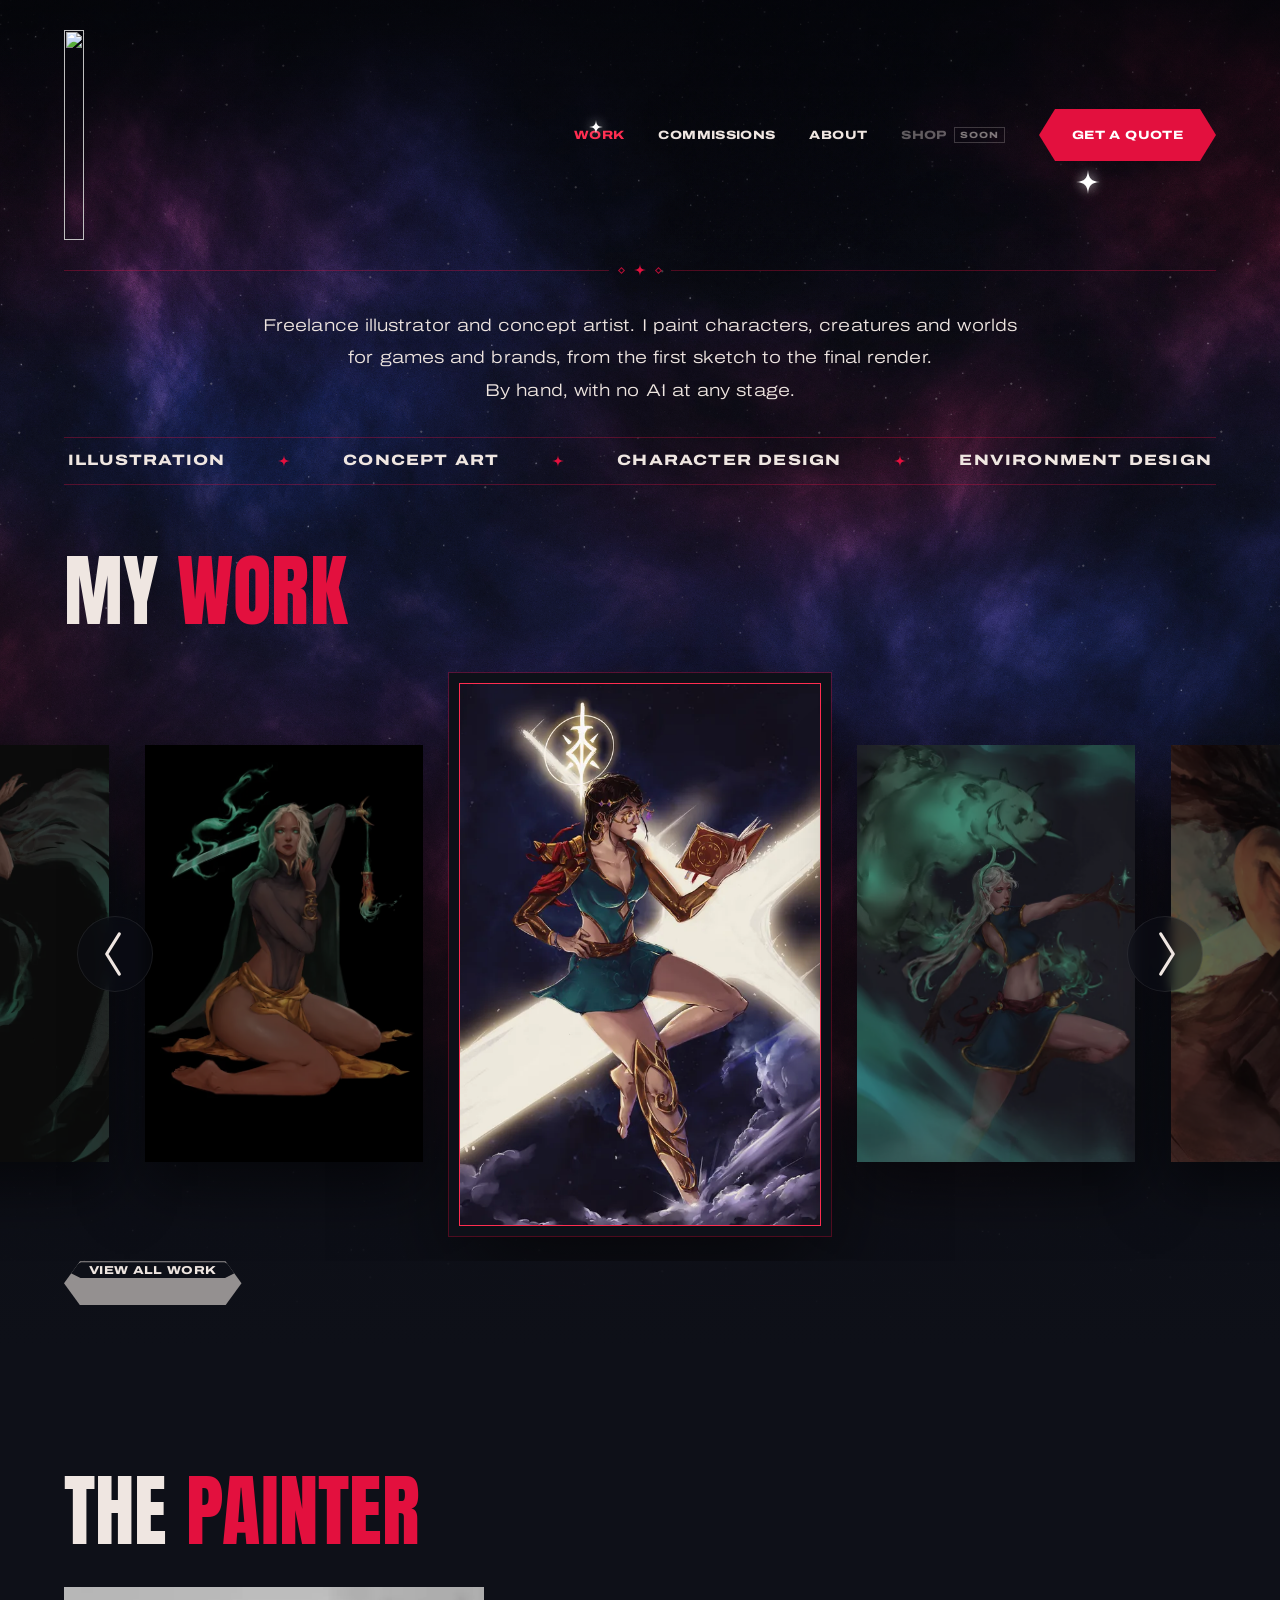
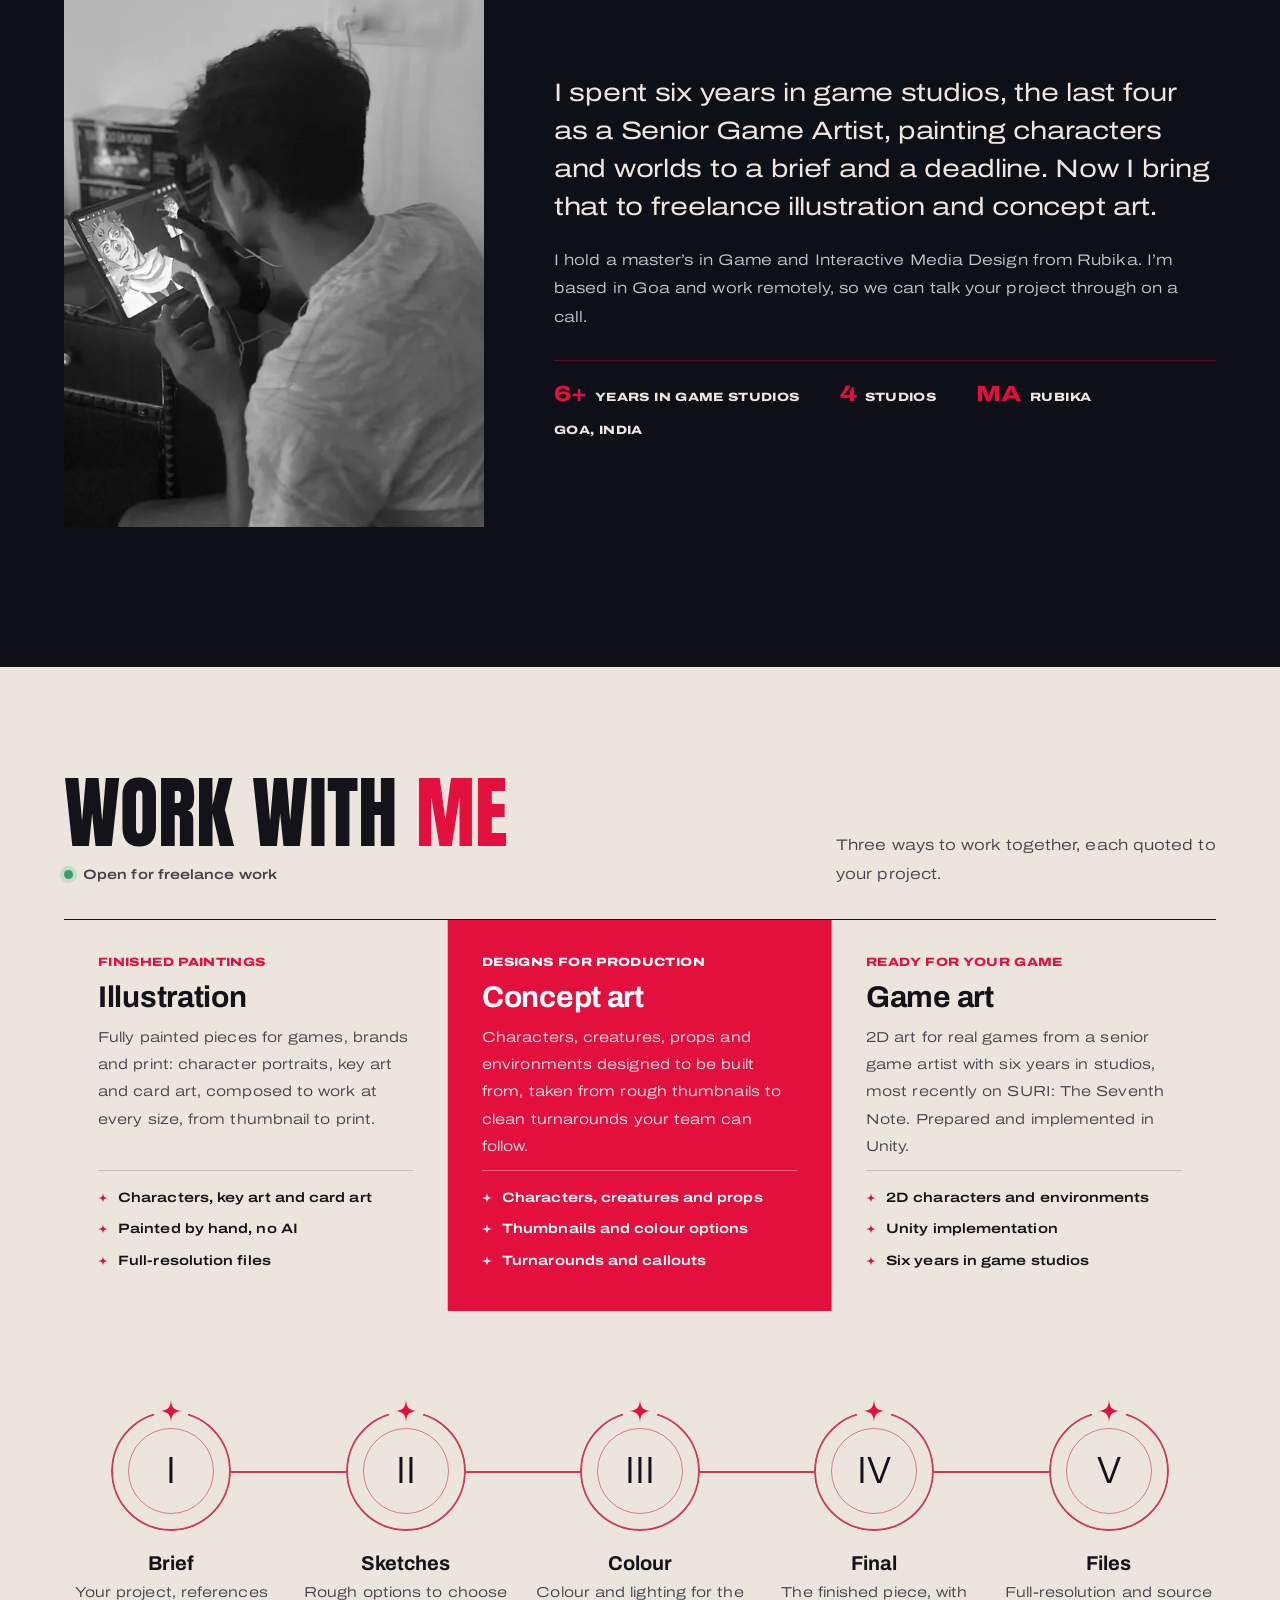
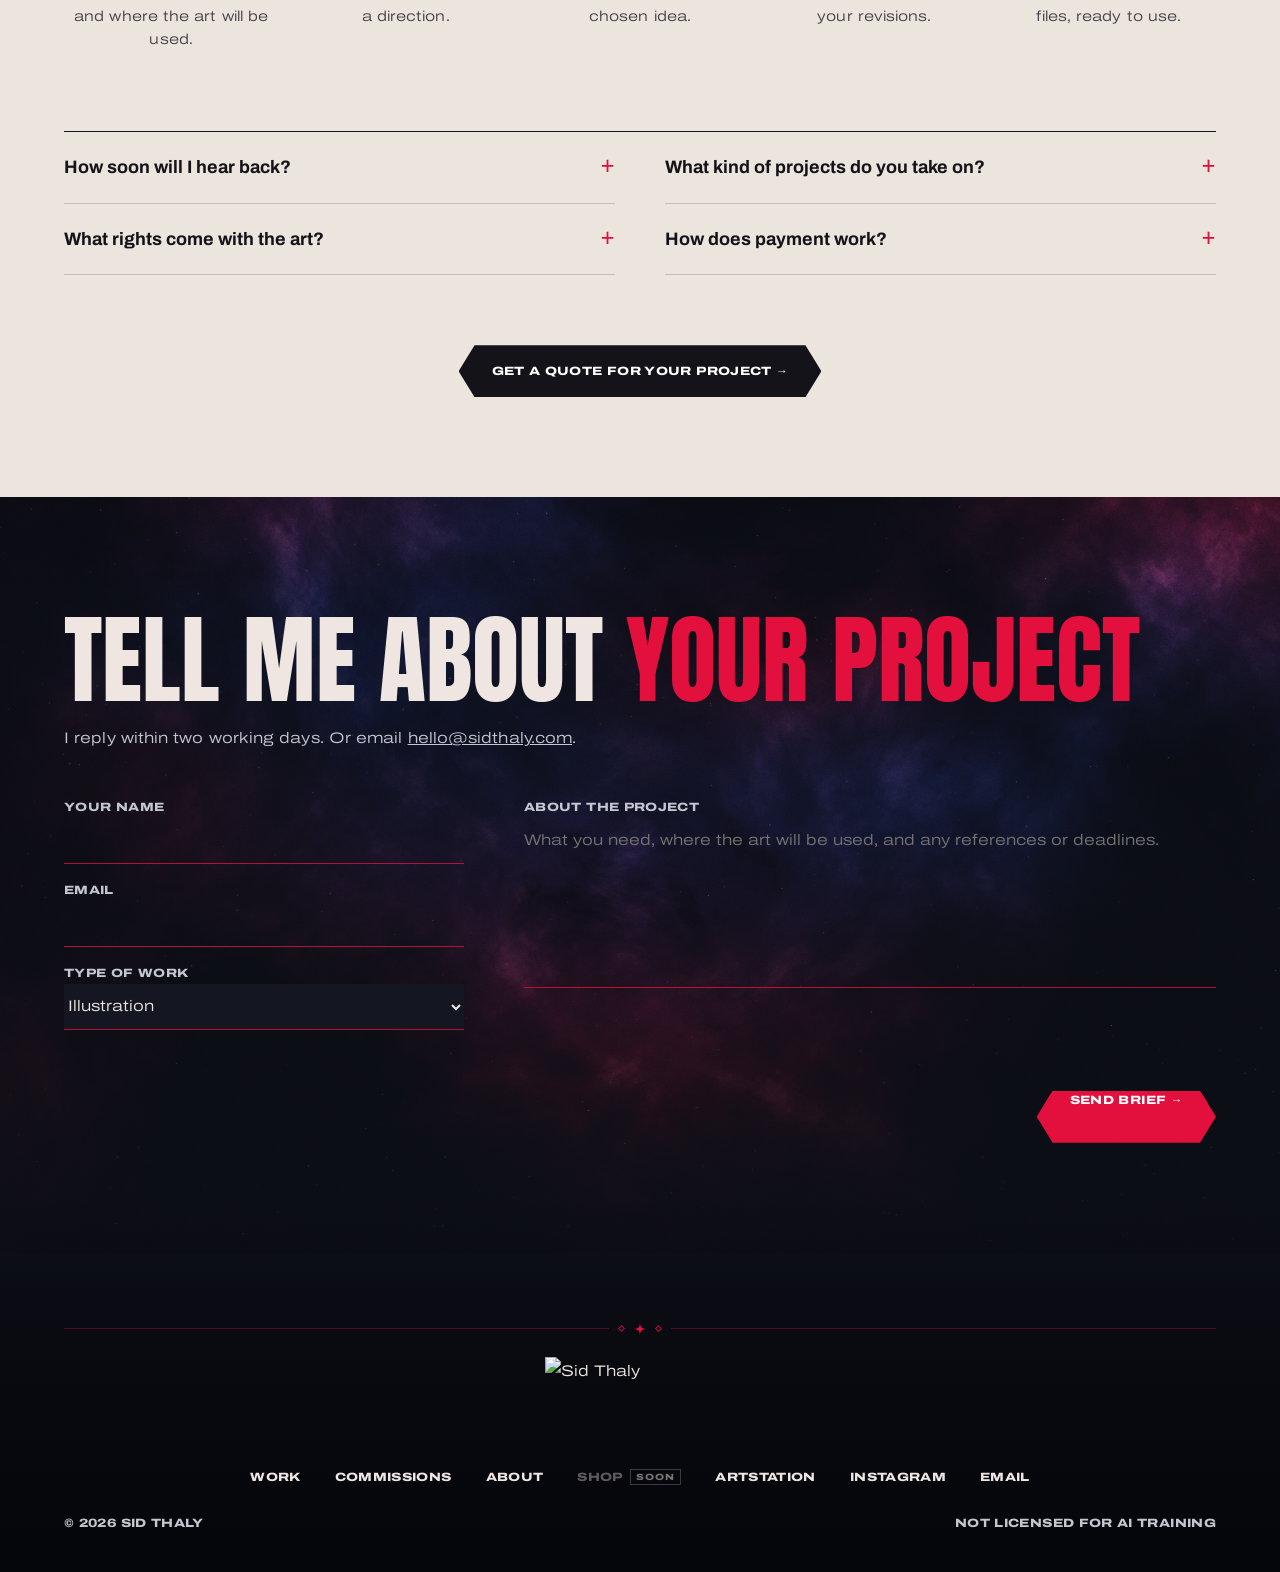
==== index.html @ 3419a5ef "New portrait photo in the About section Co-Authored-By: Claude Opus 5.5 <noreply@anthropic.com> Clau" ====
<!doctype html>
<html lang="en">
<head>
<meta charset="utf-8">
<meta name="robots" content="noai, noimageai">
<meta name="tdm-reservation" content="1">
<meta name="viewport" content="width=device-width, initial-scale=1, viewport-fit=cover">
<title>Sid Thaly · Illustrator and Concept Artist</title>
<meta name="description" content="Sid Thaly is a freelance illustrator and concept artist painting characters, creatures and worlds by hand for games and brands. No AI. Request a quote, or shop prints and merch.">
<meta name="theme-color" content="#0E1018">
<link rel="canonical" href="https://sidthaly.com/">
<meta property="og:type" content="website">
<meta property="og:url" content="https://sidthaly.com/">
<meta property="og:title" content="Sid Thaly · Illustrator and Concept Artist">
<meta property="og:description" content="Hand-painted illustration, concept art and game art by Sid Thaly. Prints and merch in the shop.">
<meta property="og:image" content="https://sidthaly.com/images/og-card.jpg">
<meta property="og:image:type" content="image/jpeg">
<meta property="og:image:width" content="1200">
<meta property="og:image:height" content="630">
<meta property="og:image:alt" content="Sid Thaly, illustrator and concept artist: three of his character paintings beside his logo">
<meta property="og:site_name" content="Sid Thaly">
<meta name="twitter:card" content="summary_large_image">
<meta name="twitter:image" content="https://sidthaly.com/images/og-card.jpg">
<link rel="icon" href="favicon.svg?v=s2gp" type="image/svg+xml">
<link rel="preload" href="fonts/archivo-latin-variable.woff2" as="font" type="font/woff2" crossorigin>
<link rel="preload" href="fonts/anton-latin-400.woff2" as="font" type="font/woff2" crossorigin>
<link rel="preload" href="images/bg/galaxy.jpg" as="image" media="(min-width: 821px)">
<link rel="preload" href="images/bg/galaxy-m.jpg" as="image" media="(max-width: 820px)">
<link rel="stylesheet" href="css/v2.css?v=20261115s1">
<link rel="stylesheet" href="css/v2-home.css?v=20261115h6">
</head>
<body style="margin:0;background:#0E1018">
<a class="skip" href="#work">Skip to my work</a>
<div class="site-root">
<section class="hero" aria-label="Introduction">
  <span class="s1 wsp"><svg class="spk" viewBox="0 0 24 24" aria-hidden="true"><path d="M12 0C12.7 8.6 15.4 11.3 24 12C15.4 12.7 12.7 15.4 12 24C11.3 15.4 8.6 12.7 0 12C8.6 11.3 11.3 8.6 12 0Z" fill="currentColor"></path></svg></span><span class="s2 wsp"><svg class="spk" viewBox="0 0 24 24" aria-hidden="true"><path d="M12 0C12.7 8.6 15.4 11.3 24 12C15.4 12.7 12.7 15.4 12 24C11.3 15.4 8.6 12.7 0 12C8.6 11.3 11.3 8.6 12 0Z" fill="currentColor"></path></svg></span>
  <div class="wrap">
  <header class="hd">
    <a href="index.html" aria-label="Sid Thaly, home"><img src="images/logo/sidthaly-s2g-glow.svg?v=1" alt="" width="446" height="210"></a>
    <nav class="nav lab" id="main-nav" aria-label="Main"><a class="cur" href="#work">Work</a><a href="#commissions">Commissions</a><a href="#about">About</a><span class="soon" aria-disabled="true" title="Shop coming soon">Shop<small>Soon</small></span><a class="btn fill " href="#brief"><span class="lab">Get a quote</span></a></nav>
    <button type="button" class="menu" id="menu-btn" aria-expanded="false" aria-controls="main-nav" aria-label="Open menu"><svg width="18" height="18" viewBox="0 0 18 18" fill="none" stroke="currentColor" stroke-width="1.4" stroke-linecap="round" aria-hidden="true"><path d="M2 6h14M2 12h14"></path></svg></button>
  </header>
  <h1 class="vh">Sid Thaly, illustrator and concept artist</h1>
  <div class="orn" aria-hidden="true"><span></span><i></i><svg class="spk" viewBox="0 0 24 24" aria-hidden="true"><path d="M12 0C12.7 8.6 15.4 11.3 24 12C15.4 12.7 12.7 15.4 12 24C11.3 15.4 8.6 12.7 0 12C8.6 11.3 11.3 8.6 12 0Z" fill="currentColor"></path></svg><i></i><span></span></div>
  <div class="intro">
    <p class="lede">Freelance illustrator and concept artist. I paint characters, creatures and worlds<br class="tb"> for games and brands, from the first sketch to the final render.<br class="tb"> By hand, with no AI at any stage.</p>
    <div class="sk-a" role="list" aria-label="What I do"><span role="listitem"><i class="lead" aria-hidden="true"><svg class="spk" viewBox="0 0 24 24" aria-hidden="true"><path d="M12 0C12.7 8.6 15.4 11.3 24 12C15.4 12.7 12.7 15.4 12 24C11.3 15.4 8.6 12.7 0 12C8.6 11.3 11.3 8.6 12 0Z" fill="currentColor"></path></svg></i>Illustration</span><i class="sep" aria-hidden="true"><svg class="spk" viewBox="0 0 24 24" aria-hidden="true"><path d="M12 0C12.7 8.6 15.4 11.3 24 12C15.4 12.7 12.7 15.4 12 24C11.3 15.4 8.6 12.7 0 12C8.6 11.3 11.3 8.6 12 0Z" fill="currentColor"></path></svg></i><span role="listitem"><i class="lead" aria-hidden="true"><svg class="spk" viewBox="0 0 24 24" aria-hidden="true"><path d="M12 0C12.7 8.6 15.4 11.3 24 12C15.4 12.7 12.7 15.4 12 24C11.3 15.4 8.6 12.7 0 12C8.6 11.3 11.3 8.6 12 0Z" fill="currentColor"></path></svg></i>Concept art</span><i class="sep" aria-hidden="true"><svg class="spk" viewBox="0 0 24 24" aria-hidden="true"><path d="M12 0C12.7 8.6 15.4 11.3 24 12C15.4 12.7 12.7 15.4 12 24C11.3 15.4 8.6 12.7 0 12C8.6 11.3 11.3 8.6 12 0Z" fill="currentColor"></path></svg></i><span role="listitem"><i class="lead" aria-hidden="true"><svg class="spk" viewBox="0 0 24 24" aria-hidden="true"><path d="M12 0C12.7 8.6 15.4 11.3 24 12C15.4 12.7 12.7 15.4 12 24C11.3 15.4 8.6 12.7 0 12C8.6 11.3 11.3 8.6 12 0Z" fill="currentColor"></path></svg></i>Character design</span><i class="sep" aria-hidden="true"><svg class="spk" viewBox="0 0 24 24" aria-hidden="true"><path d="M12 0C12.7 8.6 15.4 11.3 24 12C15.4 12.7 12.7 15.4 12 24C11.3 15.4 8.6 12.7 0 12C8.6 11.3 11.3 8.6 12 0Z" fill="currentColor"></path></svg></i><span role="listitem"><i class="lead" aria-hidden="true"><svg class="spk" viewBox="0 0 24 24" aria-hidden="true"><path d="M12 0C12.7 8.6 15.4 11.3 24 12C15.4 12.7 12.7 15.4 12 24C11.3 15.4 8.6 12.7 0 12C8.6 11.3 11.3 8.6 12 0Z" fill="currentColor"></path></svg></i>Environment design</span></div>
  </div>
  <div class="wk" id="work"><h2 class="dsp">My <span class="red">work</span></h2></div>
  </div>
  <div class="stage">
  <div class="row" id="row" aria-label="My work" tabindex="0">
    <span class="c"><img src="images/paintings/kalapy-mist-of-the-woodland.jpg" srcset="images/paintings/kalapy-mist-of-the-woodland-600.webp 600w, images/paintings/kalapy-mist-of-the-woodland-1200.webp 1200w" sizes="(max-width: 820px) 60vw, 30vw" decoding="async" alt="Kalapy, an elf in a teal gown with a gold serpent coiled around her, green mist curling from her hand"></span>
    <span class="c d1"><img src="images/paintings/asahil-spirit-flame.jpg" srcset="images/paintings/asahil-spirit-flame-600.webp 600w, images/paintings/asahil-spirit-flame-1200.webp 1200w" sizes="(max-width: 820px) 60vw, 30vw" decoding="async" alt="Asahil, a hooded woman in a green cloak resting a curved blade on her shoulder"></span>
    <span class="c on"><img src="images/paintings/ardnik-blade-walker.jpg" srcset="images/paintings/ardnik-blade-walker-600.webp 600w, images/paintings/ardnik-blade-walker-1200.webp 1200w" sizes="(max-width: 820px) 60vw, 30vw" decoding="async" alt="Ardnik, a warrior scholar reading a glowing red book, leaping through a beam of light"></span>
    <span class="c d1"><img src="images/paintings/ebba-and-fleux-spirit-dancer.jpg" srcset="images/paintings/ebba-and-fleux-spirit-dancer-600.webp 600w, images/paintings/ebba-and-fleux-spirit-dancer-1200.webp 1200w" sizes="(max-width: 820px) 60vw, 30vw" decoding="async" alt="Ebba, a white-haired sorceress dancing with Fleux, a green spirit bear"></span>
    <span class="c"><img src="images/paintings/cosmic-slayer-dhrum.jpg" srcset="images/paintings/cosmic-slayer-dhrum-600.webp 600w, images/paintings/cosmic-slayer-dhrum-1200.webp 1200w" sizes="(max-width: 820px) 60vw, 30vw" decoding="async" alt="Dhrum, a cloaked figure seen from behind, a green blade glowing against a burning sky"></span>
  </div>
  <button class="edge prev" type="button" id="edge-prev" aria-label="Previous painting"><svg viewBox="0 0 24 40" fill="none" stroke="currentColor" stroke-width="2.6" stroke-linecap="round" stroke-linejoin="round" aria-hidden="true"><path d="M17 4 7 20l10 16"></path></svg></button><button class="edge next" type="button" id="edge-next" aria-label="Next painting"><svg viewBox="0 0 24 40" fill="none" stroke="currentColor" stroke-width="2.6" stroke-linecap="round" stroke-linejoin="round" aria-hidden="true"><path d="M7 4l10 16-10 16"></path></svg></button>
  </div>
  <div class="wrap"><div class="ctl"><button class="btn va sm" type="button" id="view-all" aria-expanded="false" aria-controls="all-work"><span class="lab">View all work</span></button><p class="now" id="now-title" aria-live="polite">Ardnik, Blade Walker</p></div>
  <section class="allwork" id="all-work" aria-label="All work" hidden><button type="button" data-i="0"><img src="images/paintings/kalapy-mist-of-the-woodland.jpg" srcset="images/paintings/kalapy-mist-of-the-woodland-600.webp 600w, images/paintings/kalapy-mist-of-the-woodland-1200.webp 1200w" sizes="(max-width: 820px) 60vw, 30vw" decoding="async" alt="Kalapy, an elf in a teal gown with a gold serpent coiled around her, green mist curling from her hand" loading="lazy"><span>Kalapy, Mist of the Woodland</span></button><button type="button" data-i="1"><img src="images/paintings/asahil-spirit-flame.jpg" srcset="images/paintings/asahil-spirit-flame-600.webp 600w, images/paintings/asahil-spirit-flame-1200.webp 1200w" sizes="(max-width: 820px) 60vw, 30vw" decoding="async" alt="Asahil, a hooded woman in a green cloak resting a curved blade on her shoulder" loading="lazy"><span>Asahil, Spirit Flame</span></button><button type="button" data-i="2"><img src="images/paintings/ardnik-blade-walker.jpg" srcset="images/paintings/ardnik-blade-walker-600.webp 600w, images/paintings/ardnik-blade-walker-1200.webp 1200w" sizes="(max-width: 820px) 60vw, 30vw" decoding="async" alt="Ardnik, a warrior scholar reading a glowing red book, leaping through a beam of light" loading="lazy"><span>Ardnik, Blade Walker</span></button><button type="button" data-i="3"><img src="images/paintings/ebba-and-fleux-spirit-dancer.jpg" srcset="images/paintings/ebba-and-fleux-spirit-dancer-600.webp 600w, images/paintings/ebba-and-fleux-spirit-dancer-1200.webp 1200w" sizes="(max-width: 820px) 60vw, 30vw" decoding="async" alt="Ebba, a white-haired sorceress dancing with Fleux, a green spirit bear" loading="lazy"><span>Ebba and Fleux, Spirit Dancer</span></button><button type="button" data-i="4"><img src="images/paintings/cosmic-slayer-dhrum.jpg" srcset="images/paintings/cosmic-slayer-dhrum-600.webp 600w, images/paintings/cosmic-slayer-dhrum-1200.webp 1200w" sizes="(max-width: 820px) 60vw, 30vw" decoding="async" alt="Dhrum, a cloaked figure seen from behind, a green blade glowing against a burning sky" loading="lazy"><span>Cosmic Slayer Dhrum</span></button><button type="button" data-i="5"><img src="images/paintings/demona-lisa.jpg" srcset="images/paintings/demona-lisa-600.webp 600w, images/paintings/demona-lisa-1200.webp 1200w" sizes="(max-width: 820px) 60vw, 30vw" decoding="async" alt="Demona Lisa, a pale horned woman in black holding a white blade" loading="lazy"><span>Demona Lisa</span></button><button type="button" data-i="6"><img src="images/paintings/inahsi-sylvawyrm.jpg" srcset="images/paintings/inahsi-sylvawyrm-600.webp 600w, images/paintings/inahsi-sylvawyrm-1200.webp 1200w" sizes="(max-width: 820px) 60vw, 30vw" decoding="async" alt="Inahsi Sylvawyrm, a teal-haired woman in a red scarf sitting on a mossy branch high in the clouds" loading="lazy"><span>Inahsi Sylvawyrm</span></button><button type="button" data-i="7"><img src="images/paintings/x077a-submerged.jpg" srcset="images/paintings/x077a-submerged-600.webp 600w, images/paintings/x077a-submerged-1200.webp 1200w" sizes="(max-width: 820px) 60vw, 30vw" decoding="async" alt="X077A, a dark armoured figure lit with gold lights, drifting underwater" loading="lazy"><span>X077A Submerged</span></button><button type="button" data-i="8"><img src="images/paintings/fenrir-kross-hobbit-hunter.jpg" srcset="images/paintings/fenrir-kross-hobbit-hunter-600.webp 600w, images/paintings/fenrir-kross-hobbit-hunter-1200.webp 1200w" sizes="(max-width: 820px) 60vw, 30vw" decoding="async" alt="Fenrir Kross, a grey-bearded hunter in plate armour holding a glowing trident" loading="lazy"><span>Fenrir Kross, Hobbit Hunter</span></button><button type="button" data-i="9"><img src="images/paintings/gastine-royal-musketeer.jpg" srcset="images/paintings/gastine-royal-musketeer-600.webp 600w, images/paintings/gastine-royal-musketeer-1200.webp 1200w" sizes="(max-width: 820px) 60vw, 30vw" decoding="async" alt="Gastine, a masked musketeer in a plumed hat and blue cape, holding a rapier and a lantern" loading="lazy"><span>Gastine, Royal Musketeer</span></button><button type="button" data-i="10"><img src="images/paintings/itra-lady-of-lust.jpg" srcset="images/paintings/itra-lady-of-lust-600.webp 600w, images/paintings/itra-lady-of-lust-1200.webp 1200w" sizes="(max-width: 820px) 60vw, 30vw" decoding="async" alt="Itra, a winged figure in flowing red silk soaring through the clouds" loading="lazy"><span>Itra Lady of Lust</span></button><button type="button" data-i="11"><img src="images/paintings/kindred-spirit.jpg" srcset="images/paintings/kindred-spirit-600.webp 600w, images/paintings/kindred-spirit-1200.webp 1200w" sizes="(max-width: 820px) 60vw, 30vw" decoding="async" alt="Kindred Spirit, a dark-haired woman whose robes dissolve into a starry galaxy" loading="lazy"><span>Kindred Spirit</span></button><button type="button" data-i="12"><img src="images/paintings/lechar-the-kitsune.jpg" srcset="images/paintings/lechar-the-kitsune-600.webp 600w, images/paintings/lechar-the-kitsune-1200.webp 1200w" sizes="(max-width: 820px) 60vw, 30vw" decoding="async" alt="Le'Char, a kitsune in a red kimono with nine white tails and fox-fire in her hands" loading="lazy"><span>Le'Char the Kitsune</span></button><button type="button" data-i="13"><img src="images/paintings/cosmic-slayer-gaaliel.jpg" srcset="images/paintings/cosmic-slayer-gaaliel-600.webp 600w, images/paintings/cosmic-slayer-gaaliel-1200.webp 1200w" sizes="(max-width: 820px) 60vw, 30vw" decoding="async" alt="Gaaliel, a pale masked figure in a flowing cloak, gripping a silver blade among stars and moons" loading="lazy"><span>Cosmic Slayer Gaaliel</span></button><button type="button" data-i="14"><img src="images/paintings/cosmic-slayer-vaar.jpg" srcset="images/paintings/cosmic-slayer-vaar-600.webp 600w, images/paintings/cosmic-slayer-vaar-1200.webp 1200w" sizes="(max-width: 820px) 60vw, 30vw" decoding="async" alt="Vaar, a horned figure seen from behind, glowing crescent-moon blades around him in a purple starfield" loading="lazy"><span>Cosmic Slayer Vaar</span></button><button type="button" data-i="15"><img src="images/paintings/anira-misguided.jpg" srcset="images/paintings/anira-misguided-600.webp 600w, images/paintings/anira-misguided-1200.webp 1200w" sizes="(max-width: 820px) 60vw, 30vw" decoding="async" alt="Anira, a white-haired woman in a black gown with golden branching horns, teal mist swirling at her feet" loading="lazy"><span>Anira Misguided</span></button><button type="button" data-i="16"><img src="images/paintings/oila-saint-burn.jpg" srcset="images/paintings/oila-saint-burn-600.webp 600w, images/paintings/oila-saint-burn-1200.webp 1200w" sizes="(max-width: 820px) 60vw, 30vw" decoding="async" alt="Oila, a woman with hair of fire leaping through the air, flames trailing from her purple trousers" loading="lazy"><span>Oila Saint Burn</span></button></section></div>
</section>
<div class="wrap">
<!-- Shop: hidden until it opens. Remove "hidden" to bring it back, and swap the greyed-out "Shop" in the menu and footer back to <a href="shop.html">Shop</a> -->
<section class="sec" aria-label="Shop" hidden>
  <div class="sh"><h2 class="dsp">The <span class="red">bazaar</span></h2><p>Art prints, stickers and bookmarks from my covers and characters. Ships within India.</p></div>
  <ul class="minis"><li><a class="mini" href="shop.html"><span class="p-visual"><span class="print-frame"><img src="images/covers/epic-fantasy.jpg" srcset="images/covers/epic-fantasy-600.webp 600w, images/covers/epic-fantasy-1200.webp 1200w" sizes="(max-width: 820px) 60vw, 30vw" decoding="async" alt=""></span></span><b>Art prints</b><span class="lab">A4 · A3</span></a></li><li><a class="mini" href="shop.html"><span class="p-visual"><span class="sticker-stack"><img src="images/covers/romantasy.jpg" srcset="images/covers/romantasy-600.webp 600w, images/covers/romantasy-1200.webp 1200w" sizes="(max-width: 820px) 60vw, 30vw" decoding="async" alt=""><img src="images/covers/space-opera.jpg" srcset="images/covers/space-opera-600.webp 600w, images/covers/space-opera-1200.webp 1200w" sizes="(max-width: 820px) 60vw, 30vw" decoding="async" alt=""></span></span><b>Sticker sheets</b><span class="lab">Matte vinyl</span></a></li><li><a class="mini" href="shop.html"><span class="p-visual"><span class="bookmark-trio"><img src="images/covers/dark-fantasy.jpg" srcset="images/covers/dark-fantasy-600.webp 600w, images/covers/dark-fantasy-1200.webp 1200w" sizes="(max-width: 820px) 60vw, 30vw" decoding="async" alt=""><img src="images/covers/mythology-retelling.jpg" srcset="images/covers/mythology-retelling-600.webp 600w, images/covers/mythology-retelling-1200.webp 1200w" sizes="(max-width: 820px) 60vw, 30vw" decoding="async" alt=""><img src="images/covers/series-book-two.jpg" srcset="images/covers/series-book-two-600.webp 600w, images/covers/series-book-two-1200.webp 1200w" sizes="(max-width: 820px) 60vw, 30vw" decoding="async" alt=""></span></span><b>Bookmarks</b><span class="lab">Set of three</span></a></li><li><a class="mini" href="shop.html"><span class="p-visual"><span class="deck-tease"><img src="images/cards/oracle-card.jpg" srcset="images/cards/oracle-card-600.webp 600w, images/cards/oracle-card-1200.webp 1000w" sizes="(max-width: 820px) 60vw, 30vw" decoding="async" alt=""></span></span><b>Oracle deck</b><span class="lab"><span class="dot" aria-hidden="true"></span>Coming soon</span></a></li></ul>
  <div class="shop-ft"><a class="btn fill " href="shop.html"><span class="lab">Visit the shop →</span></a></div>
</section>
<section class="sec" id="about" aria-label="About">
  <div class="sh"><h2 class="dsp">The <span class="red">painter</span></h2></div>
  <div class="about"><span class="por"><img src="images/sid-portrait.jpg?v=2" srcset="images/sid-portrait-600.webp?v=2 600w, images/sid-portrait-1200.webp?v=2 900w" sizes="(max-width: 820px) 60vw, 30vw" decoding="async" alt="Sid Thaly painting a character on his tablet"></span><div><p class="big">I spent six years in game studios, the last four as a Senior Game Artist, painting characters and worlds to a brief and a deadline. Now I bring that to freelance illustration and concept art.</p><p class="m">I hold a master’s in Game and Interactive Media Design from Rubika. I’m based in Goa and work remotely, so we can talk your project through on a call.</p><p class="stats lab"><span><span class="n">6+</span>years in game studios</span><span><span class="n">4</span>studios</span><span><span class="n">MA</span>Rubika</span><span>Goa, India</span></p></div></div>
</section>
</div>
<section class="paper" id="commissions" aria-label="Freelance work"><div class="wrap">
  <div class="sh"><div><h2 class="dsp">Work with <span class="red">me</span></h2><p class="status"><i aria-hidden="true"></i>Open for freelance work</p></div><p>Three ways to work together, each quoted to your project.</p></div>
  <div class="comm">
  <article class="card "><span class="lab meta">Finished paintings</span><h3>Illustration</h3><p class="d">Fully painted pieces for games, brands and print: character portraits, key art and card art, composed to work at every size, from thumbnail to print.</p><ul><li><svg class="spk" viewBox="0 0 24 24" aria-hidden="true"><path d="M12 0C12.7 8.6 15.4 11.3 24 12C15.4 12.7 12.7 15.4 12 24C11.3 15.4 8.6 12.7 0 12C8.6 11.3 11.3 8.6 12 0Z" fill="currentColor"></path></svg>Characters, key art and card art</li><li><svg class="spk" viewBox="0 0 24 24" aria-hidden="true"><path d="M12 0C12.7 8.6 15.4 11.3 24 12C15.4 12.7 12.7 15.4 12 24C11.3 15.4 8.6 12.7 0 12C8.6 11.3 11.3 8.6 12 0Z" fill="currentColor"></path></svg>Painted by hand, no AI</li><li><svg class="spk" viewBox="0 0 24 24" aria-hidden="true"><path d="M12 0C12.7 8.6 15.4 11.3 24 12C15.4 12.7 12.7 15.4 12 24C11.3 15.4 8.6 12.7 0 12C8.6 11.3 11.3 8.6 12 0Z" fill="currentColor"></path></svg>Full-resolution files</li></ul></article>
  <article class="card hl"><span class="lab meta">Designs for production</span><h3>Concept art</h3><p class="d">Characters, creatures, props and environments designed to be built from, taken from rough thumbnails to clean turnarounds your team can follow.</p><ul><li><svg class="spk" viewBox="0 0 24 24" aria-hidden="true"><path d="M12 0C12.7 8.6 15.4 11.3 24 12C15.4 12.7 12.7 15.4 12 24C11.3 15.4 8.6 12.7 0 12C8.6 11.3 11.3 8.6 12 0Z" fill="currentColor"></path></svg>Characters, creatures and props</li><li><svg class="spk" viewBox="0 0 24 24" aria-hidden="true"><path d="M12 0C12.7 8.6 15.4 11.3 24 12C15.4 12.7 12.7 15.4 12 24C11.3 15.4 8.6 12.7 0 12C8.6 11.3 11.3 8.6 12 0Z" fill="currentColor"></path></svg>Thumbnails and colour options</li><li><svg class="spk" viewBox="0 0 24 24" aria-hidden="true"><path d="M12 0C12.7 8.6 15.4 11.3 24 12C15.4 12.7 12.7 15.4 12 24C11.3 15.4 8.6 12.7 0 12C8.6 11.3 11.3 8.6 12 0Z" fill="currentColor"></path></svg>Turnarounds and callouts</li></ul></article>
  <article class="card "><span class="lab meta">Ready for your game</span><h3>Game art</h3><p class="d">2D art for real games from a senior game artist with six years in studios, most recently on SURI: The Seventh Note. Prepared and implemented in Unity.</p><ul><li><svg class="spk" viewBox="0 0 24 24" aria-hidden="true"><path d="M12 0C12.7 8.6 15.4 11.3 24 12C15.4 12.7 12.7 15.4 12 24C11.3 15.4 8.6 12.7 0 12C8.6 11.3 11.3 8.6 12 0Z" fill="currentColor"></path></svg>2D characters and environments</li><li><svg class="spk" viewBox="0 0 24 24" aria-hidden="true"><path d="M12 0C12.7 8.6 15.4 11.3 24 12C15.4 12.7 12.7 15.4 12 24C11.3 15.4 8.6 12.7 0 12C8.6 11.3 11.3 8.6 12 0Z" fill="currentColor"></path></svg>Unity implementation</li><li><svg class="spk" viewBox="0 0 24 24" aria-hidden="true"><path d="M12 0C12.7 8.6 15.4 11.3 24 12C15.4 12.7 12.7 15.4 12 24C11.3 15.4 8.6 12.7 0 12C8.6 11.3 11.3 8.6 12 0Z" fill="currentColor"></path></svg>Six years in game studios</li></ul></article>
  </div>
  <ol class="rites " style="--n:5" aria-label="Steps"><li><span class="med"><span class="spk-top"><svg class="spk" viewBox="0 0 24 24" aria-hidden="true"><path d="M12 0C12.7 8.6 15.4 11.3 24 12C15.4 12.7 12.7 15.4 12 24C11.3 15.4 8.6 12.7 0 12C8.6 11.3 11.3 8.6 12 0Z" fill="currentColor"></path></svg></span><span class="num">I</span></span><b>Brief</b><span class=m>Your project, references and where the art will be used.</span></li><li><span class="med"><span class="spk-top"><svg class="spk" viewBox="0 0 24 24" aria-hidden="true"><path d="M12 0C12.7 8.6 15.4 11.3 24 12C15.4 12.7 12.7 15.4 12 24C11.3 15.4 8.6 12.7 0 12C8.6 11.3 11.3 8.6 12 0Z" fill="currentColor"></path></svg></span><span class="num">II</span></span><b>Sketches</b><span class=m>Rough options to choose a direction.</span></li><li><span class="med"><span class="spk-top"><svg class="spk" viewBox="0 0 24 24" aria-hidden="true"><path d="M12 0C12.7 8.6 15.4 11.3 24 12C15.4 12.7 12.7 15.4 12 24C11.3 15.4 8.6 12.7 0 12C8.6 11.3 11.3 8.6 12 0Z" fill="currentColor"></path></svg></span><span class="num">III</span></span><b>Colour</b><span class=m>Colour and lighting for the chosen idea.</span></li><li><span class="med"><span class="spk-top"><svg class="spk" viewBox="0 0 24 24" aria-hidden="true"><path d="M12 0C12.7 8.6 15.4 11.3 24 12C15.4 12.7 12.7 15.4 12 24C11.3 15.4 8.6 12.7 0 12C8.6 11.3 11.3 8.6 12 0Z" fill="currentColor"></path></svg></span><span class="num">IV</span></span><b>Final</b><span class=m>The finished piece, with your revisions.</span></li><li><span class="med"><span class="spk-top"><svg class="spk" viewBox="0 0 24 24" aria-hidden="true"><path d="M12 0C12.7 8.6 15.4 11.3 24 12C15.4 12.7 12.7 15.4 12 24C11.3 15.4 8.6 12.7 0 12C8.6 11.3 11.3 8.6 12 0Z" fill="currentColor"></path></svg></span><span class="num">V</span></span><b>Files</b><span class=m>Full-resolution and source files, ready to use.</span></li></ol>
  <div class="faq"><details><summary>How soon will I hear back?</summary><p>Within two working days, with a quote and a timeline you can plan around.</p></details><details><summary>What kind of projects do you take on?</summary><p>Illustration, concept art and 2D game art for studios, game teams, brands and individual clients. If you are not sure your project fits, send it anyway.</p></details><details><summary>What rights come with the art?</summary><p>Usage rights are agreed for each project and written into your quote, from personal use to full commercial rights.</p></details><details><summary>How does payment work?</summary><p>Payment details come with your quote, before any work starts.</p></details></div>
<div class="comm-ft"><a class="btn fill " href="#brief"><span class="lab">Get a quote for your project →</span></a></div>
</div></section>
<!-- Book cover commissions: hidden for now; remove "hidden" to bring back -->
<section class="paper" id="cover-commissions" aria-label="Book cover commissions" hidden><div class="wrap">
  <div class="sh"><div><h2 class="dsp">Pick your <span class="red">cover</span></h2><p class="status"><i aria-hidden="true"></i>Books open for new covers</p></div><p>Three ways to work together, each quoted to your book.</p></div>
  <div class="comm">
  <article class="card "><div class="vis"><img class="" src="images/covers/space-opera.jpg" srcset="images/covers/space-opera-600.webp 600w, images/covers/space-opera-1200.webp 1200w" sizes="(max-width: 820px) 60vw, 30vw" decoding="async" alt=""></div><span class="lab meta">About two weeks</span><h3>Ebook cover</h3><p class="d">A painted front cover built for online stores. One character or key object in an atmospheric scene, composed to read clearly as a small thumbnail.</p><ul><li><svg class="spk" viewBox="0 0 24 24" aria-hidden="true"><path d="M12 0C12.7 8.6 15.4 11.3 24 12C15.4 12.7 12.7 15.4 12 24C11.3 15.4 8.6 12.7 0 12C8.6 11.3 11.3 8.6 12 0Z" fill="currentColor"></path></svg>Front cover at ebook size</li><li><svg class="spk" viewBox="0 0 24 24" aria-hidden="true"><path d="M12 0C12.7 8.6 15.4 11.3 24 12C15.4 12.7 12.7 15.4 12 24C11.3 15.4 8.6 12.7 0 12C8.6 11.3 11.3 8.6 12 0Z" fill="currentColor"></path></svg>Two rounds of revisions</li><li><svg class="spk" viewBox="0 0 24 24" aria-hidden="true"><path d="M12 0C12.7 8.6 15.4 11.3 24 12C15.4 12.7 12.7 15.4 12 24C11.3 15.4 8.6 12.7 0 12C8.6 11.3 11.3 8.6 12 0Z" fill="currentColor"></path></svg>Full-resolution files</li></ul></article>
  <article class="card hl"><div class="vis"><img class="" src="images/covers/dark-fantasy.jpg" srcset="images/covers/dark-fantasy-600.webp 600w, images/covers/dark-fantasy-1200.webp 1200w" sizes="(max-width: 820px) 60vw, 30vw" decoding="async" alt=""></div><span class="lab meta">About three weeks</span><h3>Illustrated cover</h3><p class="d">A full painted scene with up to two characters, finished with your title and author name lettered to match the art. Ready to publish.</p><ul><li><svg class="spk" viewBox="0 0 24 24" aria-hidden="true"><path d="M12 0C12.7 8.6 15.4 11.3 24 12C15.4 12.7 12.7 15.4 12 24C11.3 15.4 8.6 12.7 0 12C8.6 11.3 11.3 8.6 12 0Z" fill="currentColor"></path></svg>Full scene, up to two characters</li><li><svg class="spk" viewBox="0 0 24 24" aria-hidden="true"><path d="M12 0C12.7 8.6 15.4 11.3 24 12C15.4 12.7 12.7 15.4 12 24C11.3 15.4 8.6 12.7 0 12C8.6 11.3 11.3 8.6 12 0Z" fill="currentColor"></path></svg>Title and author typography</li><li><svg class="spk" viewBox="0 0 24 24" aria-hidden="true"><path d="M12 0C12.7 8.6 15.4 11.3 24 12C15.4 12.7 12.7 15.4 12 24C11.3 15.4 8.6 12.7 0 12C8.6 11.3 11.3 8.6 12 0Z" fill="currentColor"></path></svg>Three rounds of revisions</li></ul></article>
  <article class="card "><div class="vis"><img class="w" src="images/covers/epic-fantasy.jpg" srcset="images/covers/epic-fantasy-600.webp 600w, images/covers/epic-fantasy-1200.webp 1200w" sizes="(max-width: 820px) 60vw, 30vw" decoding="async" alt=""></div><span class="lab meta">About four weeks</span><h3>Full print wrap</h3><p class="d">The whole book jacket: front, spine and back as one painting for your paperback, plus ebook and audiobook versions cut from the same art.</p><ul><li><svg class="spk" viewBox="0 0 24 24" aria-hidden="true"><path d="M12 0C12.7 8.6 15.4 11.3 24 12C15.4 12.7 12.7 15.4 12 24C11.3 15.4 8.6 12.7 0 12C8.6 11.3 11.3 8.6 12 0Z" fill="currentColor"></path></svg>Front, spine and back</li><li><svg class="spk" viewBox="0 0 24 24" aria-hidden="true"><path d="M12 0C12.7 8.6 15.4 11.3 24 12C15.4 12.7 12.7 15.4 12 24C11.3 15.4 8.6 12.7 0 12C8.6 11.3 11.3 8.6 12 0Z" fill="currentColor"></path></svg>Ebook and audiobook versions</li><li><svg class="spk" viewBox="0 0 24 24" aria-hidden="true"><path d="M12 0C12.7 8.6 15.4 11.3 24 12C15.4 12.7 12.7 15.4 12 24C11.3 15.4 8.6 12.7 0 12C8.6 11.3 11.3 8.6 12 0Z" fill="currentColor"></path></svg>Three rounds of revisions</li></ul></article>
  </div>
  <ol class="rites " style="--n:5" aria-label="Steps"><li><span class="med"><span class="spk-top"><svg class="spk" viewBox="0 0 24 24" aria-hidden="true"><path d="M12 0C12.7 8.6 15.4 11.3 24 12C15.4 12.7 12.7 15.4 12 24C11.3 15.4 8.6 12.7 0 12C8.6 11.3 11.3 8.6 12 0Z" fill="currentColor"></path></svg></span><span class="num">I</span></span><b>Brief</b><span class=m>Your story, characters and mood.</span></li><li><span class="med"><span class="spk-top"><svg class="spk" viewBox="0 0 24 24" aria-hidden="true"><path d="M12 0C12.7 8.6 15.4 11.3 24 12C15.4 12.7 12.7 15.4 12 24C11.3 15.4 8.6 12.7 0 12C8.6 11.3 11.3 8.6 12 0Z" fill="currentColor"></path></svg></span><span class="num">II</span></span><b>Thumbnails</b><span class=m>Small compositions to choose from.</span></li><li><span class="med"><span class="spk-top"><svg class="spk" viewBox="0 0 24 24" aria-hidden="true"><path d="M12 0C12.7 8.6 15.4 11.3 24 12C15.4 12.7 12.7 15.4 12 24C11.3 15.4 8.6 12.7 0 12C8.6 11.3 11.3 8.6 12 0Z" fill="currentColor"></path></svg></span><span class="num">III</span></span><b>Colour</b><span class=m>A colour study of the chosen idea.</span></li><li><span class="med"><span class="spk-top"><svg class="spk" viewBox="0 0 24 24" aria-hidden="true"><path d="M12 0C12.7 8.6 15.4 11.3 24 12C15.4 12.7 12.7 15.4 12 24C11.3 15.4 8.6 12.7 0 12C8.6 11.3 11.3 8.6 12 0Z" fill="currentColor"></path></svg></span><span class="num">IV</span></span><b>Final render</b><span class=m>The full painting, with your revisions.</span></li><li><span class="med"><span class="spk-top"><svg class="spk" viewBox="0 0 24 24" aria-hidden="true"><path d="M12 0C12.7 8.6 15.4 11.3 24 12C15.4 12.7 12.7 15.4 12 24C11.3 15.4 8.6 12.7 0 12C8.6 11.3 11.3 8.6 12 0Z" fill="currentColor"></path></svg></span><span class="num">V</span></span><b>Files</b><span class=m>Print and ebook files, ready to publish.</span></li></ol>
  <div class="faq"><details><summary>How soon will I hear back?</summary><p>Within two working days, with a quote and a timeline you can plan your launch around.</p></details><details><summary>How many revisions do I get?</summary><p>Two rounds for an ebook cover, and three for an illustrated cover or a full print wrap.</p></details><details><summary>What rights come with the art?</summary><p>Full-resolution files and the rights to use the art for your book and its marketing.</p></details><details><summary>How does payment work?</summary><p>Payment details come with your quote, before any work starts.</p></details></div>
<div class="comm-ft"><a class="btn fill " href="#brief"><span class="lab">Get a quote for your book →</span></a></div>
</div></section>
<section class="quote" id="brief" aria-labelledby="q-t"><div class="wrap">
  <h2 class="dsp" id="q-t">Tell me about <span class="red">your project</span></h2>
  <p class="sub">I reply within two working days. Or email <a href="mailto:hello@sidthaly.com">hello@sidthaly.com</a>.</p>
  <form class="form" id="brief-form" action="https://formspree.io/f/YOUR_FORM_ID" method="POST">
    <div class="col"><div class="fld"><label class="lab" for="q-n">Your name</label><input id="q-n" name="name" type="text" autocomplete="name" required></div><div class="fld"><label class="lab" for="q-e">Email</label><input id="q-e" name="email" type="email" autocomplete="email" required></div><div class="fld"><label class="lab" for="q-g">Type of work</label><select id="q-g" name="type_of_work"><option>Illustration</option><option>Concept art</option><option>Game art</option><option>Character design</option><option>Environment design</option></select></div></div>
    <div class="fld"><label class="lab" for="q-m">About the project</label><textarea id="q-m" name="message" required placeholder="What you need, where the art will be used, and any references or deadlines."></textarea></div>
    <p class="form-status" id="form-status" role="status" aria-live="polite"></p><button class="btn fill send" type="submit"><span class="lab">Send brief →</span></button>
  </form>
</div></section>
<footer class="wrap"><div class="ft">
  <div class="orn" aria-hidden="true"><span></span><i></i><svg class="spk" viewBox="0 0 24 24" aria-hidden="true"><path d="M12 0C12.7 8.6 15.4 11.3 24 12C15.4 12.7 12.7 15.4 12 24C11.3 15.4 8.6 12.7 0 12C8.6 11.3 11.3 8.6 12 0Z" fill="currentColor"></path></svg><i></i><span></span></div>
  <img src="images/logo/sidthaly-s2g-glow.svg?v=1" alt="Sid Thaly" width="191" height="90">
  <nav class="lab" aria-label="Footer"><a href="#work">Work</a><a href="#commissions">Commissions</a><a href="#about">About</a><span class="soon" aria-disabled="true" title="Shop coming soon">Shop<small>Soon</small></span><a href="https://www.artstation.com/siddeshthaly">ArtStation</a><a href="https://www.instagram.com/siddeshthaly">Instagram</a><a href="mailto:hello@sidthaly.com">Email</a></nav>
  <p class="fine lab"><span>© 2026 Sid Thaly</span><span>Not licensed for AI training</span></p>
</div></footer>
<dialog class="lb" id="lb" aria-label="Artwork, full size"><div class="lb-in"><button class="edge x" type="button" id="lb-x" aria-label="Close"><svg viewBox="0 0 24 24" fill="none" stroke="currentColor" stroke-width="2.2" stroke-linecap="round" aria-hidden="true"><path d="M5 5l14 14M19 5 5 19"></path></svg></button><img id="lb-img" src="images/paintings/ardnik-blade-walker.jpg" decoding="async" alt=""><p id="lb-t">Epic fantasy hero</p><p class="zh" aria-hidden="true">Tap to zoom</p><button class="edge prev" type="button" id="lb-p" aria-label="Previous painting"><svg viewBox="0 0 24 40" fill="none" stroke="currentColor" stroke-width="2.6" stroke-linecap="round" stroke-linejoin="round" aria-hidden="true"><path d="M17 4 7 20l10 16"></path></svg></button><button class="edge next" type="button" id="lb-n" aria-label="Next painting"><svg viewBox="0 0 24 40" fill="none" stroke="currentColor" stroke-width="2.6" stroke-linecap="round" stroke-linejoin="round" aria-hidden="true"><path d="M7 4l10 16-10 16"></path></svg></button></div></dialog>
</div>
<script src="js/v2.js?v=20261115p2" defer></script>
</body>
</html>
---- css/v2.css ----
/* Version 2 · shared: tokens, type, buttons, header, steps, footer */
@font-face{font-family:"Anton";font-style:normal;font-weight:400;font-display:swap;src:url("../fonts/anton-latin-400.woff2") format("woff2")}
@font-face{font-family:"Archivo";font-style:normal;font-weight:100 900;font-stretch:62% 125%;font-display:swap;src:url("../fonts/archivo-latin-variable.woff2") format("woff2-variations"),url("../fonts/archivo-latin-variable.woff2") format("woff2")}
@font-face{font-family:"Anton";font-style:normal;font-weight:400;font-display:swap;src:url("../fonts/anton-rupee.woff2") format("woff2");unicode-range:U+20B9}
@font-face{font-family:"Archivo";font-style:normal;font-weight:100 900;font-stretch:62% 125%;font-display:swap;src:url("../fonts/archivo-rupee.woff2") format("woff2");unicode-range:U+20B9}


*,*::before,*::after{box-sizing:border-box}
body{margin:0}h1,h2,h3,p,ul,ol,figure{margin:0}
:root{--ink:#0E1018;--ink2:#141722;--red:#E3103E;--hot:#FF2D50;--bone:#EFE6E1;--paper:#ECE5DD;--muted:#AEB3C2;--soft:#D3D3DB;--line:rgba(227,16,62,.78);--line2:rgba(227,16,62,.32);--rule:rgba(239,230,225,.14);--dsp:'Anton',Impact,'Arial Narrow',sans-serif}
.site-root{background:var(--ink);color:var(--bone);font-family:'Archivo','Helvetica Neue',Arial,sans-serif;font-size:17px;line-height:1.6;overflow-x:clip;-webkit-font-smoothing:antialiased}
a{color:inherit}
.dsp{font-family:var(--dsp);font-weight:400;line-height:.9;text-transform:uppercase}
.lab{font-family:'Archivo',sans-serif;font-stretch:125%;font-weight:800;font-size:12px;letter-spacing:.03em;text-transform:uppercase;line-height:1.4}
.red{color:var(--red)}
.muted{color:var(--muted)}
.spk{display:block;width:12px;height:12px;color:var(--red);flex:none}
.wsp{position:absolute}.wsp .spk{color:#fff;filter:drop-shadow(0 0 6px rgba(255,255,255,.8))}
.dot{width:8px;height:8px;border-radius:50%;background:var(--red);flex:none;display:inline-block}
.orn{display:flex;align-items:center;gap:10px;color:var(--red)}
.orn span{flex:1;height:1px;background:var(--line2)}
.orn i{width:5px;height:5px;transform:rotate(45deg);border:1px solid var(--line);flex:none}
.wrap{padding:0 64px;max-width:1568px;margin-inline:auto}
.btn{cursor:pointer;display:inline-flex;height:52px;padding:1px;text-decoration:none;color:var(--bone);background:rgba(239,230,225,.6);border:0;font:inherit;clip-path:polygon(16px 0,calc(100% - 16px) 0,100% 50%,calc(100% - 16px) 100%,16px 100%,0 50%)}
.btn > span{display:flex;align-items:center;justify-content:center;width:100%;padding:0 32px;background:var(--ink);white-space:nowrap;font-weight:800;letter-spacing:.03em;clip-path:polygon(16px 0,calc(100% - 16px) 0,100% 50%,calc(100% - 16px) 100%,16px 100%,0 50%)}
.btn.fill{background:var(--red)}.btn.fill > span{background:var(--red);color:#fff}
.btn.sm{height:44px}.btn.sm > span{padding:0 24px;font-size:11.5px}
.rb,.rb > span{clip-path:polygon(50% 0,100% 50%,50% 100%,0 50%)}
.rb{width:56px;height:56px}.rb > span{padding:0}
/* header + galaxy hero */
.hero{position:relative;background:#0A0C14 url("../images/bg/galaxy.jpg") center 30% / cover no-repeat}
.hero::before{content:"";position:absolute;inset:0;background:url("../images/bg/stars.png") repeat;background-size:800px 500px;opacity:.35;pointer-events:none}
.hero::after{content:"";position:absolute;inset:0;background:linear-gradient(180deg,rgba(14,16,24,.15) 0%,rgba(14,16,24,.35) 45%,var(--ink) 100%);pointer-events:none}
.hero > *{position:relative;z-index:2}
.hero > .wsp{position:absolute;z-index:3}
.hd{height:100px;display:flex;justify-content:space-between;align-items:center}
.nav{display:flex;align-items:center;gap:34px}.nav > a:not(.btn){text-decoration:none}.nav .cur{color:var(--hot)}
.menu{display:none}
.chips{display:flex;gap:26px;flex-wrap:wrap}
.chips button,.chips a{background:none;border:0;color:var(--muted);padding:0 0 6px;text-decoration:none}
.chips [aria-pressed="true"],.chips .on{color:var(--bone);border-bottom:1.5px solid var(--red)}
/* section heads: one gothic title, optional short line */
.sh{display:flex;justify-content:space-between;align-items:flex-end;gap:40px;margin-bottom:26px}
.sh h2{font-size:min(88px,6.2vw)}
.sh p{max-width:380px;color:var(--muted)}
.sec{padding:130px 0 0}
/* product visuals (from the live shop) */
.p-visual{aspect-ratio:4/5;display:grid;place-items:center;position:relative;overflow:hidden;border:1px solid var(--rule);background:#121016 radial-gradient(circle at 50% 62%,rgba(227,16,62,.16),rgba(227,16,62,0) 62%)}
.print-frame{display:block;width:52%;padding:5%;background:#F4F1EC;box-shadow:0 24px 50px rgba(0,0,0,.6);line-height:0}
.print-frame img{width:100%;aspect-ratio:2/3;object-fit:cover;display:block}
.sticker-stack,.bookmark-trio,.postcard-fan,.deck-tease{position:relative;width:78%;aspect-ratio:1;display:block}
.sticker-stack img{position:absolute;width:50%;aspect-ratio:1;object-fit:cover;border-radius:50%;border:5px solid #F4F1EC;box-shadow:0 14px 30px rgba(0,0,0,.55)}
.sticker-stack img:nth-child(1){left:2%;top:8%}
.sticker-stack img:nth-child(2){left:44%;top:2%;width:44%}
.sticker-stack img:nth-child(3){left:26%;top:46%;width:46%}
.sticker-stack img:nth-child(2):last-child{left:40%;top:36%}
.bookmark-trio{display:flex;justify-content:center;align-items:center;gap:7%}
.bookmark-trio img{width:21%;aspect-ratio:1/3;object-fit:cover;border:3px solid #F4F1EC;border-radius:4px;box-shadow:0 16px 34px rgba(0,0,0,.55)}
.bookmark-trio img:nth-child(2){transform:translateY(-8%)}
.postcard-fan img{position:absolute;width:70%;aspect-ratio:3/2;object-fit:cover;border:4px solid #F4F1EC;box-shadow:0 16px 34px rgba(0,0,0,.55)}
.postcard-fan img:nth-child(1){left:2%;top:12%;transform:rotate(-6deg)}
.postcard-fan img:nth-child(2){left:16%;top:32%;transform:rotate(3deg)}
.postcard-fan img:nth-child(3){left:28%;top:52%;transform:rotate(-2deg)}
.deck-tease{display:grid;place-items:center}
.deck-tease img{width:52%;aspect-ratio:5/7;object-fit:cover;border-radius:8px;border:3px solid #F4F1EC;box-shadow:10px 10px 0 -2px #2A1016,20px 20px 0 -4px #1C0B10,0 30px 60px rgba(0,0,0,.6)}
/* medallion steps (desktop) / compact strip (phone) */
.rites{position:relative;display:grid;grid-template-columns:repeat(var(--n,5),minmax(0,1fr));gap:20px;padding:0;margin:0}
.rites::before{content:"";position:absolute;left:calc(50% / var(--n,5));right:calc(50% / var(--n,5));top:60px;height:1px;background:var(--rl,var(--line))}
.rites li{list-style:none;position:relative;display:flex;flex-direction:column;align-items:center;text-align:center;gap:6px}
.med{position:relative;width:120px;height:120px;border-radius:50%;display:flex;align-items:center;justify-content:center;background:var(--mb,var(--ink));border:1px solid var(--line);box-shadow:inset 0 0 0 8px var(--mb,var(--ink)),inset 0 0 0 9px var(--line2),0 0 50px rgba(227,16,62,.12);margin-bottom:14px}
.med .num{font-weight:300;font-size:38px;line-height:1;letter-spacing:.08em;color:var(--mn,var(--bone))}
.med .spk-top{position:absolute;left:50%;top:-7px;transform:translateX(-50%);background:var(--mb,var(--ink));padding:0 5px}
.med .spk-top .spk{width:13px;height:13px}
.rites b{font-size:20px;font-weight:700;line-height:1.2}
.rites .m{color:var(--muted);font-size:15px;line-height:1.45;max-width:220px}
/* footer */
.ft{padding:70px 0 40px;display:flex;flex-direction:column;align-items:center;gap:22px}
.ft .orn{width:100%}
.ft nav{display:flex;gap:34px}.ft nav a{text-decoration:none}
.fine{display:flex;justify-content:space-between;width:100%;color:var(--muted);margin-top:8px}

/* red heading words: Version 2 gothic, height-matched to the Anton capitals */
.dsp .red{font-family:'Manufacturing Consent',serif;text-transform:none;font-size:1.22em;line-height:.7;letter-spacing:.005em;font-weight:400;white-space:nowrap;display:inline-block;transform:scaleY(1.1);transform-origin:50% 72%;vertical-align:baseline}
/* readability */
:root{--muted:#C3C7D1}
.paper{--muted:#45424B !important}
.rites .m{font-size:16px}
.card p.d{font-size:17px}
.intro .lede{max-width:560px}
.about .m{max-width:600px}
.proof{font-weight:600;font-size:15px}
.proof span{white-space:nowrap}
.mini .lab,.pi .lab{text-transform:none;font-stretch:100%;font-weight:500;font-size:13.5px;letter-spacing:0}
/* view all + lightbox */
.va{justify-self:start}
.allwork{display:grid;grid-template-columns:repeat(6,minmax(0,1fr));gap:14px;padding:6px 0 46px}
.allwork[hidden]{display:none}
.allwork button{display:flex;flex-direction:column;gap:8px;padding:0;border:0;background:none;color:var(--bone);text-align:left;font:inherit;cursor:zoom-in}
.allwork img{width:100%;aspect-ratio:2/3;object-fit:cover;display:block;border:1px solid var(--rule);transition:border-color .2s}
.allwork button:hover img{border-color:var(--hot)}
.allwork span{font-size:14px;font-weight:600;line-height:1.3}
.lb{border:0;padding:0;background:transparent;width:100vw;height:100vh;height:100dvh;max-width:none;max-height:none;color:var(--bone)}
.lb::backdrop{background:rgba(8,9,14,.94)}
.lb-in{position:relative;height:100%;display:flex;flex-direction:column;align-items:center;justify-content:center;gap:14px;padding:40px}
.lb img{max-width:min(92vw,1200px);max-height:80vh;object-fit:contain;box-shadow:0 30px 80px rgba(0,0,0,.6)}
.lb p{font-size:18px;font-weight:600}
.lb .x{position:absolute;right:24px;top:20px}
.lb .lp{position:absolute;left:24px;top:50%}.lb .ln{position:absolute;right:24px;top:50%}
/* commission status, kind words, FAQ */
.status{display:inline-flex;align-items:center;gap:10px;margin-top:14px;font-weight:600;font-size:15px}
.status i{width:9px;height:9px;border-radius:50%;background:#2FA36B;box-shadow:0 0 0 4px rgba(47,163,107,.18)}
.kind{display:grid;grid-template-columns:repeat(3,minmax(0,1fr));gap:18px;margin-top:22px}
.kind .k{border-top:1px solid #15131A;padding-top:20px;display:flex;flex-direction:column;gap:10px}
.kind .q{font-family:'Manufacturing Consent',serif;font-size:64px;line-height:.5;color:var(--red);height:30px}
.kind .bar{height:10px;border-radius:5px;background:rgba(21,19,26,.12)}
.kind .bar.s{width:62%}
.kind .who{font-size:14px;color:var(--muted)}
.kind-h{margin-top:90px;font-weight:700;font-size:15px}
.faq{display:grid;grid-template-columns:repeat(2,minmax(0,1fr));gap:0 50px;margin-top:80px;border-top:1px solid #15131A}
.faq details{border-bottom:1px solid var(--line2);padding:20px 0}
.faq summary{cursor:pointer;font-weight:700;font-size:18px;list-style:none;display:flex;justify-content:space-between;gap:20px}
.faq summary::-webkit-details-marker{display:none}
.faq summary::after{content:"+";color:var(--red);font-weight:400;font-size:24px;line-height:1}
.faq details[open] summary::after{content:"–"}
.faq p{color:var(--muted);margin-top:10px;font-size:16px;max-width:520px}
/* newsletter */
.news{display:flex;align-items:center;justify-content:space-between;gap:30px;width:100%;padding:30px 0;border-bottom:1px solid var(--line2)}
.news p{font-size:17px}.news p b{display:block;font-size:20px}
.news form{display:flex;gap:10px;align-items:center;flex-wrap:wrap}
.news input{width:300px;height:50px;border:0;border-bottom:1px solid var(--line);background:transparent;color:var(--bone);font:inherit;padding:0}
.news .ns{width:100%;font-size:14px;color:var(--muted);min-height:1em}

/* Version 5 titles: Version 3 font (Anton caps), white + red */
.dsp .red{font-family:inherit;text-transform:inherit;font-size:1em;line-height:inherit;letter-spacing:inherit;display:inline;transform:none;white-space:normal}
h1.dsp,h2.dsp,h3.dsp{transform:none;margin-top:0}
/* header: large logo instead of the giant name */
.vh{position:absolute;width:1px;height:1px;overflow:hidden;clip:rect(0 0 0 0);white-space:nowrap}
.hd{height:auto;padding:30px 0 18px}
.hd > a svg,.hd > a img{height:210px;width:auto;aspect-ratio:505/238;display:block;overflow:visible}
.shop-h{margin-top:40px !important}
/* hero intro: no duplicate buttons; wider, larger description with role pointers */
.site-root .intro{grid-template-columns:minmax(0,1.7fr) minmax(0,1fr);gap:70px;align-items:start;padding-top:34px}
.site-root .intro .lede{font-size:20px;line-height:1.45;max-width:820px;color:var(--bone)}
.roles{list-style:none;margin:4px 0 0;padding:0;display:flex;flex-direction:column}
.roles li{display:flex;align-items:center;gap:14px;padding:13px 0;border-bottom:1px solid var(--line2);font-weight:600;font-size:19px}
.roles li:first-child{border-top:1px solid var(--line2)}
.roles .spk{width:13px;height:13px}
/* process steps: no red glow, stronger lines, larger star */
.med{border-width:2px;box-shadow:inset 0 0 0 8px var(--mb,var(--ink)),inset 0 0 0 10px var(--rl,var(--line2))}
.rites::before{height:2px;margin-top:-.5px;background:var(--line)}
.med .spk-top{top:-12px;padding:0 6px}
.med .spk-top .spk{width:22px;height:22px;display:block}

@media (max-width: 820px){
 .site-root{font-size:16px}
 .wrap{padding:0 20px}
 .hd{height:76px}
 .nav{display:none}
 .menu{display:inline-flex;width:46px;height:46px;border:1px solid var(--line);background:transparent;color:var(--bone);align-items:center;justify-content:center;padding:0}
 .btn{height:48px}.btn > span{padding:0 10px;letter-spacing:.02em}
 .chips{gap:8px 18px}
 .sec{padding-top:72px}
 .sh{flex-direction:column;align-items:flex-start;gap:10px;margin-bottom:18px}
 .sh h2{font-size:clamp(40px,11vw,68px)}
 .rites{gap:0}
 .rites::before{top:22px}
 .rites li{gap:6px}
 .med{width:44px;height:44px;margin:0 0 4px;box-shadow:inset 0 0 0 3px var(--mb,var(--ink)),inset 0 0 0 4px var(--line2)}
 .med .num{font-size:14px;font-weight:500;letter-spacing:.04em}
 .med .spk-top{display:none}
 .rites b{font-size:11px;font-weight:600;letter-spacing:0;line-height:1.25;max-width:68px}
 .rites .m{display:none}
 .ft nav{flex-wrap:wrap;justify-content:center;gap:10px 22px}
 .fine{flex-direction:column;align-items:center;gap:4px}

 .allwork{grid-template-columns:repeat(3,minmax(0,1fr));gap:10px}
 .allwork span{font-size:12.5px}
 .ctl .va{grid-column:1 / -1;order:3;margin-top:16px;width:100%}
 .kind{grid-template-columns:minmax(0,1fr);gap:22px}
 .kind-h{margin-top:56px}
 .faq{grid-template-columns:minmax(0,1fr);margin-top:44px}
 .faq summary{font-size:16px}
 .news{flex-direction:column;align-items:stretch;gap:16px}
 .news form{flex-direction:column;align-items:stretch}
 .news input{width:100%}
 .lb-in{padding:calc(72px + env(safe-area-inset-top,0px)) 0 calc(92px + env(safe-area-inset-bottom,0px));gap:12px}
 .lb img{width:100vw;max-width:100vw;max-height:calc(100vh - 210px);max-height:calc(100svh - 210px)}
 .lb .x{right:14px;top:calc(14px + env(safe-area-inset-top,0px))}
 .lb .lp,.lb .ln{top:auto;bottom:calc(24px + env(safe-area-inset-bottom,0px))}
 .proof{font-size:14px}

 .hd{height:auto;padding:22px 0 12px}
 .hd > a svg,.hd > a img{height:94px;width:200px}
 .hero .orn{margin-top:14px !important}
 .shop-h{margin-top:24px !important}
 .site-root .intro{grid-template-columns:minmax(0,1fr);gap:22px;padding-top:22px}
  .site-root .intro .lede{font-size:15px;line-height:1.5}
 .roles{display:grid;grid-template-columns:1fr 1fr;gap:0 14px}
 .roles li{font-size:15px;padding:11px 0;gap:10px}
 .roles li:nth-child(2){border-top:1px solid var(--line2)}
 .med{border-width:1.5px;box-shadow:inset 0 0 0 3px var(--mb,var(--ink)),inset 0 0 0 4.5px var(--rl,var(--line2))}
}

@media (min-width:821px) and (max-width:1180px){
 .wrap{padding:0 40px}
 .nav{gap:22px}
 .intro{grid-template-columns:minmax(0,1fr);gap:24px}
 .proof{flex-wrap:wrap;gap:12px 30px;justify-content:flex-start}
 .about{grid-template-columns:minmax(0,.8fr) minmax(0,1fr);gap:40px}
 .about .por{height:auto;aspect-ratio:4/5}
 .card{padding:28px 22px 30px}
 .form{grid-template-columns:minmax(0,.8fr) minmax(0,1fr);gap:20px 36px}
 .minis{gap:12px}
 .s-intro{flex-direction:column;align-items:flex-start;gap:20px}
 .deck > .wrap{grid-template-columns:minmax(0,1fr) minmax(0,.8fr)}
 .cards2 img{width:min(250px,22vw)}
 .cards2 img:nth-child(2){left:44%}
 .prods{gap:36px 14px}
}
.hd{position:relative;z-index:20}
.row .c:focus-visible,.btn:focus-visible,a:focus-visible,button:focus-visible{outline:2px solid var(--bone);outline-offset:3px}
.form-status{grid-column:1 / -1;font-size:15px;color:var(--muted);min-height:1.4em}
.form-status.is-ok{color:#7FD6A0}.form-status.is-error{color:var(--hot)}
.skip{position:absolute;left:-9999px;top:8px;background:var(--bone);color:var(--ink);padding:10px 14px;z-index:50}
.skip:focus{left:8px}
@media (max-width:820px){
 .hd.open .nav{display:flex;position:absolute;top:70px;left:0;right:0;flex-direction:column;align-items:stretch;gap:0;background:rgba(14,16,24,.97);border:1px solid var(--line2);padding:8px 20px 20px}
 .hd.open .nav > a:not(.btn){padding:14px 0;border-bottom:1px solid var(--rule)}
 .hd.open .nav .btn{margin-top:16px}
}
/* film grain from the Original Design, blended over the 4K galaxy */
.hero{background-image:url("../images/bg/grain.png"),url("../images/bg/galaxy.jpg");background-image:url("../images/bg/grain.png"),image-set(url("../images/bg/galaxy.webp") type("image/webp"),url("../images/bg/galaxy.jpg") type("image/jpeg"));background-size:96px 96px,cover;background-repeat:repeat,no-repeat;background-position:0 0,center 30%;background-blend-mode:overlay,normal}
@media (max-width:820px){.hero{background-image:url("../images/bg/grain.png"),url("../images/bg/galaxy-m.jpg");background-image:url("../images/bg/grain.png"),image-set(url("../images/bg/galaxy-m.webp") type("image/webp"),url("../images/bg/galaxy-m.jpg") type("image/jpeg"));background-position:0 0,center top}}

/* ---- test: wide, light Archivo for informative text (F2); star-strip skills under a centred, tapering description ---- */
/* "Archivo Text" is the same font file at 90% size, so body copy sits clearly below the titles without touching every font size */
@font-face{font-family:"Archivo Text";font-style:normal;font-weight:100 900;font-stretch:62% 125%;font-display:swap;size-adjust:90%;src:url("../fonts/archivo-latin-variable.woff2") format("woff2-variations"),url("../fonts/archivo-latin-variable.woff2") format("woff2")}
@font-face{font-family:"Archivo Text";font-style:normal;font-weight:100 900;font-stretch:62% 125%;font-display:swap;size-adjust:90%;src:url("../fonts/archivo-rupee.woff2") format("woff2");unicode-range:U+20B9}
.site-root{font-family:"Archivo Text","Archivo","Helvetica Neue",Arial,sans-serif;font-stretch:125%;font-weight:330;line-height:1.7;letter-spacing:.005em}
.site-root input,.site-root select,.site-root textarea{font-family:inherit;font-stretch:inherit;font-weight:inherit}
/* titles, questions and numerals stay in regular-width Archivo at full size */
.site-root h3,.site-root summary,.site-root b,.site-root strong,.med .num,.ctl .now{font-family:'Archivo','Helvetica Neue',Arial,sans-serif;font-stretch:100%;letter-spacing:0}
.site-root .intro{display:block}
.site-root .intro .lede{max-width:none;margin:0 auto;text-align:center;font-size:19px;line-height:1.7;font-weight:300}
.wk{margin-top:52px}
.sk-a{display:flex;align-items:center;justify-content:space-between;margin-top:30px;padding:13.5px 4px;border-top:1px solid var(--line2);border-bottom:1px solid var(--line2)}
.sk-a span{display:flex;align-items:center;font-family:'Archivo',sans-serif;font-stretch:125%;font-weight:800;font-size:15px;letter-spacing:.08em;text-transform:uppercase;line-height:1.3}
.sk-a i{display:flex;color:var(--red)}
.sk-a .lead{display:none}
.sk-a .spk{width:12px;height:12px}
@media (min-width:821px) and (max-width:1180px){
 .sk-a span{font-size:11.2px;letter-spacing:.06em}
 .sk-a .spk{width:9.6px;height:9.6px}
}
@media (max-width:820px){
 .site-root .intro .lede{font-size:15.5px;line-height:1.65;text-wrap:balance}
 .site-root .intro .lede .tb{display:none}
 .wk{margin-top:34px}
 .sk-a{flex-direction:column;align-items:center;gap:9px;margin-top:20px;padding:12px 0}
 .sk-a .sep{display:none}
 .sk-a .lead{display:flex}
 .sk-a span{gap:6.5px;font-size:10px;letter-spacing:.03em;white-space:nowrap}
 .sk-a .spk{width:8.8px;height:8.8px}
}
/* process medallions: each ring drawn on its own, outer thicker than inner; the star sits in a clean gap cut out of the outer ring */
.med{border:0;box-shadow:none}
.med::before{content:"";position:absolute;inset:0;border-radius:50%;border:2.5px solid var(--line);-webkit-mask:conic-gradient(transparent 0 17deg,#000 17deg 343deg,transparent 343deg);mask:conic-gradient(transparent 0 17deg,#000 17deg 343deg,transparent 343deg);pointer-events:none}
.med::after{content:"";position:absolute;inset:17px;border-radius:50%;border:1.25px solid var(--rl,rgba(227,16,62,.55));pointer-events:none}
.med .spk-top{top:-11px;padding:0;background:none}
.med .spk-top .spk{width:22px;height:22px}
@media (max-width:820px){
 .med{box-shadow:none}
 .med::before{border-width:1.75px;-webkit-mask:none;mask:none}
 .med::after{inset:4px;border-width:1px}
}
/* soft black fades: the top of the galaxy behind the header logo, and the very bottom behind the footer logo */
.hero::after{background:linear-gradient(180deg,rgba(3,4,8,.68) 0,rgba(3,4,8,.33) 170px,rgba(3,4,8,0) 360px),linear-gradient(180deg,rgba(14,16,24,.15) 0%,rgba(14,16,24,.35) 45%,var(--ink) 100%)}
footer.wrap{position:relative;isolation:isolate}
footer.wrap::before{content:"";position:absolute;z-index:-1;left:50%;width:100vw;transform:translateX(-50%);top:-60px;bottom:0;background:linear-gradient(180deg,rgba(3,4,8,0) 0,rgba(3,4,8,.5) 45%,rgba(3,4,8,.88) 100%);pointer-events:none}
@media (max-width:820px){
 .hero::after{background:linear-gradient(180deg,rgba(3,4,8,.68) 0,rgba(3,4,8,.33) 110px,rgba(3,4,8,0) 230px),linear-gradient(180deg,rgba(14,16,24,.15) 0%,rgba(14,16,24,.35) 45%,var(--ink) 100%)}
}
/* "View all work": each name sits on a small red banner over the bottom of the painting, shown on hover or keyboard focus */
.allwork button{position:relative;gap:0}
.allwork span{position:absolute;left:8px;right:8px;bottom:8px;box-sizing:border-box;min-height:calc(2.5em + 12px);display:flex;align-items:center;background:var(--red);color:#fff;font-size:12.5px;font-weight:700;line-height:1.25;padding:6px 9px;box-shadow:0 6px 18px rgba(0,0,0,.45);opacity:0;transform:translateY(6px);transition:opacity .2s ease,transform .2s ease;pointer-events:none}
.allwork button:hover span,.allwork button:focus-visible span{opacity:1;transform:none}
/* touch screens have no hover, so there the banners are always shown, a little smaller */
@media (hover:none){.allwork span{opacity:1;transform:none;font-size:10px;padding:3px 6px;left:5px;right:5px;bottom:5px;min-height:0;display:block;white-space:nowrap;overflow:hidden;text-overflow:ellipsis}}
@media (prefers-reduced-motion:reduce){.allwork span{transition:none;transform:none}}

/* full-size viewer: tap the painting to zoom in, drag around, tap again to zoom out */
.lb img{cursor:zoom-in;touch-action:manipulation;-webkit-user-select:none;user-select:none}
.lb .zh{display:none;font-size:12px;font-weight:500;color:var(--mut,#9a98a6);margin-top:-8px}
@media (hover:none){.lb .zh{display:block}}
.lb.zoom .lb-in{display:block;overflow:auto;padding:0;-webkit-overflow-scrolling:touch;overscroll-behavior:contain}
.lb.zoom img{display:block;width:auto;height:auto;max-width:none;max-height:none;margin:0 auto;cursor:zoom-out;box-shadow:none}
.lb.zoom p,.lb.zoom .lp,.lb.zoom .ln{display:none}
.lb.zoom .x{position:fixed;z-index:2}
html.lb-lock,html.lb-lock body{overflow:hidden;overscroll-behavior:none}
.lb,.lb-in{overscroll-behavior:contain}
.lb:not(.zoom) .lb-in{touch-action:pinch-zoom}
/* the carousel row takes keyboard focus for the arrow keys; show that on the selected painting, not as a line across the page */
.row:focus{outline:none}
.row:focus-visible .c.on{outline:2px solid var(--bone);outline-offset:4px}
/* shop coming soon: greyed out, not clickable */
.soon{color:rgba(239,230,225,.38);cursor:default;display:inline-flex;align-items:center;gap:7px;-webkit-user-select:none;user-select:none}
.soon small{font-size:9px;letter-spacing:.12em;line-height:1;padding:3px 5px 2px;border:1px solid rgba(239,230,225,.22);color:rgba(239,230,225,.5)}
.sec[hidden]{display:none}
@media (max-width:820px){.hd.open .nav > .soon{padding:14px 0;border-bottom:1px solid var(--rule)}}
---- css/v2-home.css ----
/* Version 2 · home page */

.name{font-size:250px;line-height:.82;margin-top:20px;white-space:nowrap;letter-spacing:-.005em;text-shadow:0 20px 60px rgba(0,0,0,.45)}
.hero .orn{margin-top:6px}
.intro{display:grid;grid-template-columns:minmax(0,1.2fr) auto;gap:60px;align-items:center;padding:30px 0 0}
.intro .lede{color:var(--soft);font-size:19px;max-width:620px}
.acts{display:flex;gap:12px}
.s1{right:180px;top:170px}.s1 .spk{width:24px;height:24px}.s2{left:46%;top:120px}.s2 .spk{width:14px;height:14px}
.wk{margin-top:70px;display:flex;justify-content:space-between;align-items:flex-end;gap:30px}
.wk h2{font-size:min(88px,6.2vw)}
.wk .chips{padding-bottom:14px}
.row{display:flex;justify-content:center;align-items:center;gap:min(40px,2.8vw);height:min(700px,48vw);overflow:hidden;margin-top:20px}
.row .c{flex:none;height:min(470px,32.6vw);cursor:pointer;transition:height .35s ease,opacity .35s ease;aspect-ratio:2/3;overflow:hidden;opacity:.6;box-shadow:0 24px 60px rgba(0,0,0,.55)}
.row .c img{width:100%;height:100%;object-fit:cover;display:block}
.row .c.d1{opacity:.88}
.row .c.on{height:min(610px,42.4vw);cursor:default;opacity:1;box-shadow:0 0 0 1px var(--hot),0 0 0 10px var(--ink),0 0 0 11px var(--line2),0 40px 90px rgba(0,0,0,.6)}
.ctl{display:grid;grid-template-columns:minmax(0,1fr) auto minmax(0,1fr);align-items:center;padding-bottom:40px}
.ctl .now{grid-column:2;font-size:22px;font-weight:600;text-align:center}
.proof{display:flex;justify-content:space-between;gap:30px;padding:26px 0;border-top:1px solid var(--line2);border-bottom:1px solid var(--line2)}
.proof span{display:flex;align-items:center;gap:10px;white-space:nowrap}
/* shop teaser (live mini display) */
.minis{list-style:none;padding:0;display:grid;grid-template-columns:repeat(4,minmax(0,1fr));gap:18px;margin-top:10px}
.mini{display:flex;flex-direction:column;gap:4px;text-decoration:none}
.mini .p-visual{margin-bottom:12px}
.mini b{font-size:19px;font-weight:600;line-height:1.3}
.mini .lab{color:var(--muted);display:flex;align-items:center;gap:8px;font-size:11px}
.shop-ft{display:flex;justify-content:flex-end;margin-top:34px}
/* about */
.about{display:grid;grid-template-columns:420px minmax(0,1fr);gap:70px;align-items:center;margin-top:40px}
.about .por{height:540px;overflow:hidden}
.about .por img{width:100%;height:100%;object-fit:cover;display:block}
.about .big{font-size:28px;line-height:1.35;font-weight:400;letter-spacing:-.01em}
.about .m{color:var(--muted);margin-top:20px;max-width:640px}
.stats{display:flex;flex-wrap:wrap;gap:12px 40px;margin-top:28px;padding-top:18px;border-top:1px solid var(--line2)}
.stats .n{font-weight:800;font-size:22px;color:var(--red);margin-right:8px;letter-spacing:0}
/* commissions on paper */
.paper{margin-top:140px;background:var(--paper);color:#15131A;padding:110px 0 100px;--muted:#5D5A63;--line:rgba(200,16,52,.8);--line2:rgba(21,19,26,.18);--mb:var(--paper);--mn:#15131A;--rl:rgba(200,16,52,.5)}
.comm{display:grid;grid-template-columns:repeat(3,minmax(0,1fr));border-top:1px solid #15131A;margin-top:30px}
.card{padding:34px 34px 38px;border-right:1px solid var(--line2);display:flex;flex-direction:column;gap:10px}
.card:last-child{border-right:0}
.card.hl{background:var(--red);color:#fff;--muted:rgba(255,255,255,.88);--line2:rgba(255,255,255,.35)}
.card.hl .meta,.card.hl .spk{color:#fff}
.card .vis{height:260px;display:flex;align-items:center;justify-content:center;margin-bottom:10px}
.card .vis img{height:230px;aspect-ratio:2/3;object-fit:cover;box-shadow:0 20px 40px rgba(0,0,0,.35)}
.card .vis img.w{aspect-ratio:3/2;height:170px}
.card .meta{color:var(--red)}
.card h3{font-size:30px;font-weight:700;line-height:1.1;letter-spacing:-.01em}
.card p.d{color:var(--muted);font-size:16px}
.card ul{list-style:none;padding:14px 0 0;margin-top:auto;border-top:1px solid var(--line2);display:flex;flex-direction:column;gap:6px;font-size:15px;font-weight:600}
.card li{display:flex;gap:10px;align-items:center}.card li .spk{width:10px;height:10px}
.paper .rites{margin-top:100px}
.comm-ft{display:flex;justify-content:center;margin-top:70px}
.paper .btn.fill{background:#15131A}.paper .btn.fill > span{background:#15131A}
/* quote */
.quote{position:relative;padding:120px 0 110px;background:#0A0C14 url("../images/bg/galaxy.jpg") center 80% / cover no-repeat}
.quote::before{content:"";position:absolute;inset:0;background:linear-gradient(180deg,rgba(14,16,24,.55),rgba(14,16,24,.8))}
.quote > *{position:relative}
.quote h2{font-size:min(109px,7.57vw);line-height:.9}
.quote .sub{color:var(--muted);margin-top:20px}
.form{display:grid;grid-template-columns:400px minmax(0,1fr);gap:20px 60px;margin-top:46px}
.fld{display:flex;flex-direction:column;gap:2px}
.fld label{color:var(--muted)}
.fld input,.fld select,.fld textarea{border:0;border-bottom:1px solid var(--line);background:transparent;color:var(--bone);font:inherit;height:46px;padding:0}
.fld textarea{height:170px;padding-top:8px;resize:none}
.fld select{background:var(--ink2)}
.col{display:flex;flex-direction:column;gap:18px}
.send{grid-column:2;justify-self:end}

@media (max-width: 820px){
 .name{font-size:118px;line-height:.84;white-space:normal;margin-top:16px}
 .name span{display:block}
 .hero .orn{margin-top:4px}
 .intro{grid-template-columns:minmax(0,1fr);gap:18px;padding-top:20px}
 .intro .lede{font-size:17px}
 .acts{display:grid;grid-template-columns:1fr 1fr;gap:8px}
 .s1{right:30px;top:120px}.s2{display:none}
 .wk{margin-top:48px;flex-direction:column;align-items:flex-start;gap:14px}
 .wk h2{font-size:clamp(40px,11vw,68px)}
 .wk .chips{padding-bottom:0}
 .row{height:420px;gap:14px;margin-top:8px}
 .row .c{height:280px}.row .c.on{height:380px}
 .ctl{grid-template-columns:minmax(0,1fr) auto;padding-bottom:28px}
 .ctl .now{grid-column:1;text-align:left;font-size:19px}
 .proof{flex-direction:column;gap:12px;padding:20px 0}
 .minis{grid-template-columns:repeat(2,minmax(0,1fr));gap:22px 12px}
 .mini b{font-size:16px}
 .shop-ft .btn{width:100%}
 .about{grid-template-columns:minmax(0,1fr);gap:22px;margin-top:20px}
 .about .por{height:340px}
 .about .big{font-size:21px}
 .stats{gap:8px 22px}
 .paper{margin-top:80px;padding:64px 0 60px}
 .comm{grid-template-columns:minmax(0,1fr)}
 .card{border-right:0;border-bottom:1px solid var(--line2);padding:26px 4px 30px}
 .card.hl{padding:26px 20px 30px;margin:0 -20px}
 .card .vis{height:190px}.card .vis img{height:170px}.card .vis img.w{height:120px}
 .card h3{font-size:26px}
 .paper .rites{margin-top:44px}
 .comm-ft{margin-top:36px}.comm-ft .btn{width:100%}
 .quote{padding:70px 0 60px}
 .quote h2{font-size:48px}
 .form{grid-template-columns:minmax(0,1fr);gap:16px}
 .send{grid-column:1;justify-self:stretch}
}
.quote{background-image:url("../images/bg/grain.png"),url("../images/bg/galaxy.jpg");background-image:url("../images/bg/grain.png"),image-set(url("../images/bg/galaxy.webp") type("image/webp"),url("../images/bg/galaxy.jpg") type("image/jpeg"));background-size:96px 96px,cover;background-repeat:repeat,no-repeat;background-position:0 0,center 80%;background-blend-mode:overlay,normal}
@media (max-width:820px){.quote{background-image:url("../images/bg/grain.png"),url("../images/bg/galaxy-m.jpg");background-image:url("../images/bg/grain.png"),image-set(url("../images/bg/galaxy-m.webp") type("image/webp"),url("../images/bg/galaxy-m.jpg") type("image/jpeg"));background-position:0 0,center top}}

/* carousel motion (all switched off for reduced-motion visitors) */
.row{position:relative}
.row .c{position:relative;transition:opacity .45s ease,filter .5s ease,transform .35s ease-out;will-change:transform}
.row .c.ghost{pointer-events:none;animation:none}
.row .c::after{content:"";position:absolute;inset:0;pointer-events:none;background:linear-gradient(112deg,transparent 38%,rgba(255,255,255,.16) 50%,transparent 62%);transform:translateX(-130%)}
.row .c.on.sweep::after{animation:sweep 1.3s cubic-bezier(.3,.6,.2,1) .2s}
/* focus: the selected painting is bright, the others dimmed; only the selected one tilts with the mouse */
.row .c,.row .c.d1{opacity:1;filter:brightness(.42) saturate(.75)}
.row .c.d1{filter:brightness(.6) saturate(.85)}
.row .c.on{filter:none}
@keyframes sweep{to{transform:translateX(130%)}}
@media (prefers-reduced-motion:reduce){
 .row .c{animation:none!important;transition:none!important}
 .row .c::after{display:none}
}

/* the selected painting's red border sits on the painting's own edge, so it moves with the art instead of shimmering */
.row .c::before{content:"";position:absolute;inset:0;border:1.5px solid var(--hot);opacity:0;pointer-events:none;z-index:2;transition:opacity .3s ease}
.row .c.on::before{opacity:1}
.row .c.on{box-shadow:0 0 0 10px var(--ink),0 0 0 11px var(--line2),0 40px 90px rgba(0,0,0,.6)}
/* name on a red banner over the selected painting: on hover with a short delay (on touch screens, once it settles) */
.row .c .tag{position:absolute;left:12px;right:12px;bottom:12px;z-index:3;background:var(--red);color:#fff;font-size:15px;font-weight:700;line-height:1.25;padding:8px 12px;white-space:nowrap;overflow:hidden;text-overflow:ellipsis;box-shadow:0 6px 18px rgba(0,0,0,.45);opacity:0;transform:translateY(6px);transition:opacity .15s ease-out,transform .15s ease-out;pointer-events:none}
.row .c.on:hover .tag{opacity:1;transform:none;transition-delay:.08s}
.row .c.on.show .tag{opacity:1;transform:none;transition-delay:.25s}
@media (hover:none){.row .c.on .tag{opacity:1;transform:none;transition-delay:.45s}}
@media (max-width:820px){.row .c .tag{left:8px;right:8px;bottom:8px;font-size:12.5px;padding:6px 9px}}
/* the caption under the carousel is kept for screen readers only; the banner shows the name */
.ctl .now{position:absolute;width:1px;height:1px;overflow:hidden;clip:rect(0 0 0 0);white-space:nowrap}
@media (prefers-reduced-motion:reduce){.row .c .tag{transition:none;transform:none}}

/* side arrows over the carousel: translucent, red on hover; 20% in from the screen edges on desktop */
.stage{position:relative}
.edge{position:absolute;top:50%;z-index:6;width:76px;height:76px;margin-top:-38px;border-radius:50%;display:flex;align-items:center;justify-content:center;padding:0;border:1px solid rgba(255,255,255,.08);cursor:pointer;color:var(--bone);background:rgba(14,16,24,.42);-webkit-backdrop-filter:blur(6px);backdrop-filter:blur(6px);transition:transform .15s ease}
.edge svg{width:30px;height:50px;transition:color .15s ease,filter .15s ease}
.edge.prev{left:6%}.edge.next{right:6%}
.edge.prev svg{margin-left:-4px}.edge.next svg{margin-right:-4px}
/* red glow: on hover with a mouse, on keyboard focus, and briefly (0.15s) after a tap on touch screens */
@media (hover:hover){.edge:hover svg{color:var(--red);filter:drop-shadow(0 0 4px rgba(227,16,62,.95)) drop-shadow(0 0 12px rgba(227,16,62,.6))}}
.edge:focus-visible svg,.edge.tap svg{color:var(--red);filter:drop-shadow(0 0 4px rgba(227,16,62,.95)) drop-shadow(0 0 12px rgba(227,16,62,.6))}
.edge:active{transform:scale(.94)}
.edge:focus-visible{outline:none}
@media (max-width:820px){.edge{width:46px;height:46px;margin-top:-23px}.edge svg{width:18px;height:30px}.edge.prev{left:4px}.edge.next{right:4px}}

/* the full-size viewer uses the same round arrows: at the sides on desktop, along the bottom on phones */
.lb.zoom .edge{display:none}
@media (max-width:820px){.lb .edge{top:auto;margin-top:0;bottom:calc(22px + env(safe-area-inset-bottom,0px))}.lb .edge.prev{left:20px}.lb .edge.next{right:20px}}
html.lb-lock .stage .edge{visibility:hidden}
/* close button in the viewer: same frosted circle, an x that glows red on hover */
.lb .edge.x{top:20px;right:24px;left:auto;bottom:auto;margin-top:0;width:56px;height:56px}
.lb .edge.x svg{width:22px;height:22px;margin:0}
.lb.zoom .edge.x{display:flex;position:fixed;z-index:2}
@media (max-width:820px){.lb .edge.x{top:calc(14px + env(safe-area-inset-top,0px));right:14px;bottom:auto;width:46px;height:46px}.lb .edge.x svg{width:18px;height:18px}}
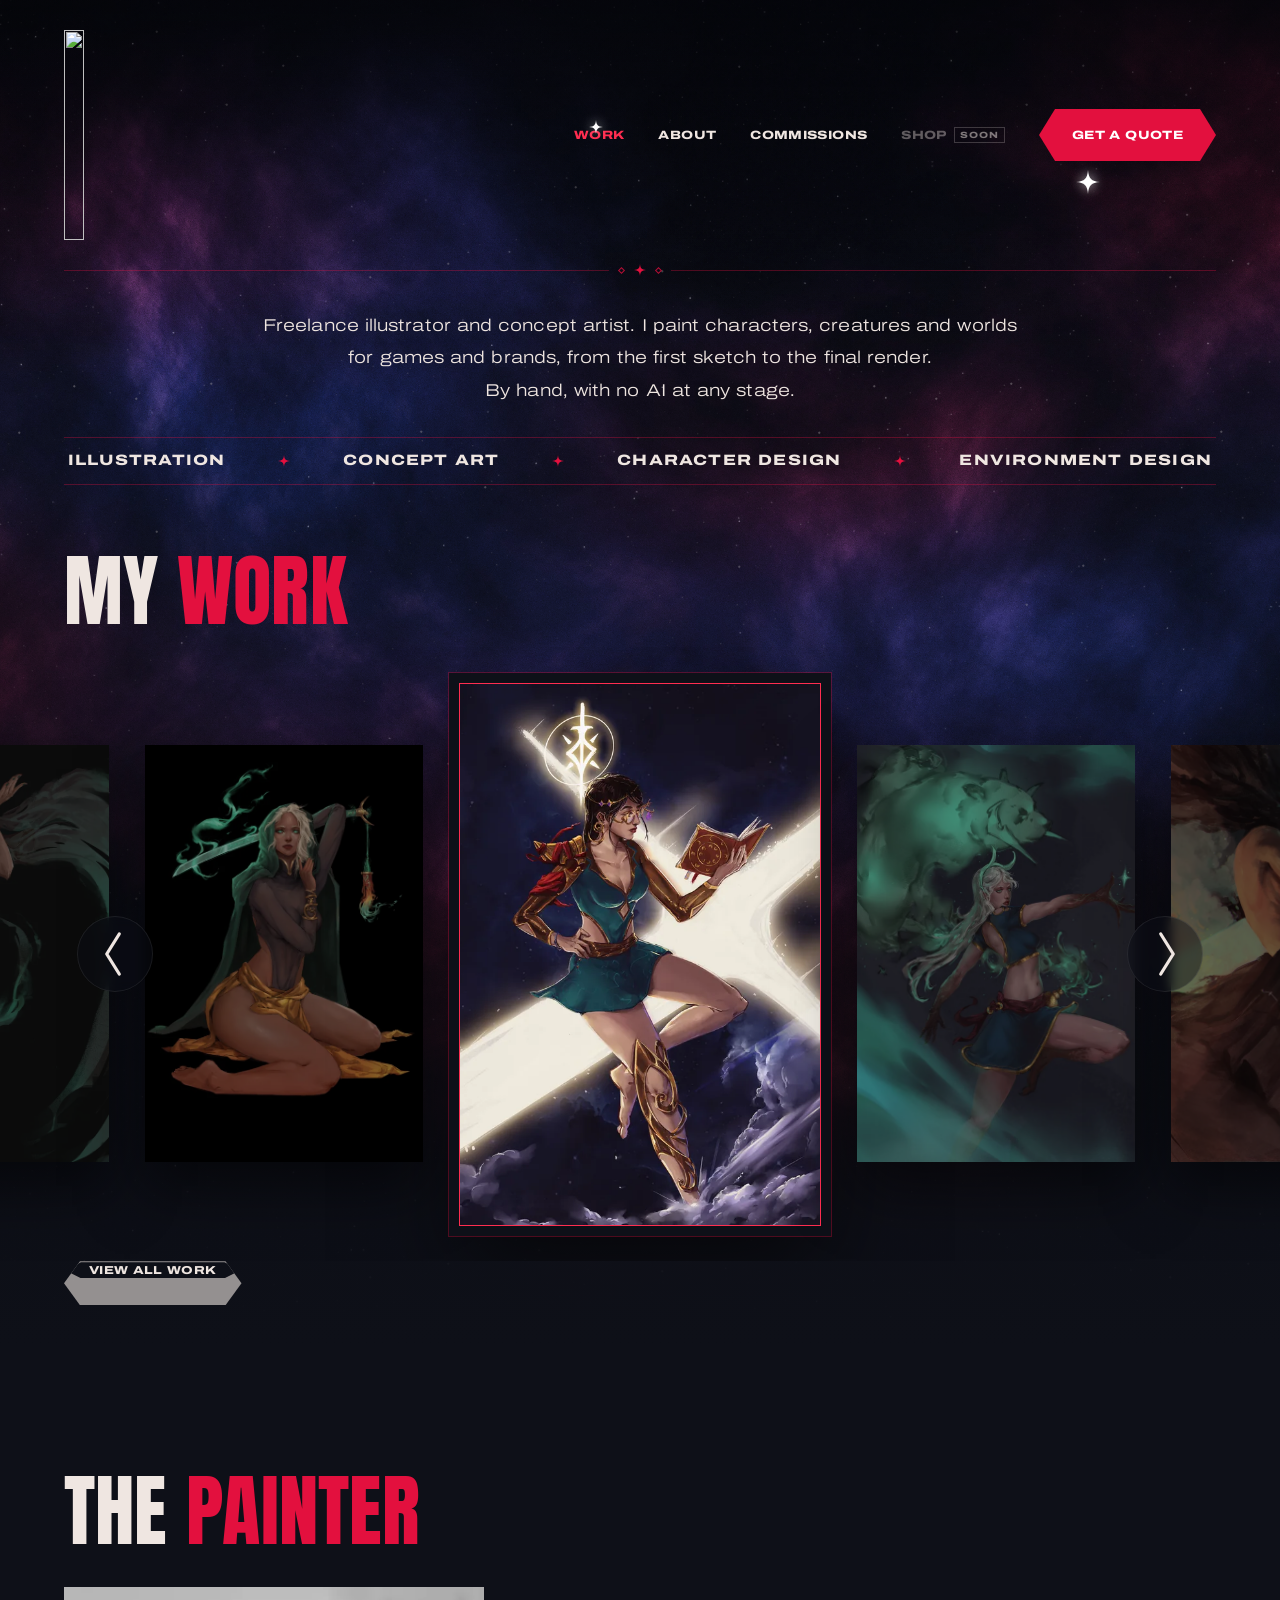
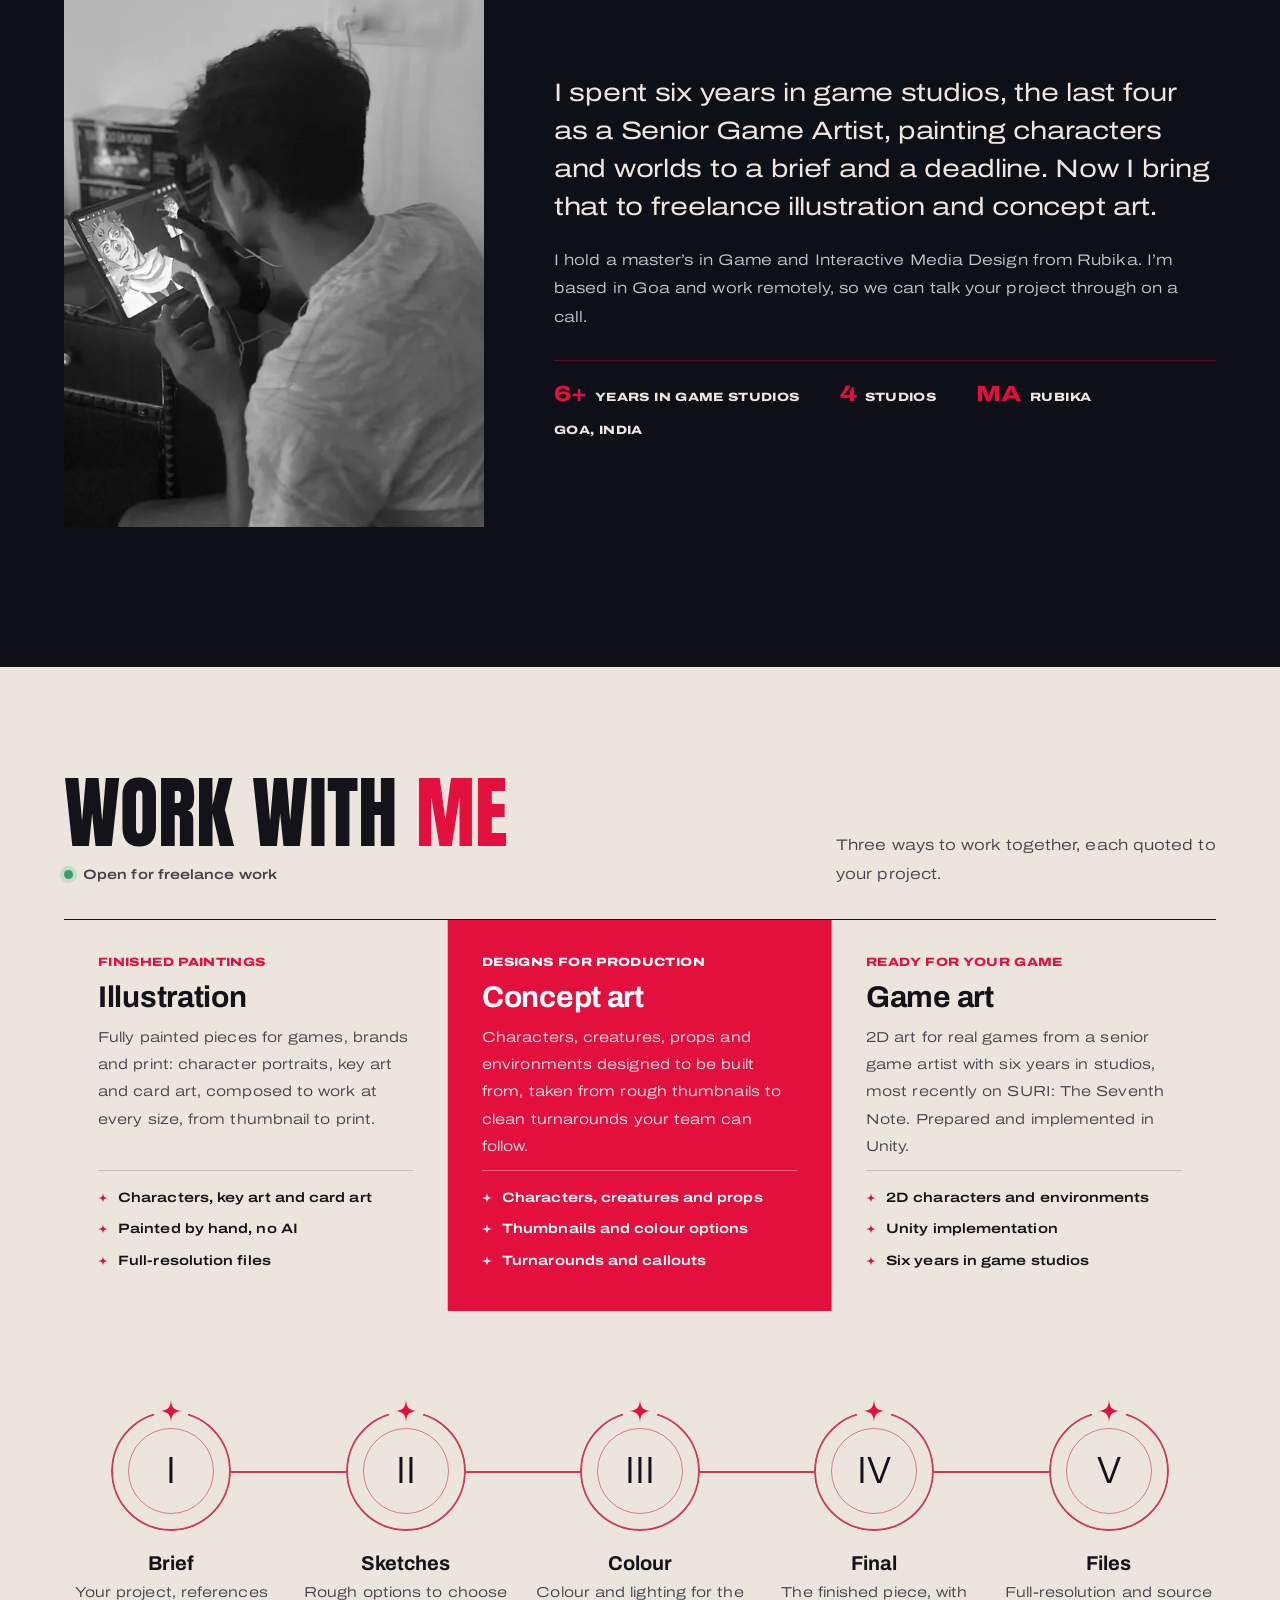
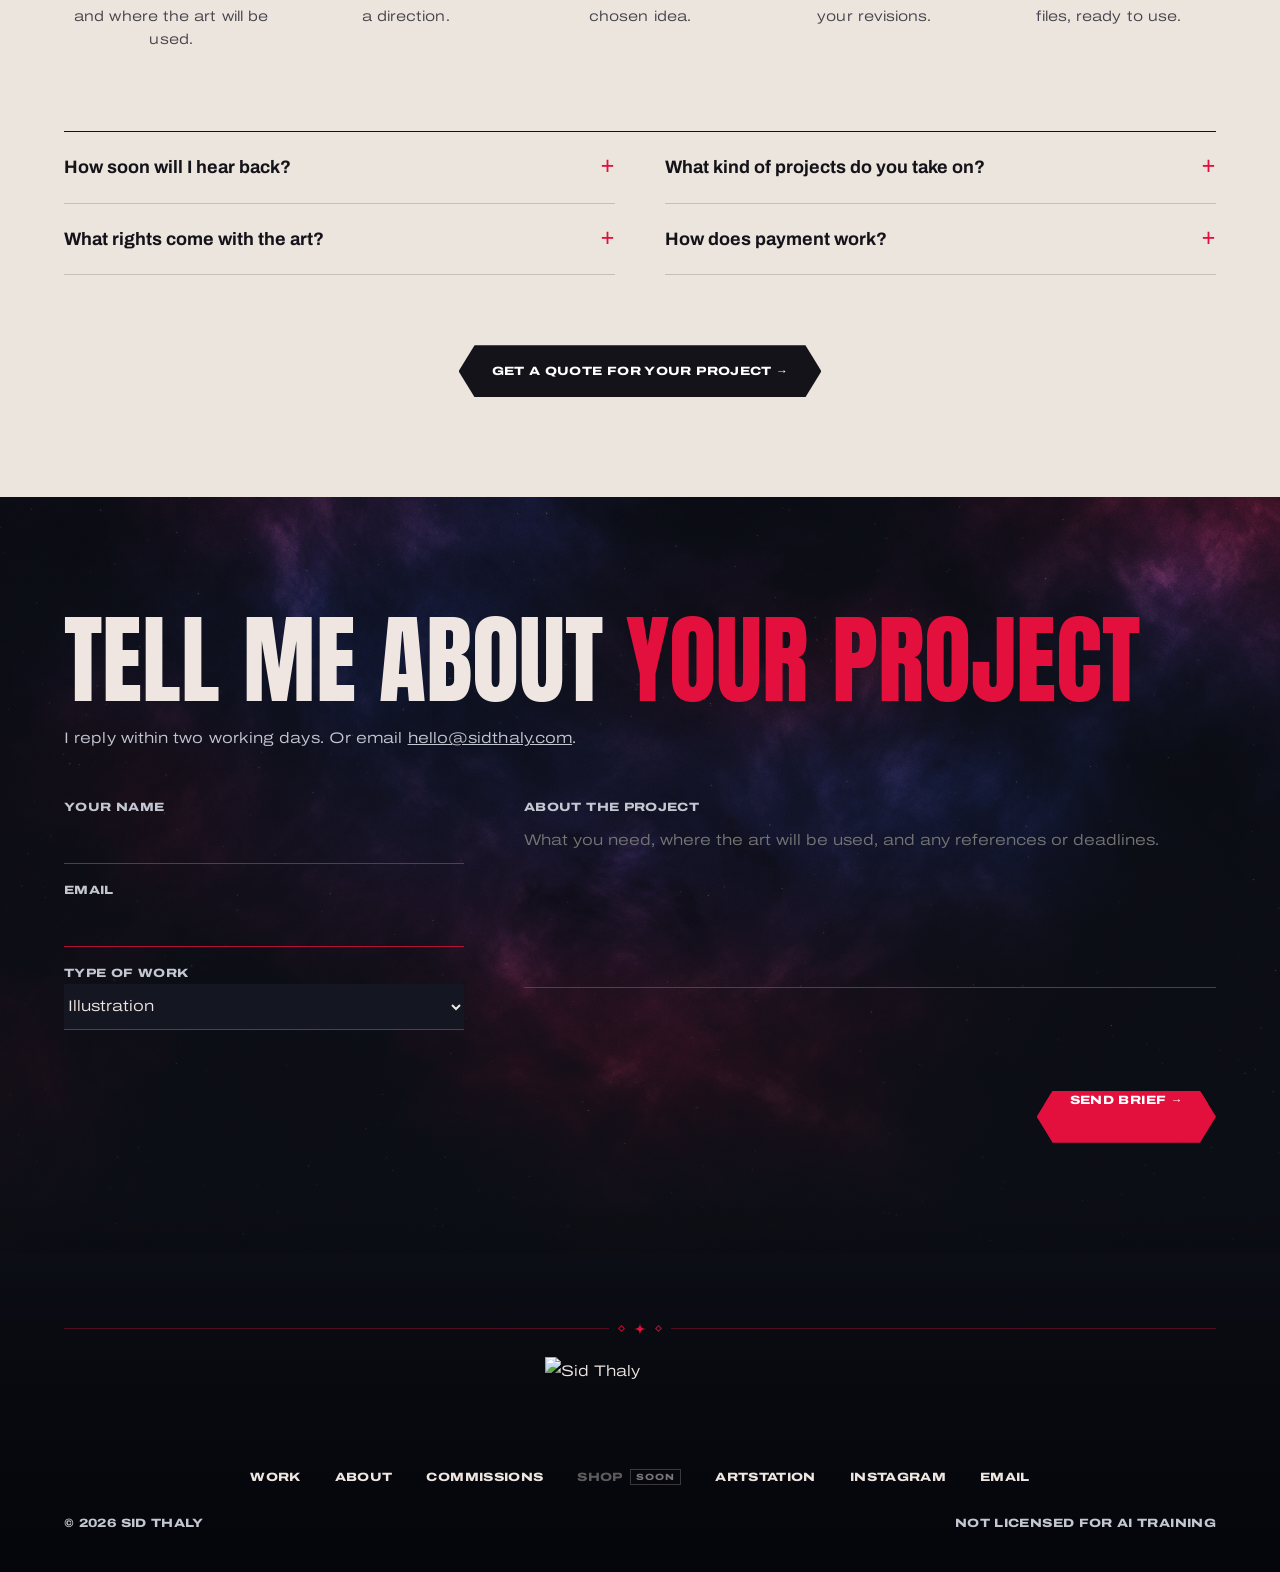
==== commit 430f17f1: "Menu and footer: About before Commissions, matching the page order Co-Authored-By: Claude Opus 5.5 <" ====
--- a/index.html
+++ b/index.html
@@ -37,7 +37,7 @@
   <div class="wrap">
   <header class="hd">
     <a href="index.html" aria-label="Sid Thaly, home"><img src="images/logo/sidthaly-s2g-glow.svg?v=1" alt="" width="446" height="210"></a>
-    <nav class="nav lab" id="main-nav" aria-label="Main"><a class="cur" href="#work">Work</a><a href="#commissions">Commissions</a><a href="#about">About</a><span class="soon" aria-disabled="true" title="Shop coming soon">Shop<small>Soon</small></span><a class="btn fill " href="#brief"><span class="lab">Get a quote</span></a></nav>
+    <nav class="nav lab" id="main-nav" aria-label="Main"><a class="cur" href="#work">Work</a><a href="#about">About</a><a href="#commissions">Commissions</a><span class="soon" aria-disabled="true" title="Shop coming soon">Shop<small>Soon</small></span><a class="btn fill " href="#brief"><span class="lab">Get a quote</span></a></nav>
     <button type="button" class="menu" id="menu-btn" aria-expanded="false" aria-controls="main-nav" aria-label="Open menu"><svg width="18" height="18" viewBox="0 0 18 18" fill="none" stroke="currentColor" stroke-width="1.4" stroke-linecap="round" aria-hidden="true"><path d="M2 6h14M2 12h14"></path></svg></button>
   </header>
   <h1 class="vh">Sid Thaly, illustrator and concept artist</h1>
@@ -108,7 +108,7 @@
 <footer class="wrap"><div class="ft">
   <div class="orn" aria-hidden="true"><span></span><i></i><svg class="spk" viewBox="0 0 24 24" aria-hidden="true"><path d="M12 0C12.7 8.6 15.4 11.3 24 12C15.4 12.7 12.7 15.4 12 24C11.3 15.4 8.6 12.7 0 12C8.6 11.3 11.3 8.6 12 0Z" fill="currentColor"></path></svg><i></i><span></span></div>
   <img src="images/logo/sidthaly-s2g-glow.svg?v=1" alt="Sid Thaly" width="191" height="90">
-  <nav class="lab" aria-label="Footer"><a href="#work">Work</a><a href="#commissions">Commissions</a><a href="#about">About</a><span class="soon" aria-disabled="true" title="Shop coming soon">Shop<small>Soon</small></span><a href="https://www.artstation.com/siddeshthaly">ArtStation</a><a href="https://www.instagram.com/siddeshthaly">Instagram</a><a href="mailto:hello@sidthaly.com">Email</a></nav>
+  <nav class="lab" aria-label="Footer"><a href="#work">Work</a><a href="#about">About</a><a href="#commissions">Commissions</a><span class="soon" aria-disabled="true" title="Shop coming soon">Shop<small>Soon</small></span><a href="https://www.artstation.com/siddeshthaly">ArtStation</a><a href="https://www.instagram.com/siddeshthaly">Instagram</a><a href="mailto:hello@sidthaly.com">Email</a></nav>
   <p class="fine lab"><span>© 2026 Sid Thaly</span><span>Not licensed for AI training</span></p>
 </div></footer>
 <dialog class="lb" id="lb" aria-label="Artwork, full size"><div class="lb-in"><button class="edge x" type="button" id="lb-x" aria-label="Close"><svg viewBox="0 0 24 24" fill="none" stroke="currentColor" stroke-width="2.2" stroke-linecap="round" aria-hidden="true"><path d="M5 5l14 14M19 5 5 19"></path></svg></button><img id="lb-img" src="images/paintings/ardnik-blade-walker.jpg" decoding="async" alt=""><p id="lb-t">Epic fantasy hero</p><p class="zh" aria-hidden="true">Tap to zoom</p><button class="edge prev" type="button" id="lb-p" aria-label="Previous painting"><svg viewBox="0 0 24 40" fill="none" stroke="currentColor" stroke-width="2.6" stroke-linecap="round" stroke-linejoin="round" aria-hidden="true"><path d="M17 4 7 20l10 16"></path></svg></button><button class="edge next" type="button" id="lb-n" aria-label="Next painting"><svg viewBox="0 0 24 40" fill="none" stroke="currentColor" stroke-width="2.6" stroke-linecap="round" stroke-linejoin="round" aria-hidden="true"><path d="M7 4l10 16-10 16"></path></svg></button></div></dialog>
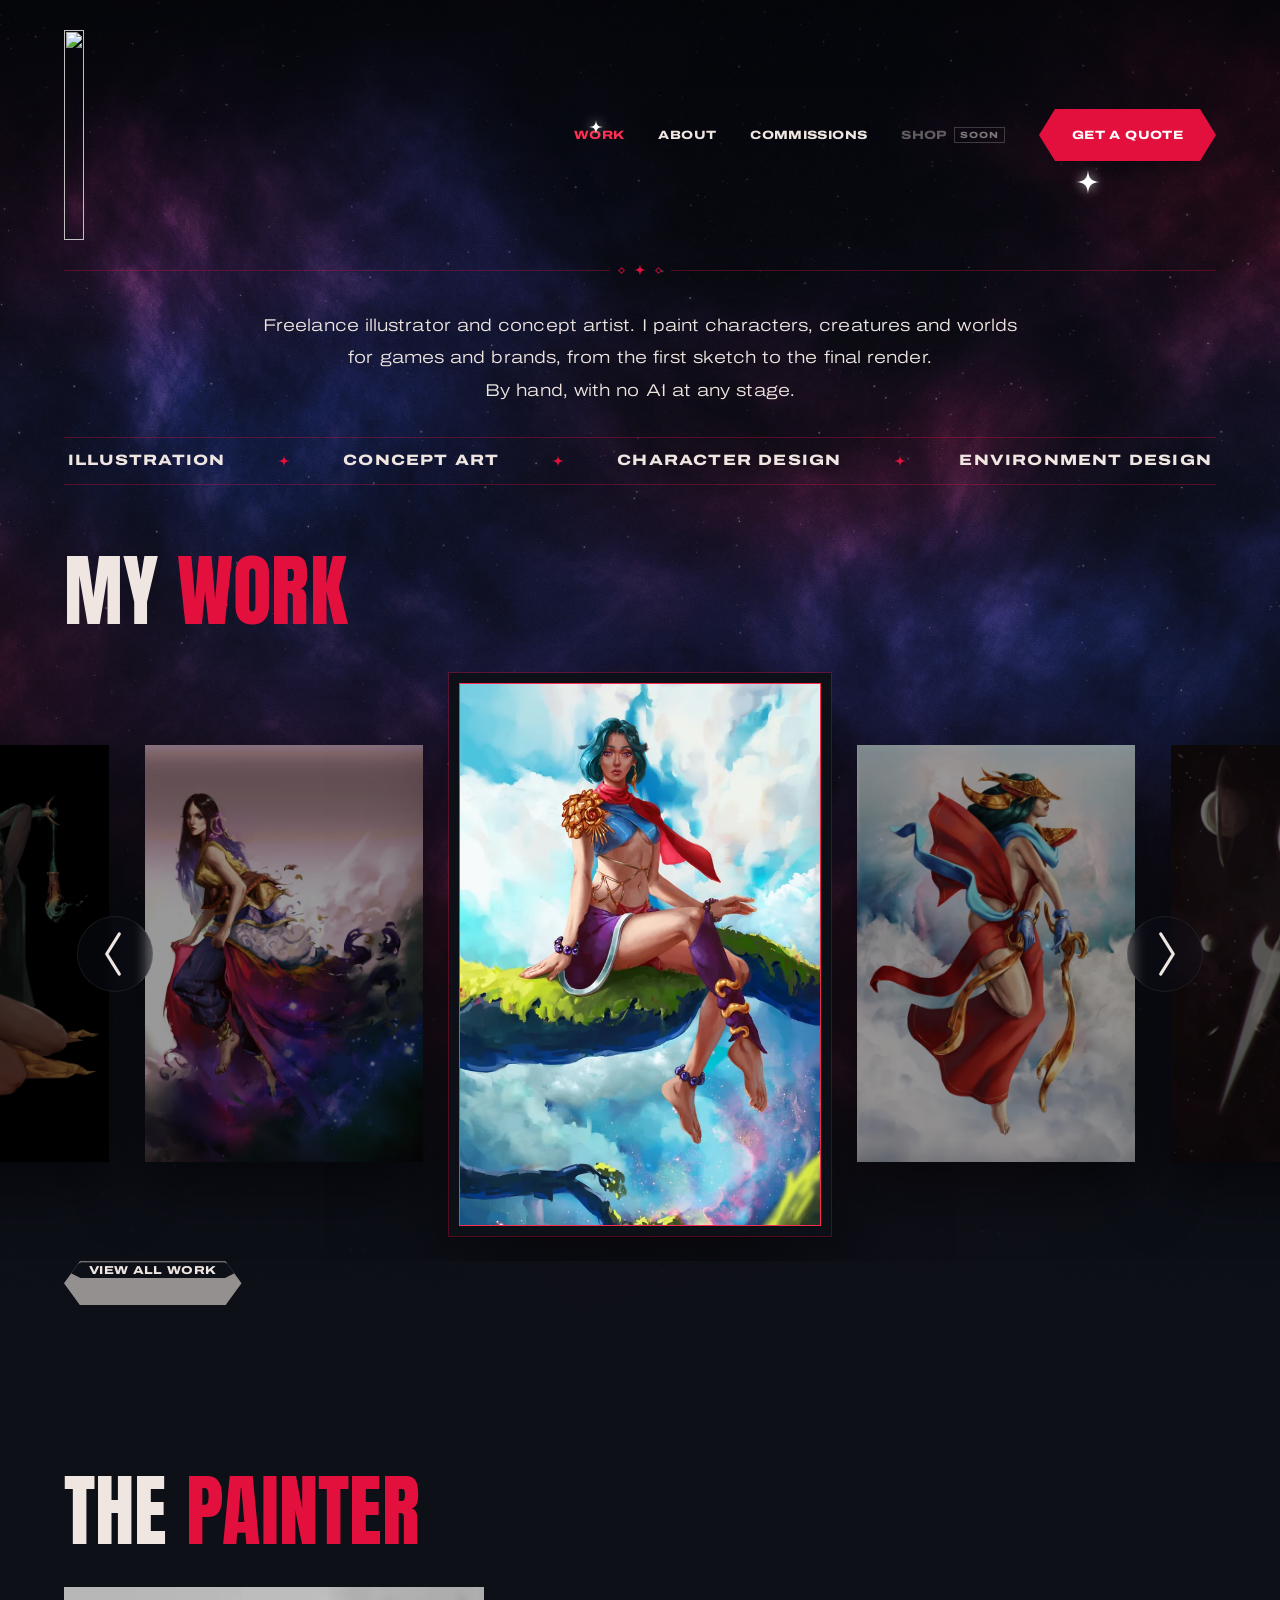
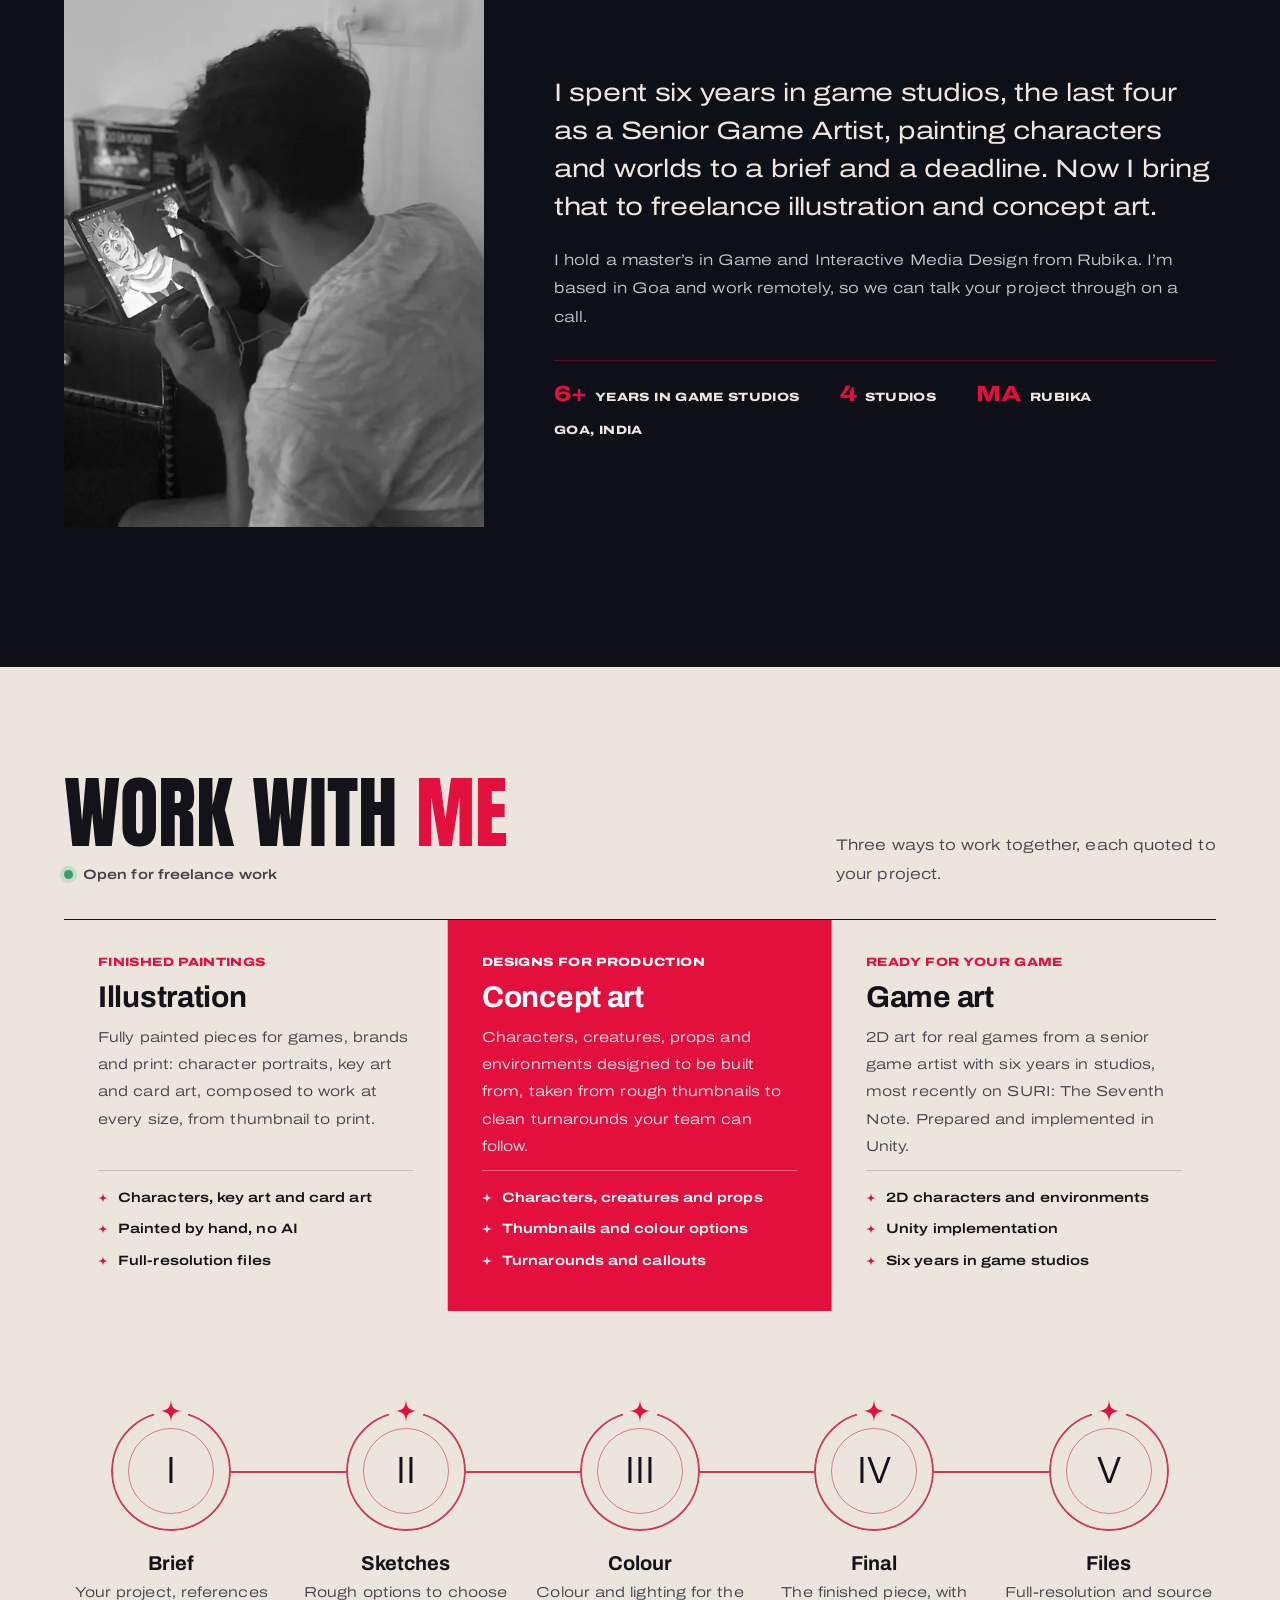
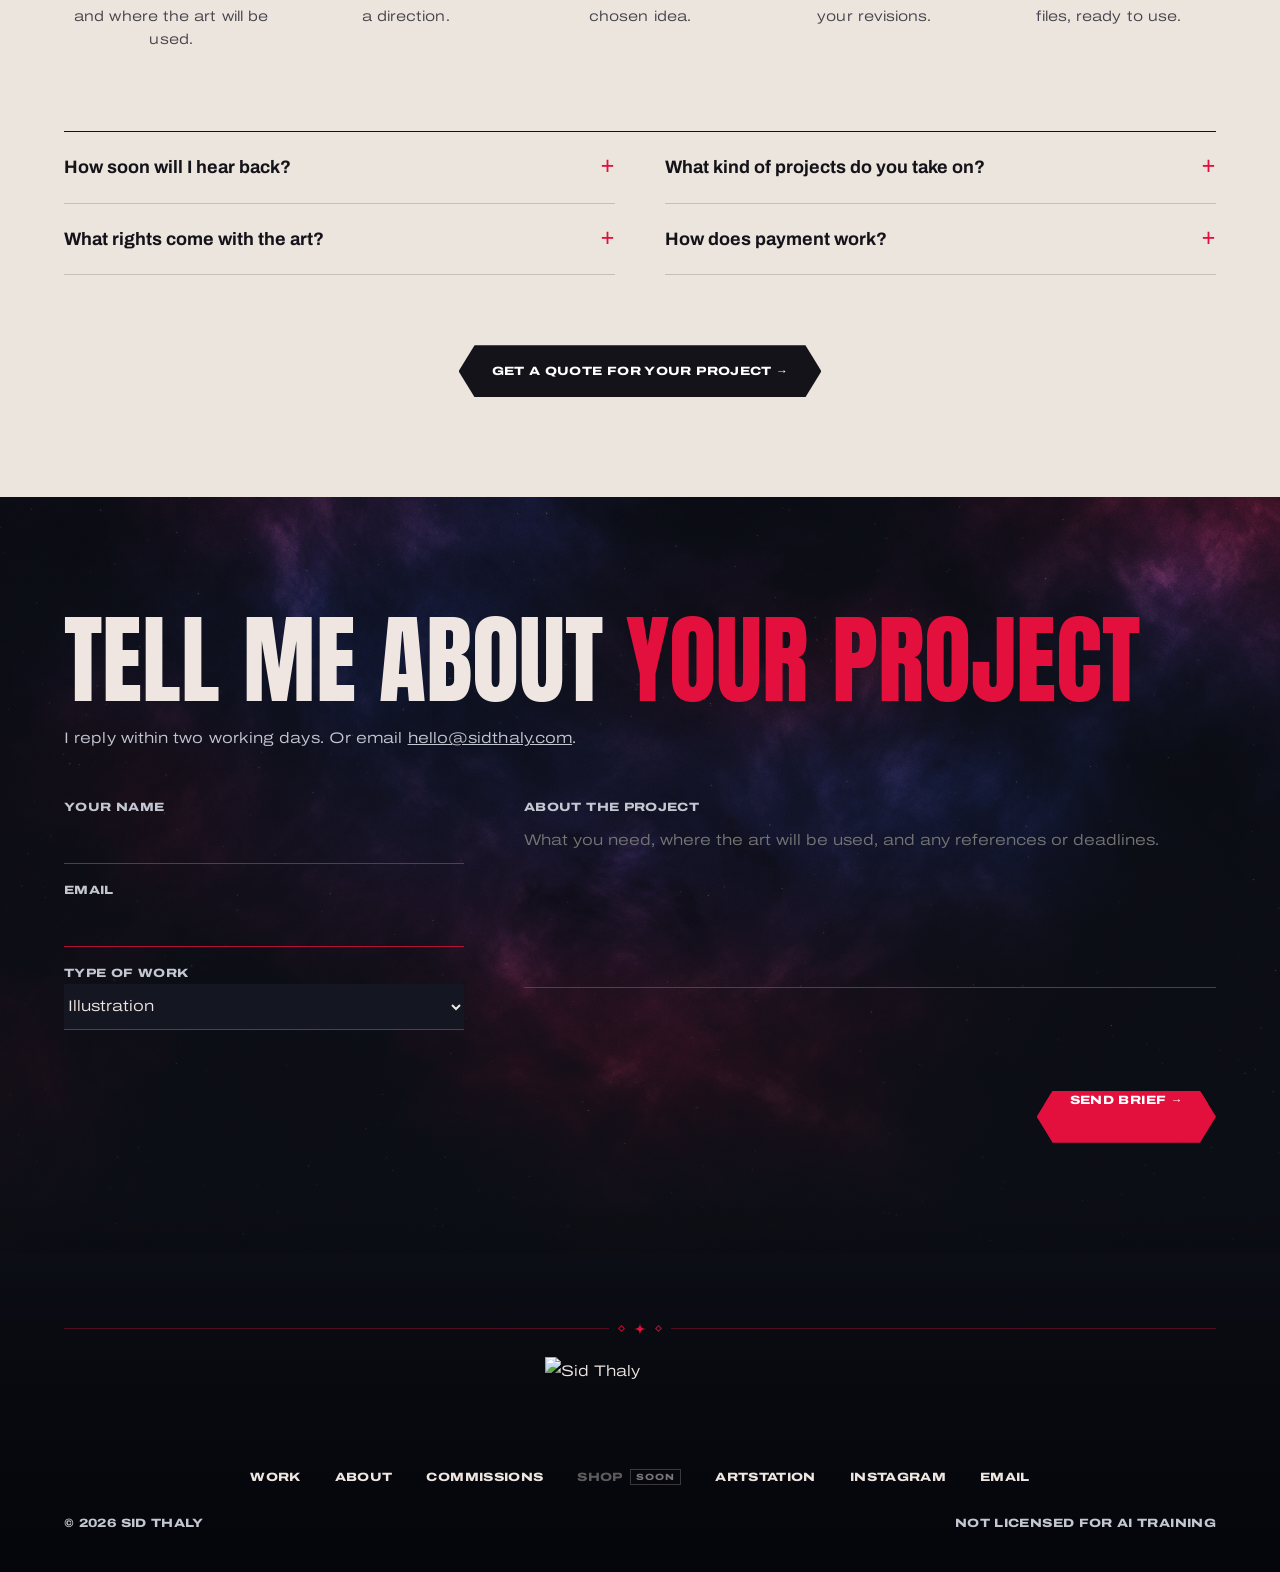
==== commit 7e4a2ac4: "Shuffle paintings per visit; grid opens with the paintings the carousel isn't showing; viewer follow" ====
--- a/index.html
+++ b/index.html
@@ -113,6 +113,6 @@
 </div></footer>
 <dialog class="lb" id="lb" aria-label="Artwork, full size"><div class="lb-in"><button class="edge x" type="button" id="lb-x" aria-label="Close"><svg viewBox="0 0 24 24" fill="none" stroke="currentColor" stroke-width="2.2" stroke-linecap="round" aria-hidden="true"><path d="M5 5l14 14M19 5 5 19"></path></svg></button><img id="lb-img" src="images/paintings/ardnik-blade-walker.jpg" decoding="async" alt=""><p id="lb-t">Epic fantasy hero</p><p class="zh" aria-hidden="true">Tap to zoom</p><button class="edge prev" type="button" id="lb-p" aria-label="Previous painting"><svg viewBox="0 0 24 40" fill="none" stroke="currentColor" stroke-width="2.6" stroke-linecap="round" stroke-linejoin="round" aria-hidden="true"><path d="M17 4 7 20l10 16"></path></svg></button><button class="edge next" type="button" id="lb-n" aria-label="Next painting"><svg viewBox="0 0 24 40" fill="none" stroke="currentColor" stroke-width="2.6" stroke-linecap="round" stroke-linejoin="round" aria-hidden="true"><path d="M7 4l10 16-10 16"></path></svg></button></div></dialog>
 </div>
-<script src="js/v2.js?v=20261115p2" defer></script>
+<script src="js/v2.js?v=20261115r2" defer></script>
 </body>
 </html>
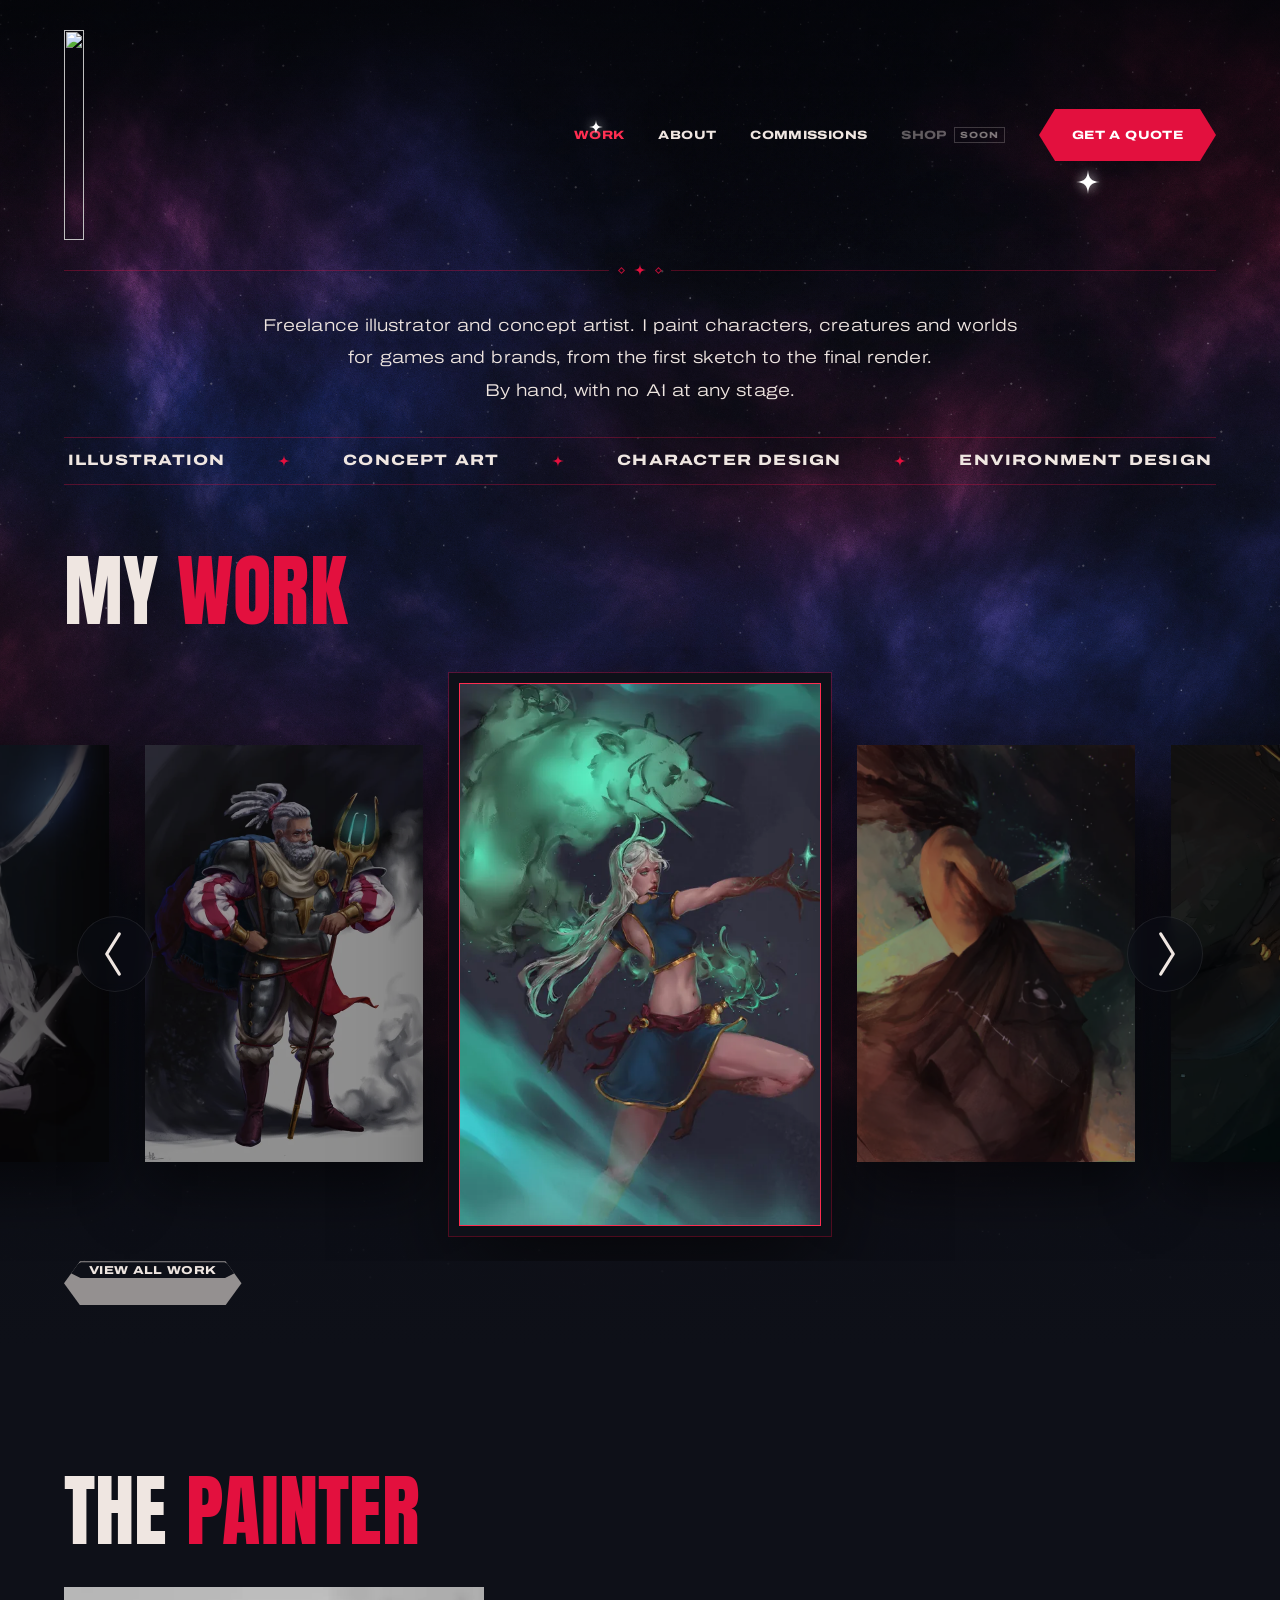
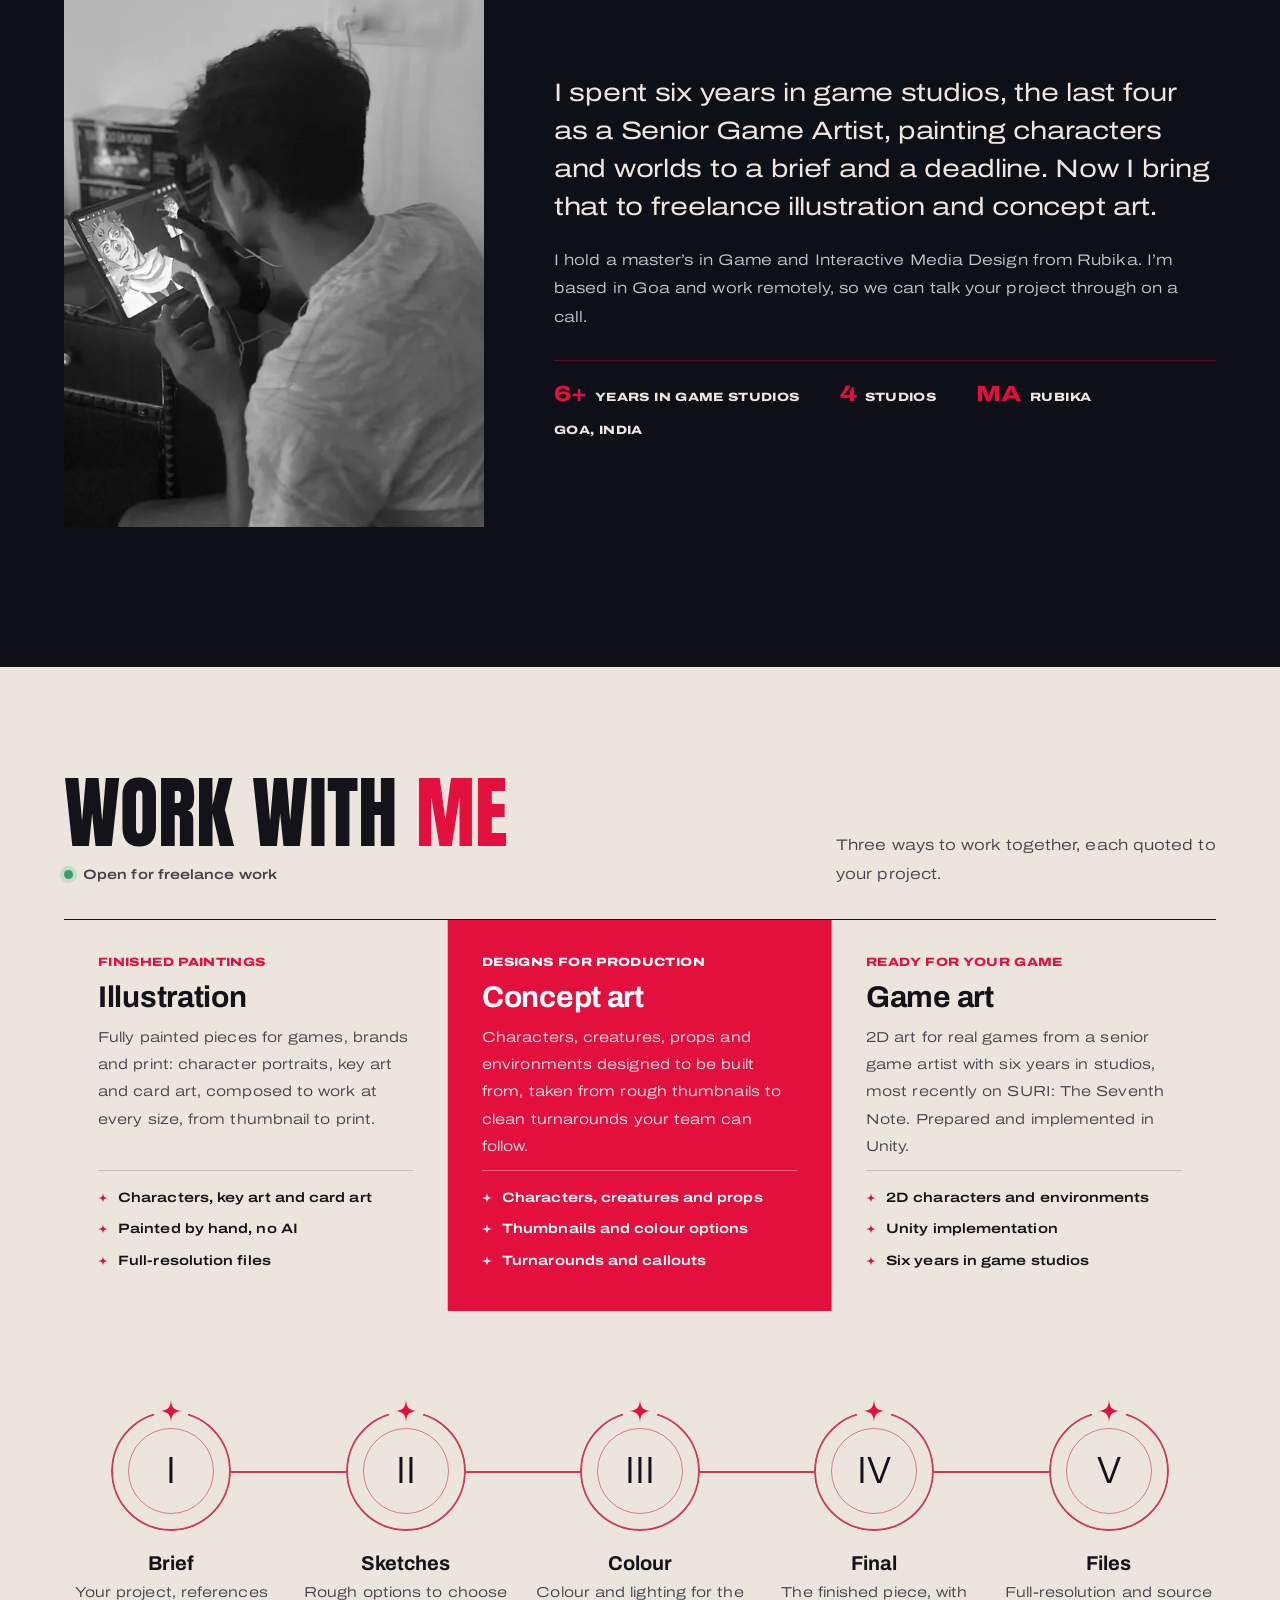
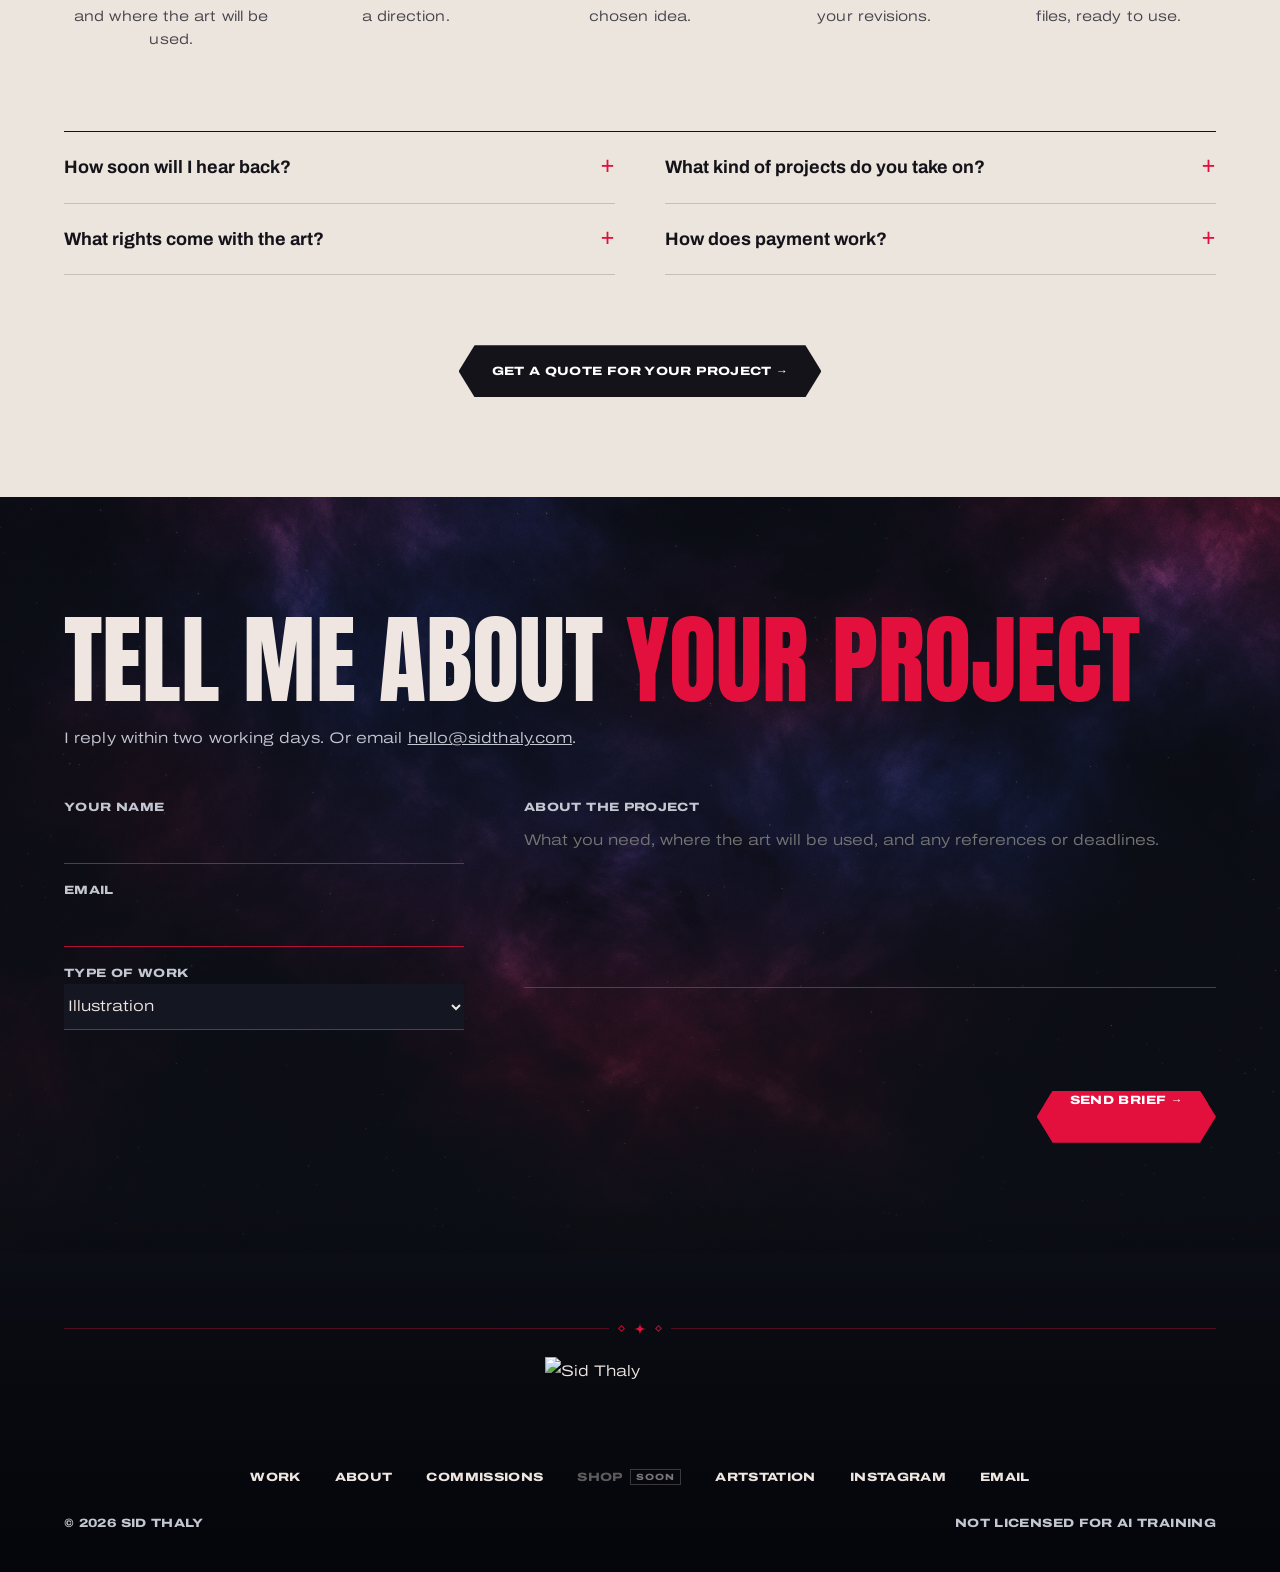
==== commit 300f3ea5: "Connect the brief form to Formspree Co-Authored-By: Claude Opus 5.5 <noreply@anthropic.com> Claude-S" ====
--- a/index.html
+++ b/index.html
@@ -99,7 +99,7 @@
 <section class="quote" id="brief" aria-labelledby="q-t"><div class="wrap">
   <h2 class="dsp" id="q-t">Tell me about <span class="red">your project</span></h2>
   <p class="sub">I reply within two working days. Or email <a href="mailto:hello@sidthaly.com">hello@sidthaly.com</a>.</p>
-  <form class="form" id="brief-form" action="https://formspree.io/f/YOUR_FORM_ID" method="POST">
+  <form class="form" id="brief-form" action="https://formspree.io/f/xwlollwq" method="POST">
     <div class="col"><div class="fld"><label class="lab" for="q-n">Your name</label><input id="q-n" name="name" type="text" autocomplete="name" required></div><div class="fld"><label class="lab" for="q-e">Email</label><input id="q-e" name="email" type="email" autocomplete="email" required></div><div class="fld"><label class="lab" for="q-g">Type of work</label><select id="q-g" name="type_of_work"><option>Illustration</option><option>Concept art</option><option>Game art</option><option>Character design</option><option>Environment design</option></select></div></div>
     <div class="fld"><label class="lab" for="q-m">About the project</label><textarea id="q-m" name="message" required placeholder="What you need, where the art will be used, and any references or deadlines."></textarea></div>
     <p class="form-status" id="form-status" role="status" aria-live="polite"></p><button class="btn fill send" type="submit"><span class="lab">Send brief →</span></button>
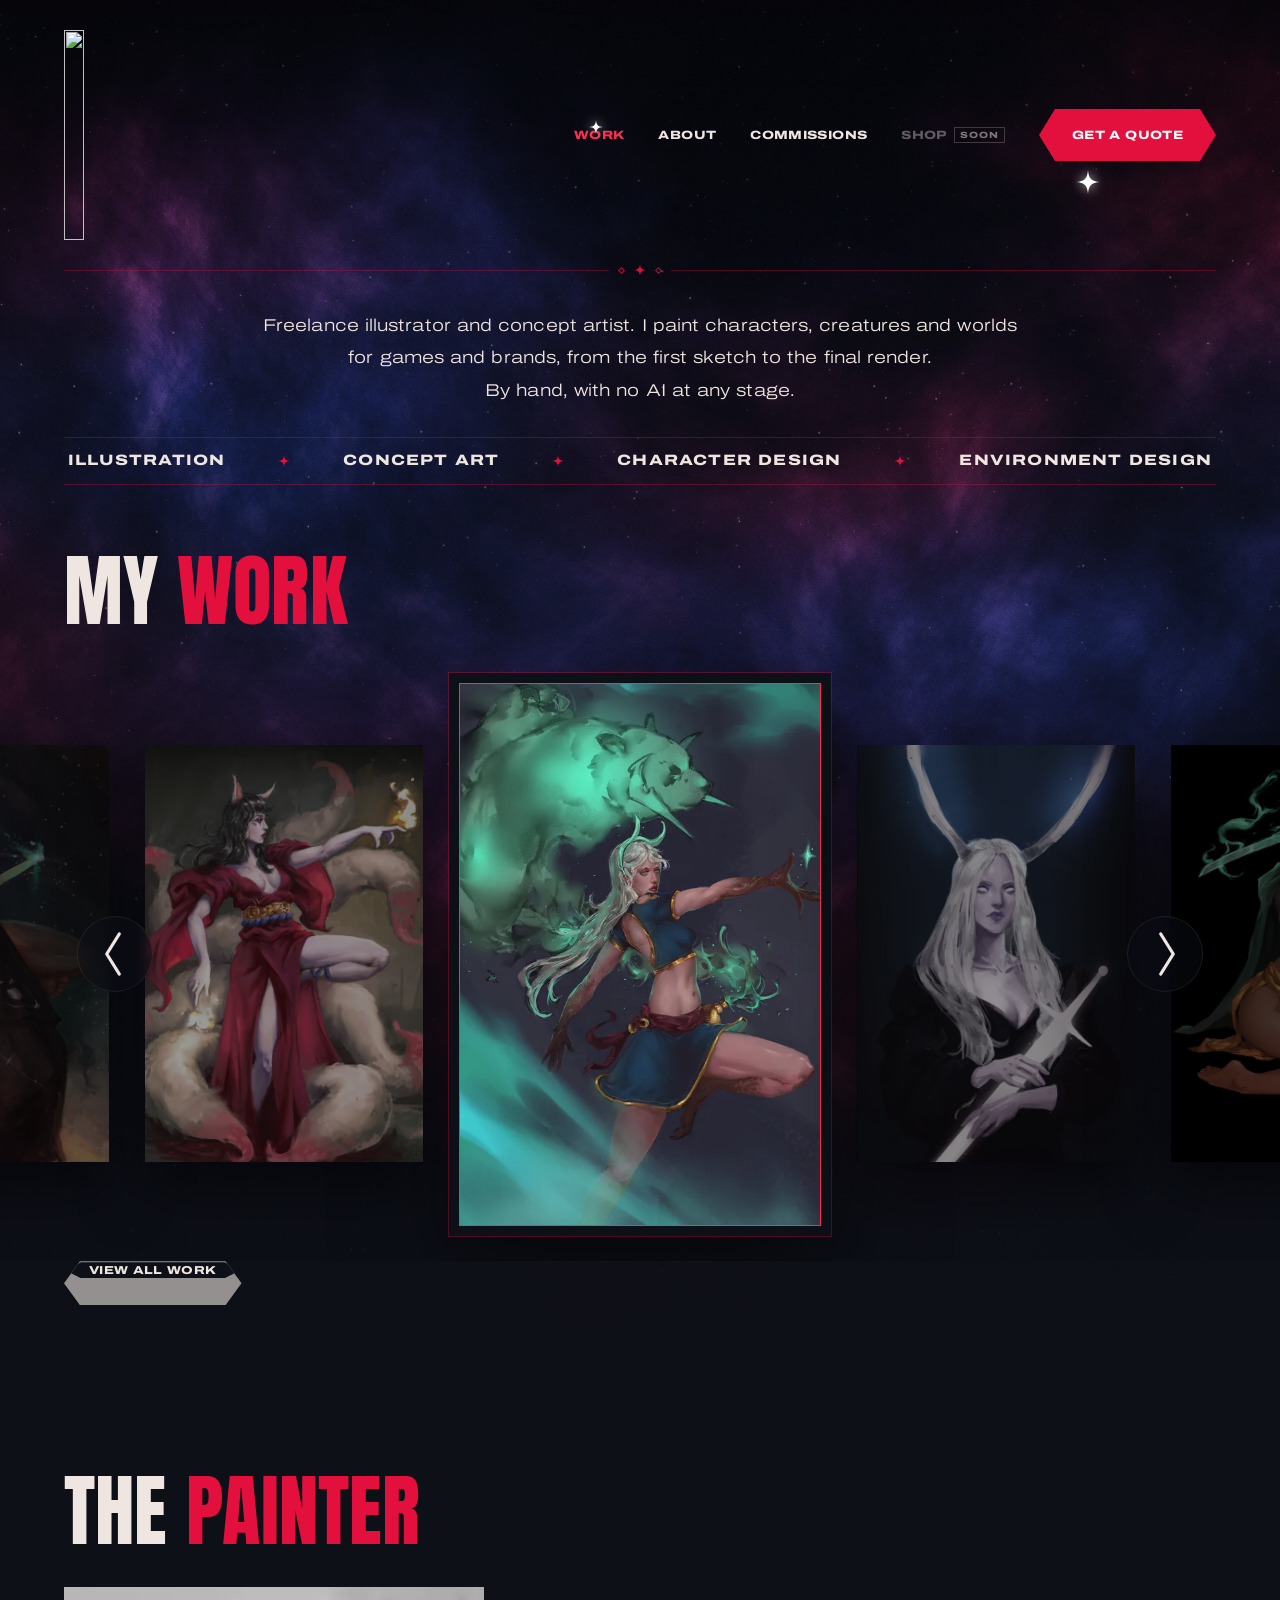
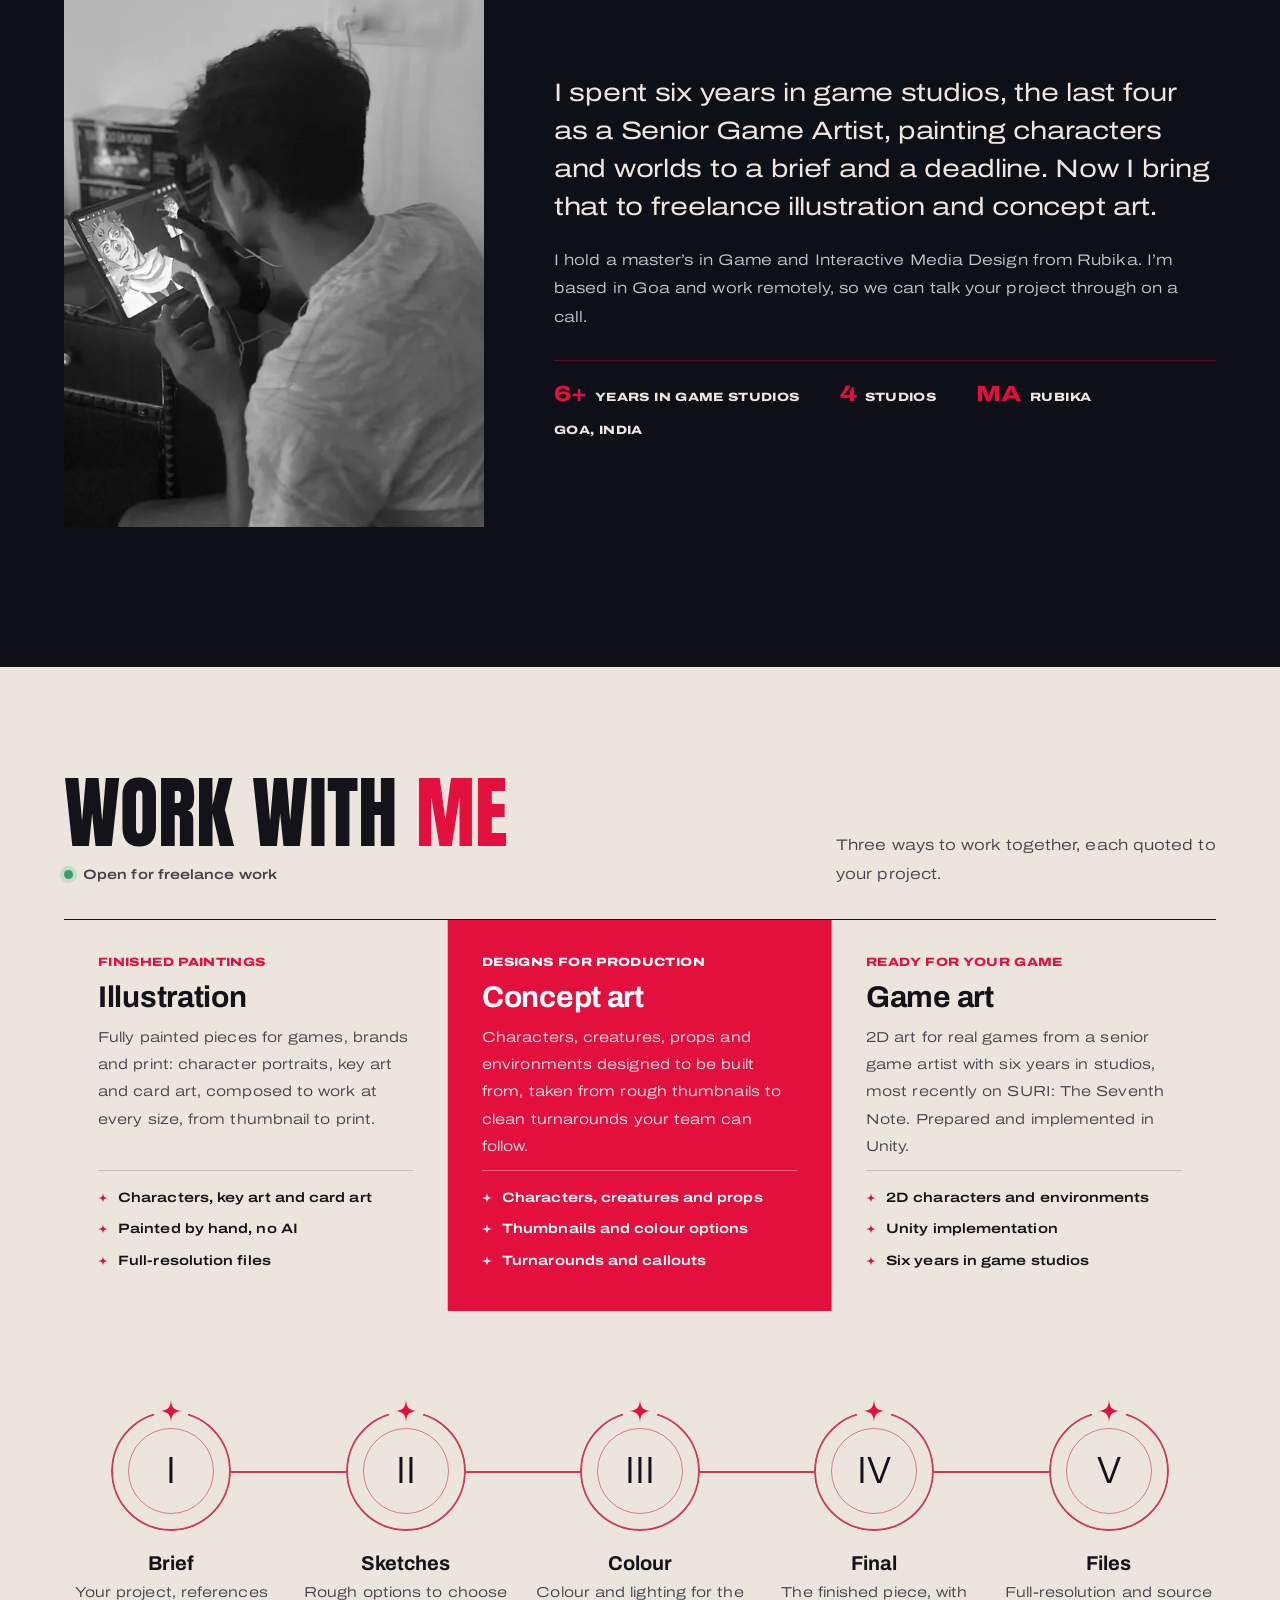
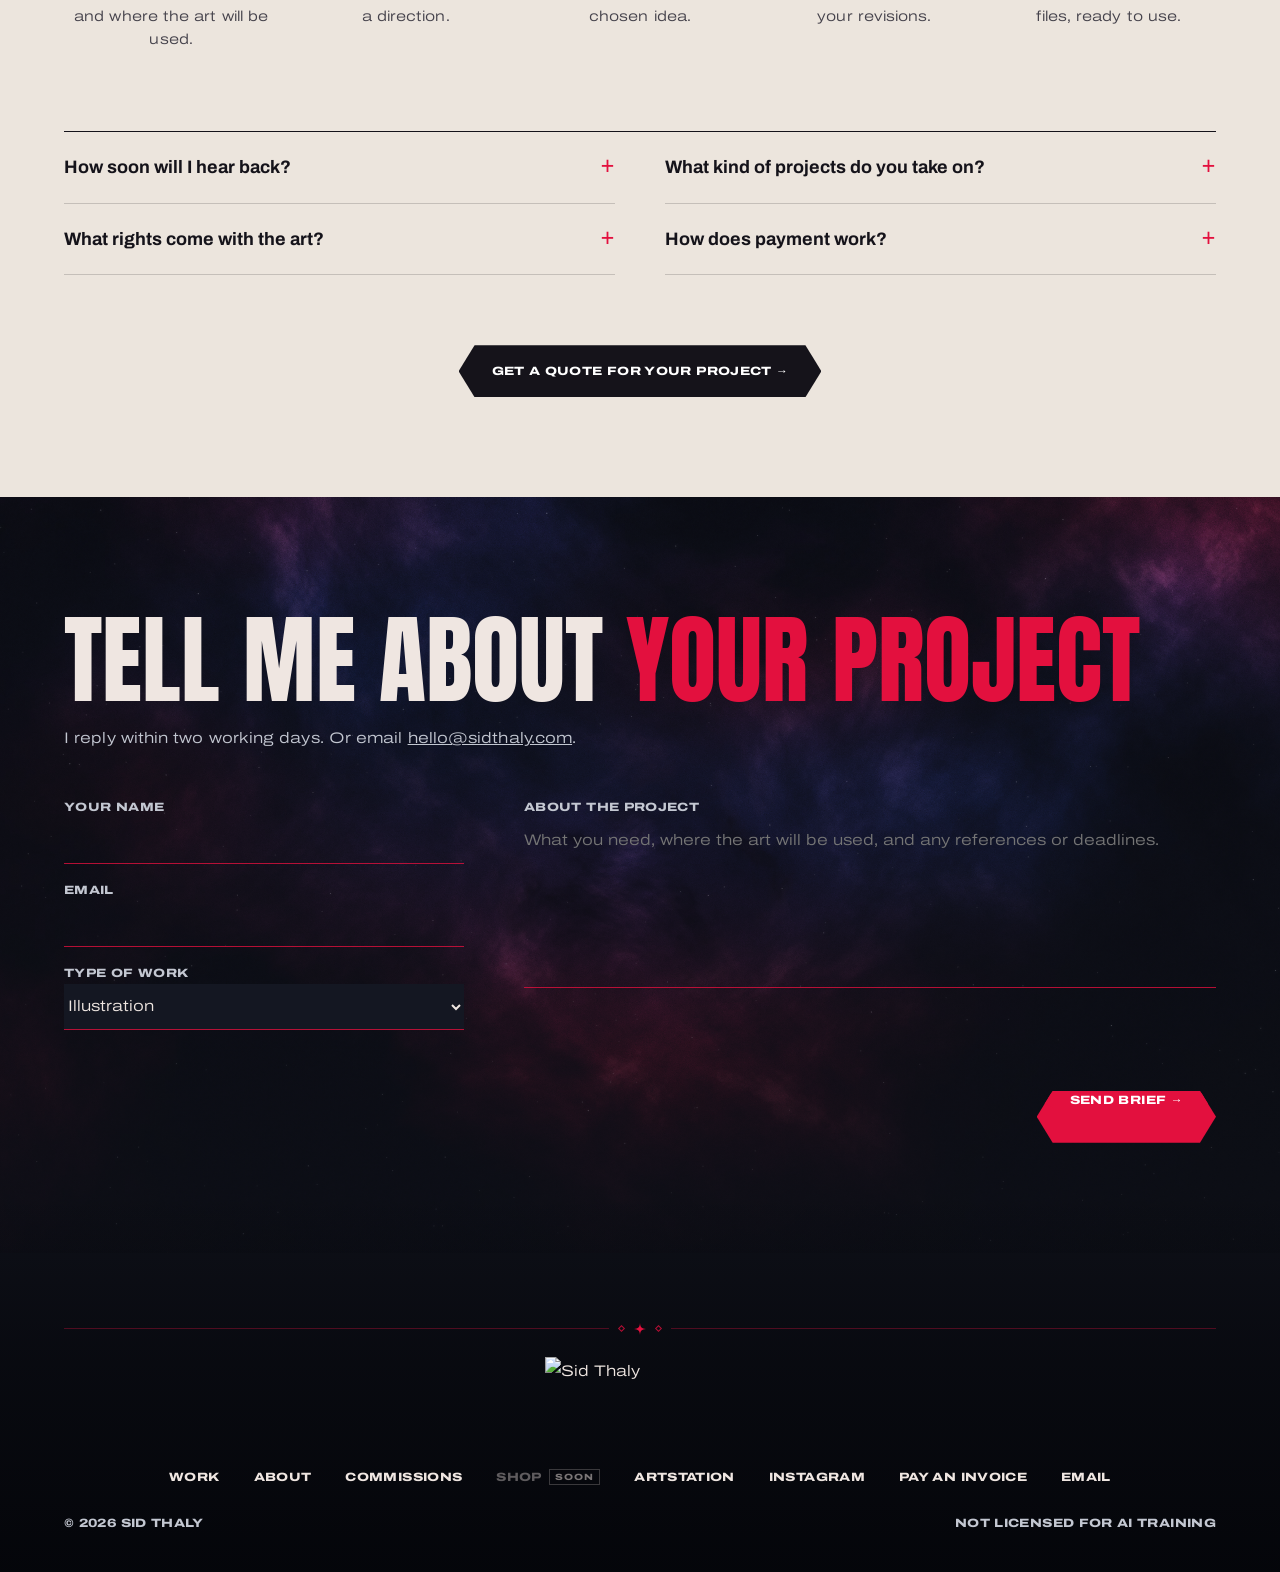
==== commit 99c9513c: "Add Pay an invoice page (bank transfer for overseas clients, UPI/card/net banking for India); link i" ====
--- a/index.html
+++ b/index.html
@@ -81,7 +81,7 @@
   <article class="card "><span class="lab meta">Ready for your game</span><h3>Game art</h3><p class="d">2D art for real games from a senior game artist with six years in studios, most recently on SURI: The Seventh Note. Prepared and implemented in Unity.</p><ul><li><svg class="spk" viewBox="0 0 24 24" aria-hidden="true"><path d="M12 0C12.7 8.6 15.4 11.3 24 12C15.4 12.7 12.7 15.4 12 24C11.3 15.4 8.6 12.7 0 12C8.6 11.3 11.3 8.6 12 0Z" fill="currentColor"></path></svg>2D characters and environments</li><li><svg class="spk" viewBox="0 0 24 24" aria-hidden="true"><path d="M12 0C12.7 8.6 15.4 11.3 24 12C15.4 12.7 12.7 15.4 12 24C11.3 15.4 8.6 12.7 0 12C8.6 11.3 11.3 8.6 12 0Z" fill="currentColor"></path></svg>Unity implementation</li><li><svg class="spk" viewBox="0 0 24 24" aria-hidden="true"><path d="M12 0C12.7 8.6 15.4 11.3 24 12C15.4 12.7 12.7 15.4 12 24C11.3 15.4 8.6 12.7 0 12C8.6 11.3 11.3 8.6 12 0Z" fill="currentColor"></path></svg>Six years in game studios</li></ul></article>
   </div>
   <ol class="rites " style="--n:5" aria-label="Steps"><li><span class="med"><span class="spk-top"><svg class="spk" viewBox="0 0 24 24" aria-hidden="true"><path d="M12 0C12.7 8.6 15.4 11.3 24 12C15.4 12.7 12.7 15.4 12 24C11.3 15.4 8.6 12.7 0 12C8.6 11.3 11.3 8.6 12 0Z" fill="currentColor"></path></svg></span><span class="num">I</span></span><b>Brief</b><span class=m>Your project, references and where the art will be used.</span></li><li><span class="med"><span class="spk-top"><svg class="spk" viewBox="0 0 24 24" aria-hidden="true"><path d="M12 0C12.7 8.6 15.4 11.3 24 12C15.4 12.7 12.7 15.4 12 24C11.3 15.4 8.6 12.7 0 12C8.6 11.3 11.3 8.6 12 0Z" fill="currentColor"></path></svg></span><span class="num">II</span></span><b>Sketches</b><span class=m>Rough options to choose a direction.</span></li><li><span class="med"><span class="spk-top"><svg class="spk" viewBox="0 0 24 24" aria-hidden="true"><path d="M12 0C12.7 8.6 15.4 11.3 24 12C15.4 12.7 12.7 15.4 12 24C11.3 15.4 8.6 12.7 0 12C8.6 11.3 11.3 8.6 12 0Z" fill="currentColor"></path></svg></span><span class="num">III</span></span><b>Colour</b><span class=m>Colour and lighting for the chosen idea.</span></li><li><span class="med"><span class="spk-top"><svg class="spk" viewBox="0 0 24 24" aria-hidden="true"><path d="M12 0C12.7 8.6 15.4 11.3 24 12C15.4 12.7 12.7 15.4 12 24C11.3 15.4 8.6 12.7 0 12C8.6 11.3 11.3 8.6 12 0Z" fill="currentColor"></path></svg></span><span class="num">IV</span></span><b>Final</b><span class=m>The finished piece, with your revisions.</span></li><li><span class="med"><span class="spk-top"><svg class="spk" viewBox="0 0 24 24" aria-hidden="true"><path d="M12 0C12.7 8.6 15.4 11.3 24 12C15.4 12.7 12.7 15.4 12 24C11.3 15.4 8.6 12.7 0 12C8.6 11.3 11.3 8.6 12 0Z" fill="currentColor"></path></svg></span><span class="num">V</span></span><b>Files</b><span class=m>Full-resolution and source files, ready to use.</span></li></ol>
-  <div class="faq"><details><summary>How soon will I hear back?</summary><p>Within two working days, with a quote and a timeline you can plan around.</p></details><details><summary>What kind of projects do you take on?</summary><p>Illustration, concept art and 2D game art for studios, game teams, brands and individual clients. If you are not sure your project fits, send it anyway.</p></details><details><summary>What rights come with the art?</summary><p>Usage rights are agreed for each project and written into your quote, from personal use to full commercial rights.</p></details><details><summary>How does payment work?</summary><p>Payment details come with your quote, before any work starts.</p></details></div>
+  <div class="faq"><details><summary>How soon will I hear back?</summary><p>Within two working days, with a quote and a timeline you can plan around.</p></details><details><summary>What kind of projects do you take on?</summary><p>Illustration, concept art and 2D game art for studios, game teams, brands and individual clients. If you are not sure your project fits, send it anyway.</p></details><details><summary>What rights come with the art?</summary><p>Usage rights are agreed for each project and written into your quote, from personal use to full commercial rights.</p></details><details><summary>How does payment work?</summary><p>A deposit before work starts and the balance before final files. Clients outside India pay by bank transfer in USD, EUR or GBP, and clients in India by UPI, card or net banking. <a href="pay.html">How to pay an invoice</a>.</p></details></div>
 <div class="comm-ft"><a class="btn fill " href="#brief"><span class="lab">Get a quote for your project →</span></a></div>
 </div></section>
 <!-- Book cover commissions: hidden for now; remove "hidden" to bring back -->
@@ -108,7 +108,7 @@
 <footer class="wrap"><div class="ft">
   <div class="orn" aria-hidden="true"><span></span><i></i><svg class="spk" viewBox="0 0 24 24" aria-hidden="true"><path d="M12 0C12.7 8.6 15.4 11.3 24 12C15.4 12.7 12.7 15.4 12 24C11.3 15.4 8.6 12.7 0 12C8.6 11.3 11.3 8.6 12 0Z" fill="currentColor"></path></svg><i></i><span></span></div>
   <img src="images/logo/sidthaly-s2g-glow.svg?v=1" alt="Sid Thaly" width="191" height="90">
-  <nav class="lab" aria-label="Footer"><a href="#work">Work</a><a href="#about">About</a><a href="#commissions">Commissions</a><span class="soon" aria-disabled="true" title="Shop coming soon">Shop<small>Soon</small></span><a href="https://www.artstation.com/siddeshthaly">ArtStation</a><a href="https://www.instagram.com/siddeshthaly">Instagram</a><a href="mailto:hello@sidthaly.com">Email</a></nav>
+  <nav class="lab" aria-label="Footer"><a href="#work">Work</a><a href="#about">About</a><a href="#commissions">Commissions</a><span class="soon" aria-disabled="true" title="Shop coming soon">Shop<small>Soon</small></span><a href="https://www.artstation.com/siddeshthaly">ArtStation</a><a href="https://www.instagram.com/siddeshthaly">Instagram</a><a href="pay.html">Pay an invoice</a><a href="mailto:hello@sidthaly.com">Email</a></nav>
   <p class="fine lab"><span>© 2026 Sid Thaly</span><span>Not licensed for AI training</span></p>
 </div></footer>
 <dialog class="lb" id="lb" aria-label="Artwork, full size"><div class="lb-in"><button class="edge x" type="button" id="lb-x" aria-label="Close"><svg viewBox="0 0 24 24" fill="none" stroke="currentColor" stroke-width="2.2" stroke-linecap="round" aria-hidden="true"><path d="M5 5l14 14M19 5 5 19"></path></svg></button><img id="lb-img" src="images/paintings/ardnik-blade-walker.jpg" decoding="async" alt=""><p id="lb-t">Epic fantasy hero</p><p class="zh" aria-hidden="true">Tap to zoom</p><button class="edge prev" type="button" id="lb-p" aria-label="Previous painting"><svg viewBox="0 0 24 40" fill="none" stroke="currentColor" stroke-width="2.6" stroke-linecap="round" stroke-linejoin="round" aria-hidden="true"><path d="M17 4 7 20l10 16"></path></svg></button><button class="edge next" type="button" id="lb-n" aria-label="Next painting"><svg viewBox="0 0 24 40" fill="none" stroke="currentColor" stroke-width="2.6" stroke-linecap="round" stroke-linejoin="round" aria-hidden="true"><path d="M7 4l10 16-10 16"></path></svg></button></div></dialog>
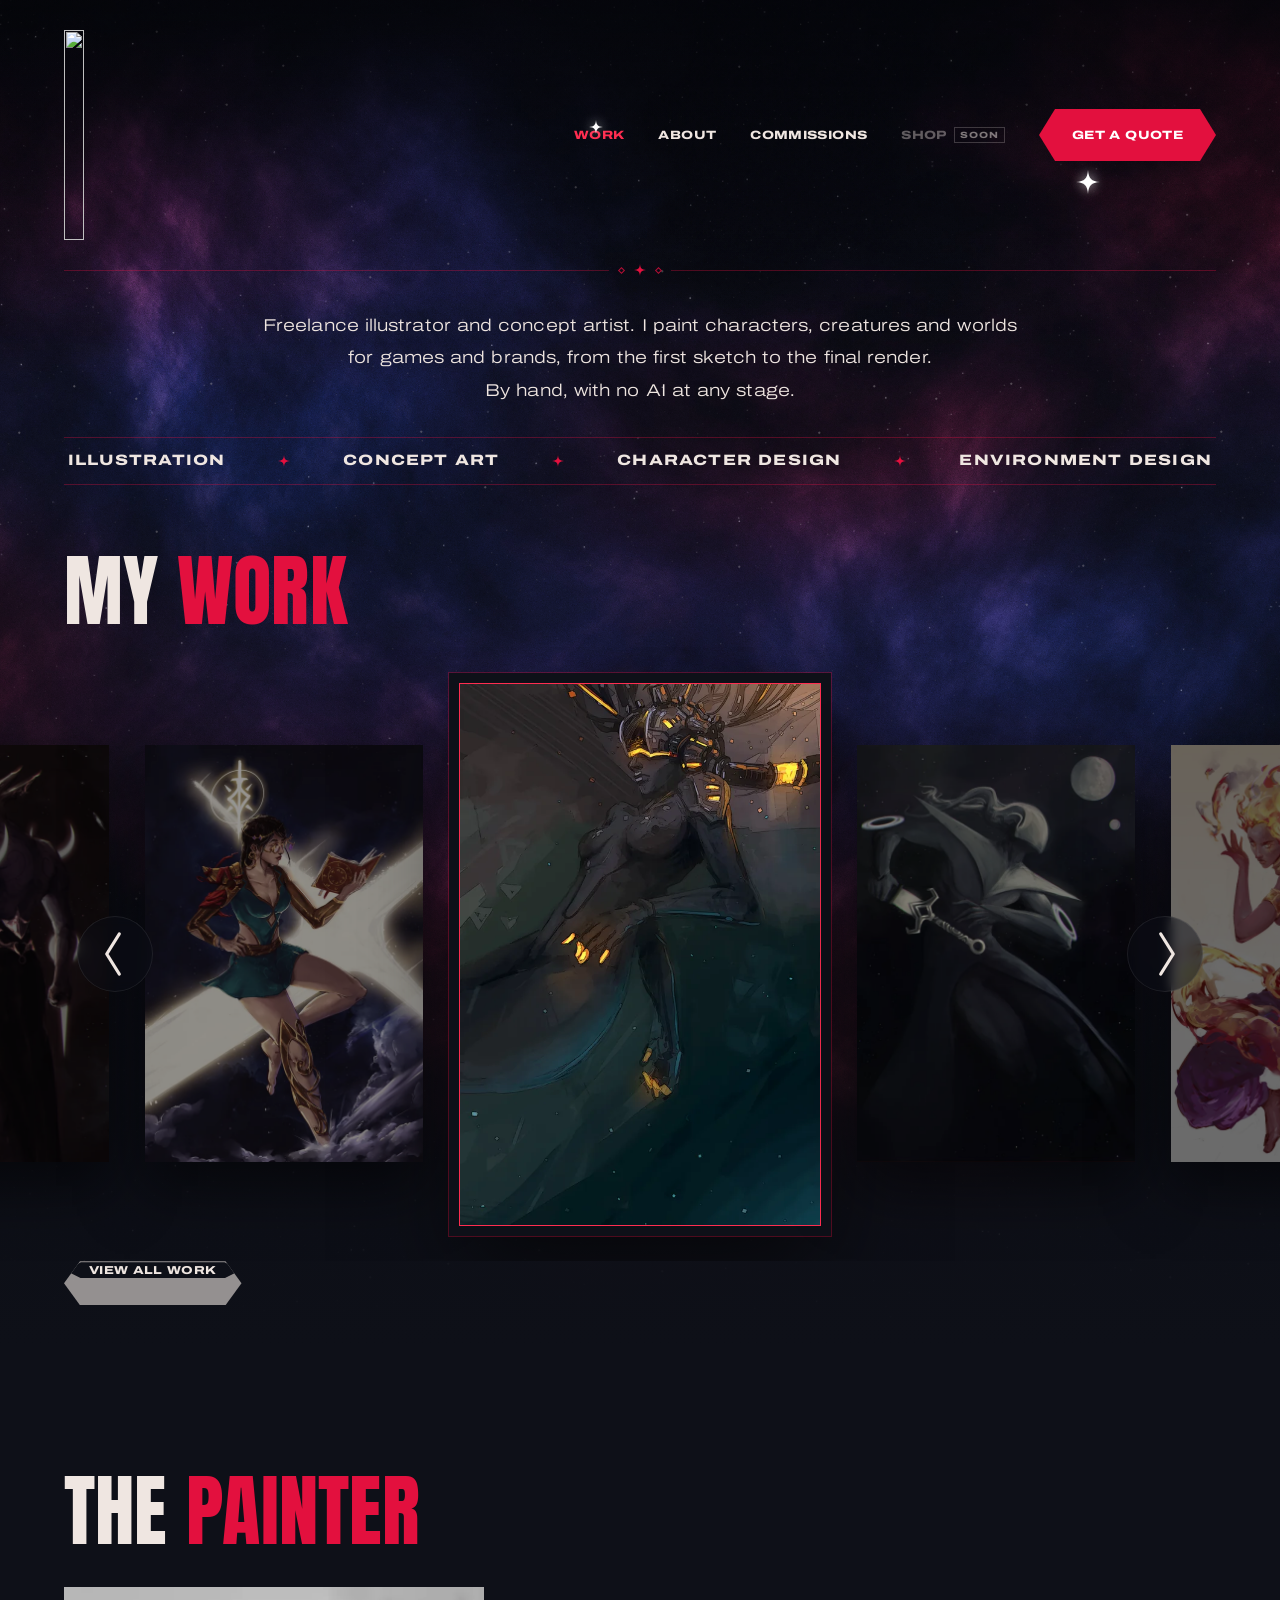
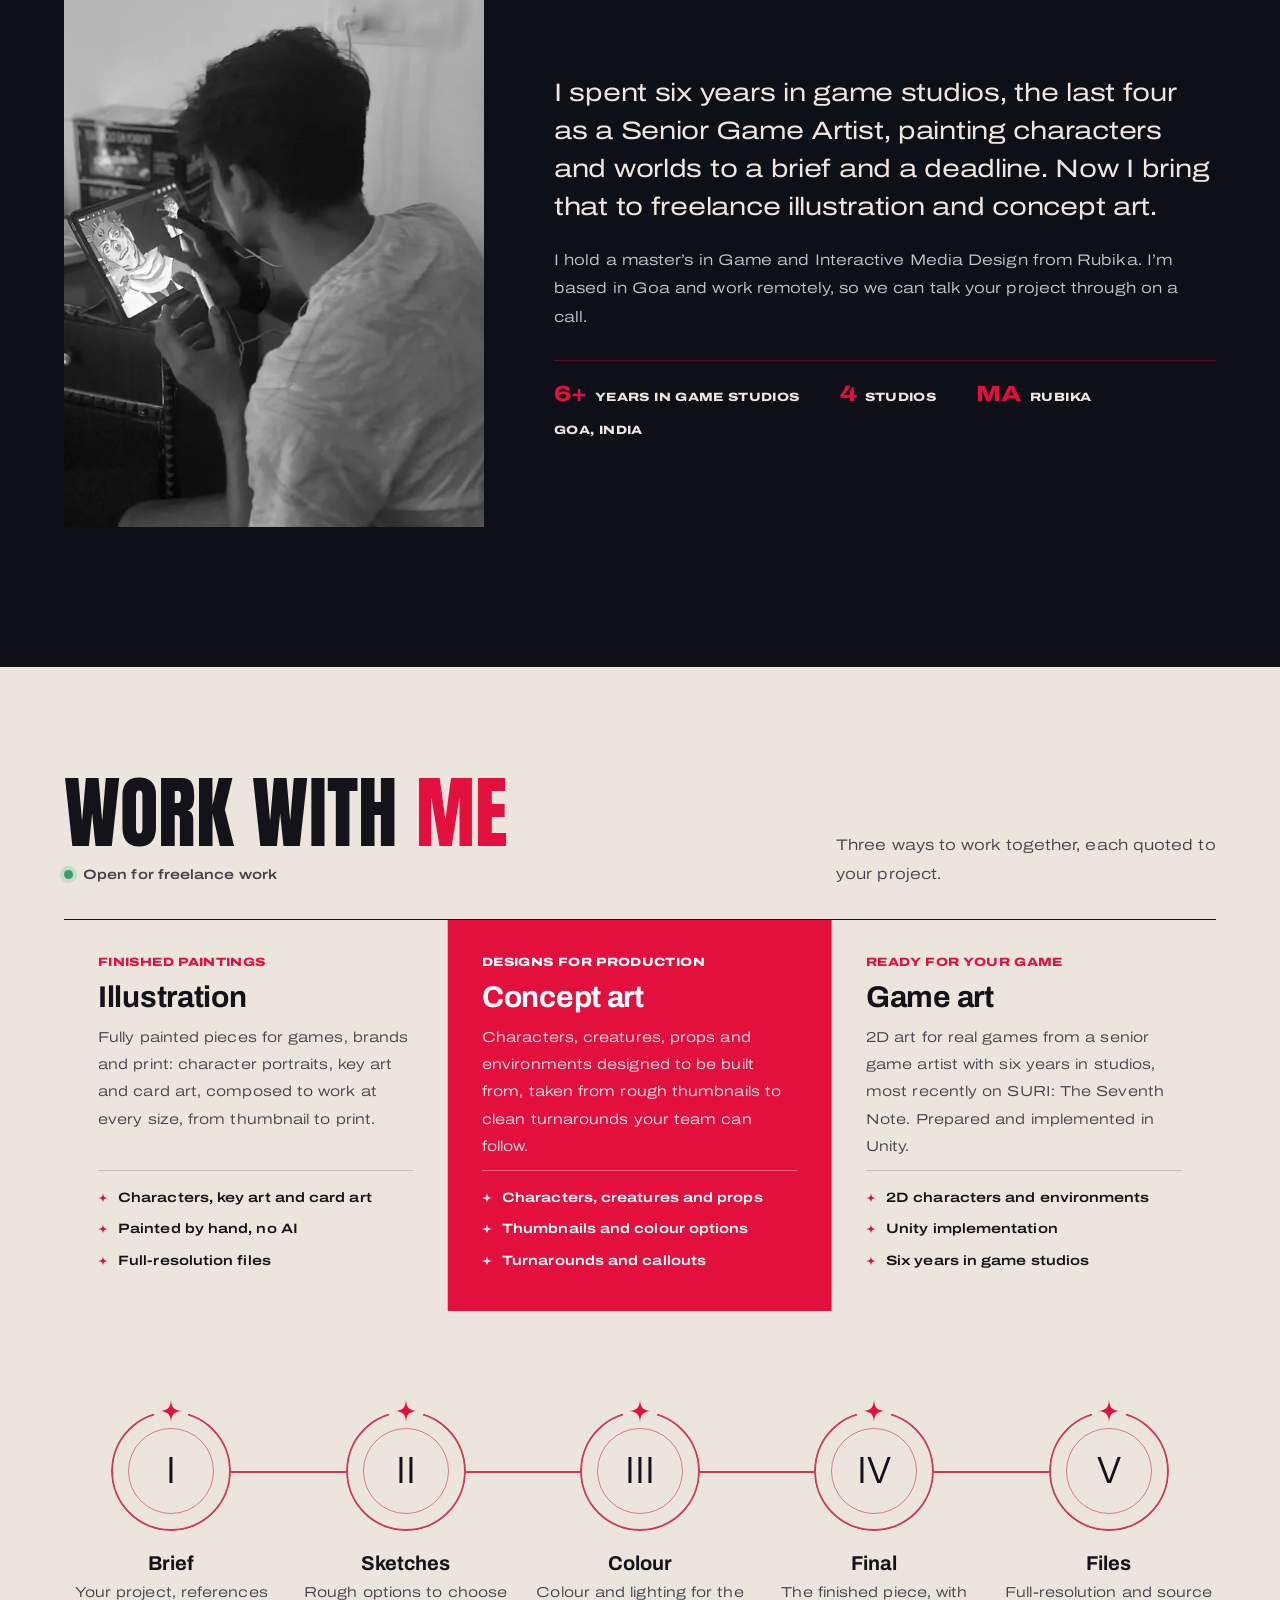
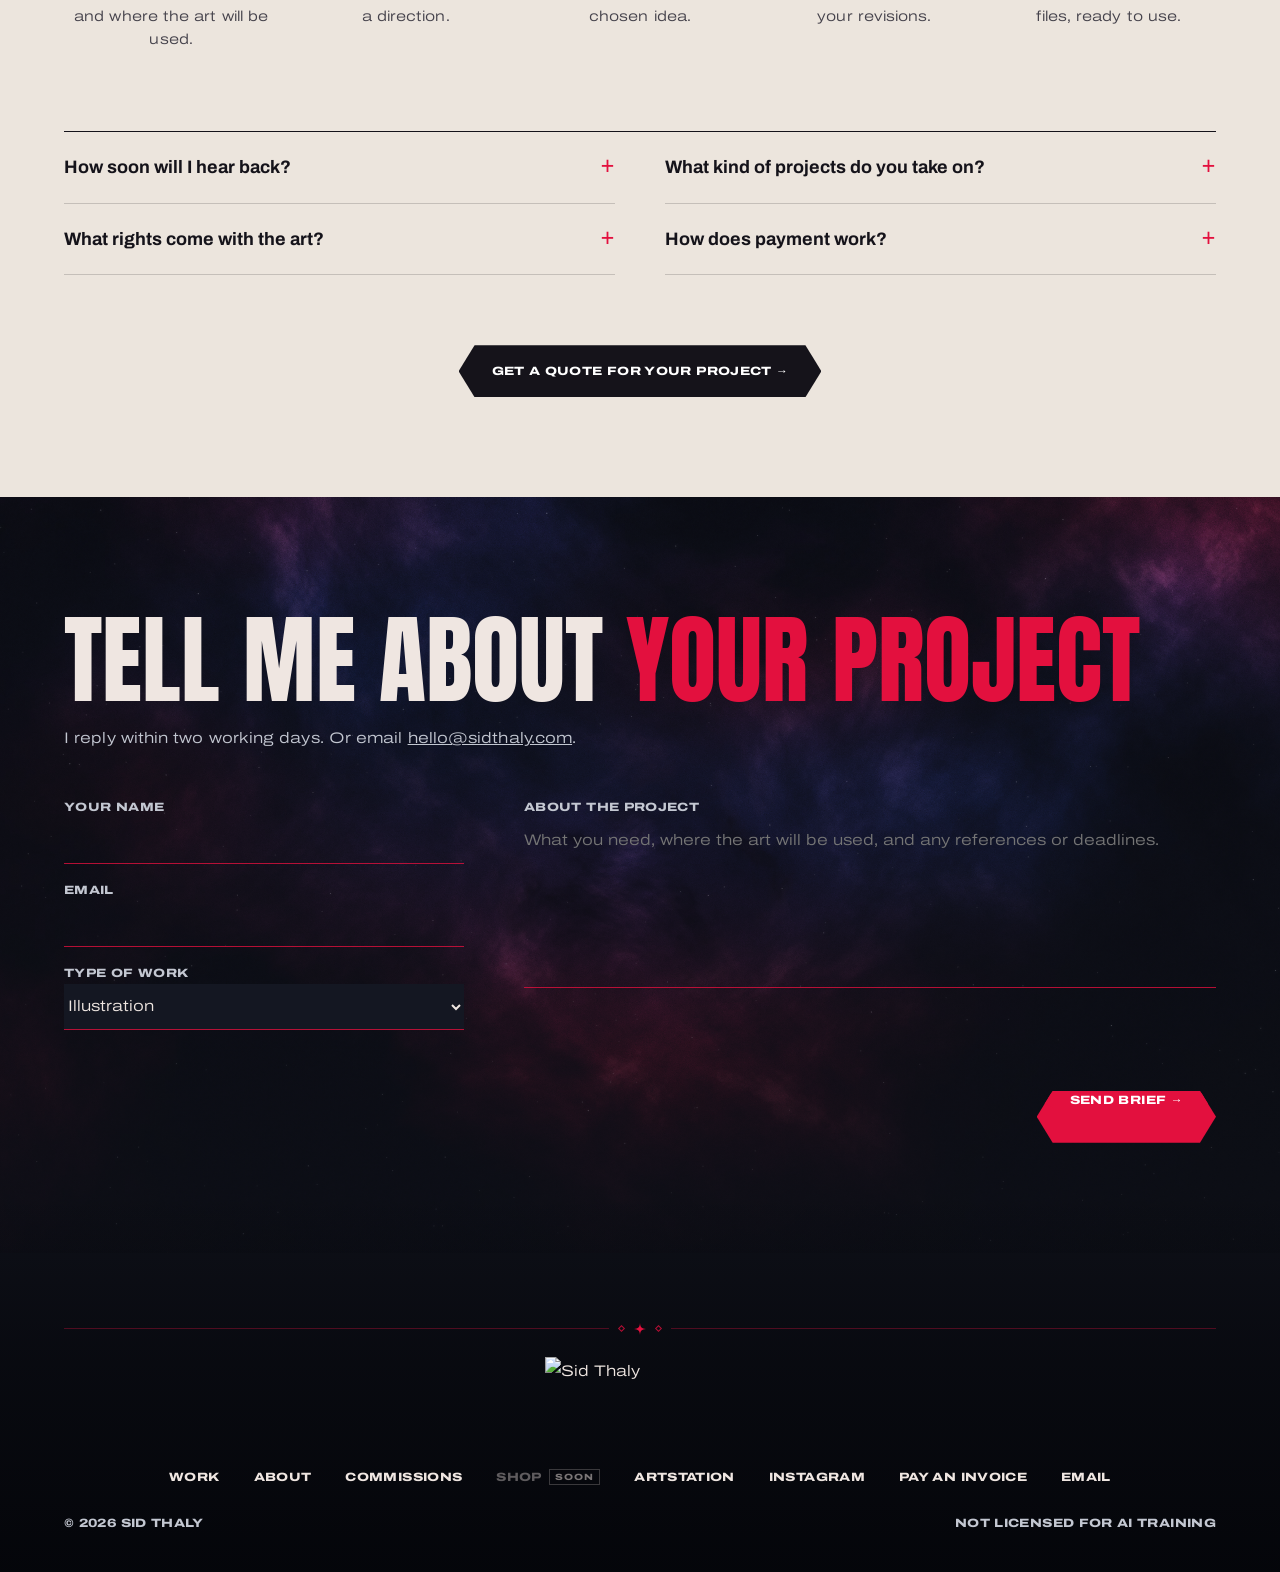
==== commit 680ec37c: "Pay page: card payments in USD/EUR/GBP for clients outside India, SWIFT as the alternative; accurate" ====
--- a/index.html
+++ b/index.html
@@ -81,7 +81,7 @@
   <article class="card "><span class="lab meta">Ready for your game</span><h3>Game art</h3><p class="d">2D art for real games from a senior game artist with six years in studios, most recently on SURI: The Seventh Note. Prepared and implemented in Unity.</p><ul><li><svg class="spk" viewBox="0 0 24 24" aria-hidden="true"><path d="M12 0C12.7 8.6 15.4 11.3 24 12C15.4 12.7 12.7 15.4 12 24C11.3 15.4 8.6 12.7 0 12C8.6 11.3 11.3 8.6 12 0Z" fill="currentColor"></path></svg>2D characters and environments</li><li><svg class="spk" viewBox="0 0 24 24" aria-hidden="true"><path d="M12 0C12.7 8.6 15.4 11.3 24 12C15.4 12.7 12.7 15.4 12 24C11.3 15.4 8.6 12.7 0 12C8.6 11.3 11.3 8.6 12 0Z" fill="currentColor"></path></svg>Unity implementation</li><li><svg class="spk" viewBox="0 0 24 24" aria-hidden="true"><path d="M12 0C12.7 8.6 15.4 11.3 24 12C15.4 12.7 12.7 15.4 12 24C11.3 15.4 8.6 12.7 0 12C8.6 11.3 11.3 8.6 12 0Z" fill="currentColor"></path></svg>Six years in game studios</li></ul></article>
   </div>
   <ol class="rites " style="--n:5" aria-label="Steps"><li><span class="med"><span class="spk-top"><svg class="spk" viewBox="0 0 24 24" aria-hidden="true"><path d="M12 0C12.7 8.6 15.4 11.3 24 12C15.4 12.7 12.7 15.4 12 24C11.3 15.4 8.6 12.7 0 12C8.6 11.3 11.3 8.6 12 0Z" fill="currentColor"></path></svg></span><span class="num">I</span></span><b>Brief</b><span class=m>Your project, references and where the art will be used.</span></li><li><span class="med"><span class="spk-top"><svg class="spk" viewBox="0 0 24 24" aria-hidden="true"><path d="M12 0C12.7 8.6 15.4 11.3 24 12C15.4 12.7 12.7 15.4 12 24C11.3 15.4 8.6 12.7 0 12C8.6 11.3 11.3 8.6 12 0Z" fill="currentColor"></path></svg></span><span class="num">II</span></span><b>Sketches</b><span class=m>Rough options to choose a direction.</span></li><li><span class="med"><span class="spk-top"><svg class="spk" viewBox="0 0 24 24" aria-hidden="true"><path d="M12 0C12.7 8.6 15.4 11.3 24 12C15.4 12.7 12.7 15.4 12 24C11.3 15.4 8.6 12.7 0 12C8.6 11.3 11.3 8.6 12 0Z" fill="currentColor"></path></svg></span><span class="num">III</span></span><b>Colour</b><span class=m>Colour and lighting for the chosen idea.</span></li><li><span class="med"><span class="spk-top"><svg class="spk" viewBox="0 0 24 24" aria-hidden="true"><path d="M12 0C12.7 8.6 15.4 11.3 24 12C15.4 12.7 12.7 15.4 12 24C11.3 15.4 8.6 12.7 0 12C8.6 11.3 11.3 8.6 12 0Z" fill="currentColor"></path></svg></span><span class="num">IV</span></span><b>Final</b><span class=m>The finished piece, with your revisions.</span></li><li><span class="med"><span class="spk-top"><svg class="spk" viewBox="0 0 24 24" aria-hidden="true"><path d="M12 0C12.7 8.6 15.4 11.3 24 12C15.4 12.7 12.7 15.4 12 24C11.3 15.4 8.6 12.7 0 12C8.6 11.3 11.3 8.6 12 0Z" fill="currentColor"></path></svg></span><span class="num">V</span></span><b>Files</b><span class=m>Full-resolution and source files, ready to use.</span></li></ol>
-  <div class="faq"><details><summary>How soon will I hear back?</summary><p>Within two working days, with a quote and a timeline you can plan around.</p></details><details><summary>What kind of projects do you take on?</summary><p>Illustration, concept art and 2D game art for studios, game teams, brands and individual clients. If you are not sure your project fits, send it anyway.</p></details><details><summary>What rights come with the art?</summary><p>Usage rights are agreed for each project and written into your quote, from personal use to full commercial rights.</p></details><details><summary>How does payment work?</summary><p>A deposit before work starts and the balance before final files. Clients outside India pay by bank transfer in USD, EUR or GBP, and clients in India by UPI, card or net banking. <a href="pay.html">How to pay an invoice</a>.</p></details></div>
+  <div class="faq"><details><summary>How soon will I hear back?</summary><p>Within two working days, with a quote and a timeline you can plan around.</p></details><details><summary>What kind of projects do you take on?</summary><p>Illustration, concept art and 2D game art for studios, game teams, brands and individual clients. If you are not sure your project fits, send it anyway.</p></details><details><summary>What rights come with the art?</summary><p>Usage rights are agreed for each project and written into your quote, from personal use to full commercial rights.</p></details><details><summary>How does payment work?</summary><p>A deposit before work starts and the balance before final files. Clients outside India pay by card in USD, EUR or GBP, or by international bank transfer, and clients in India by UPI, card or net banking. <a href="pay.html">How to pay an invoice</a>.</p></details></div>
 <div class="comm-ft"><a class="btn fill " href="#brief"><span class="lab">Get a quote for your project →</span></a></div>
 </div></section>
 <!-- Book cover commissions: hidden for now; remove "hidden" to bring back -->
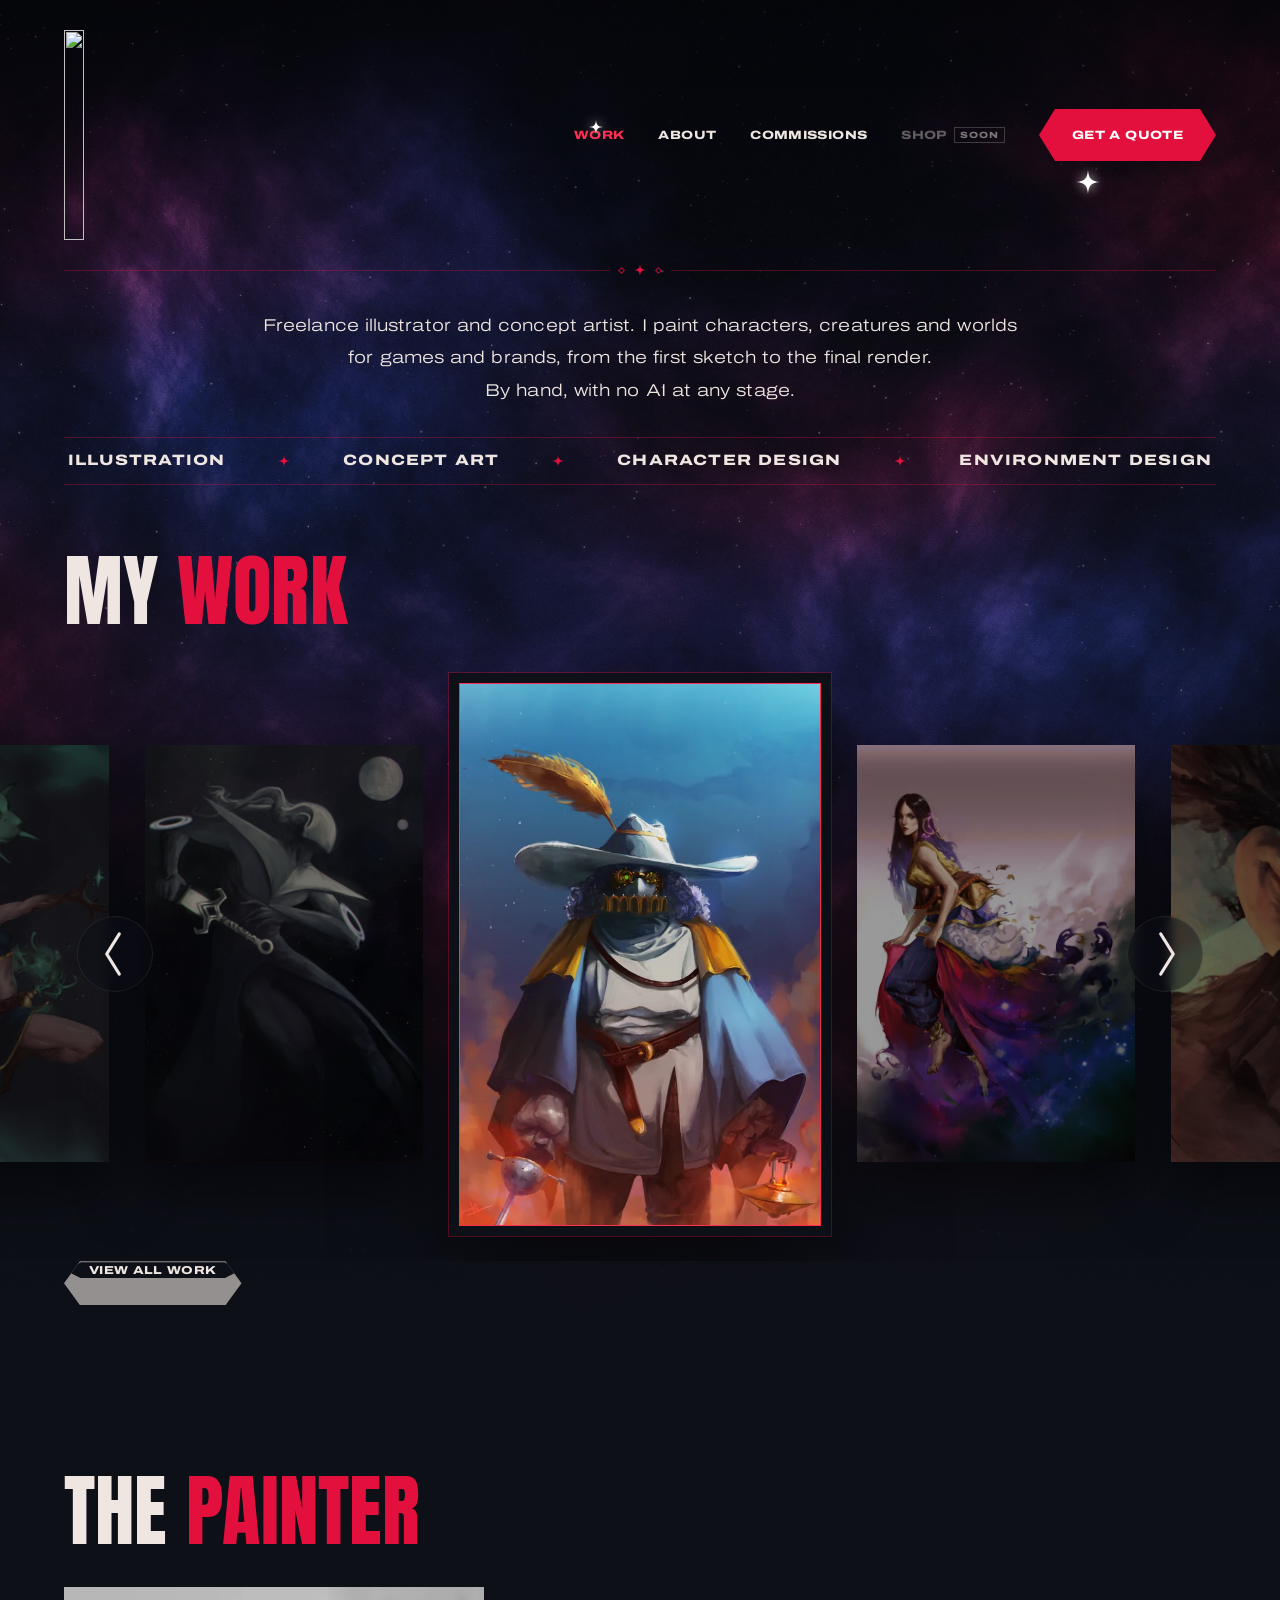
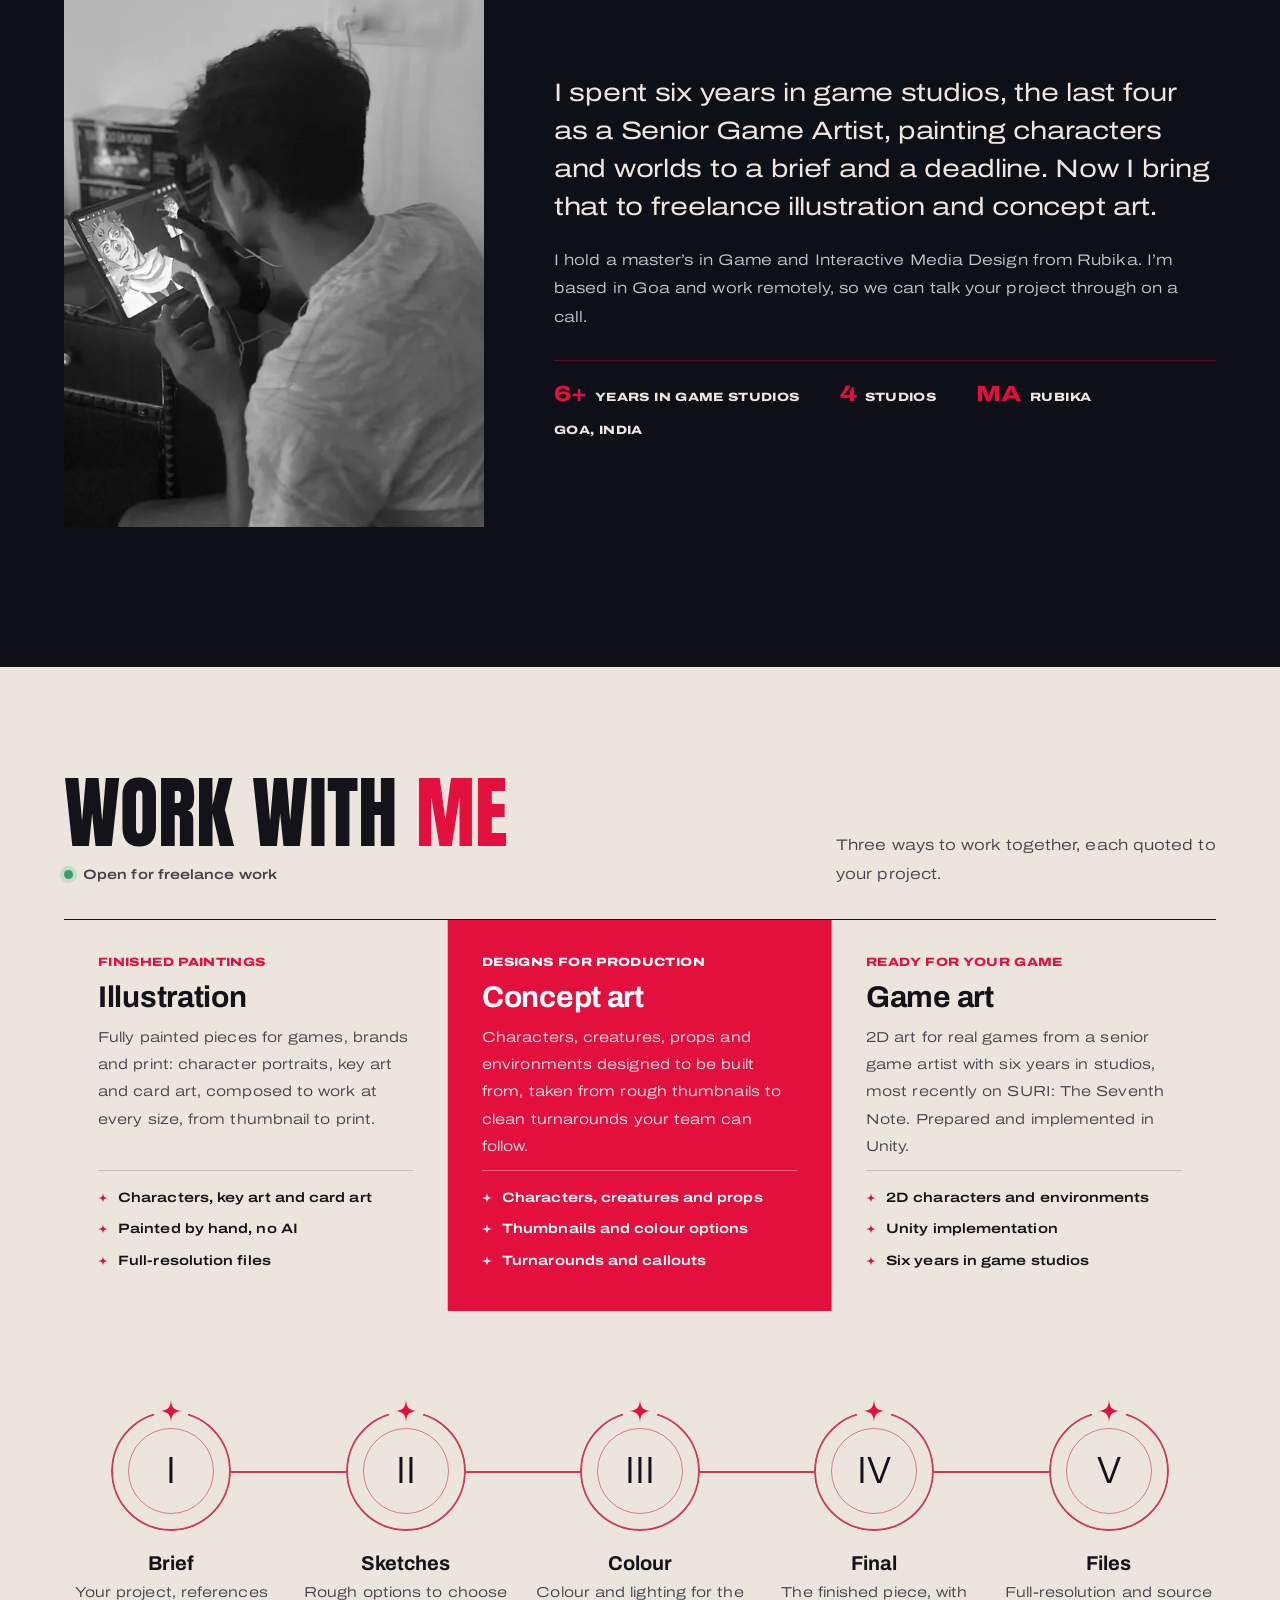
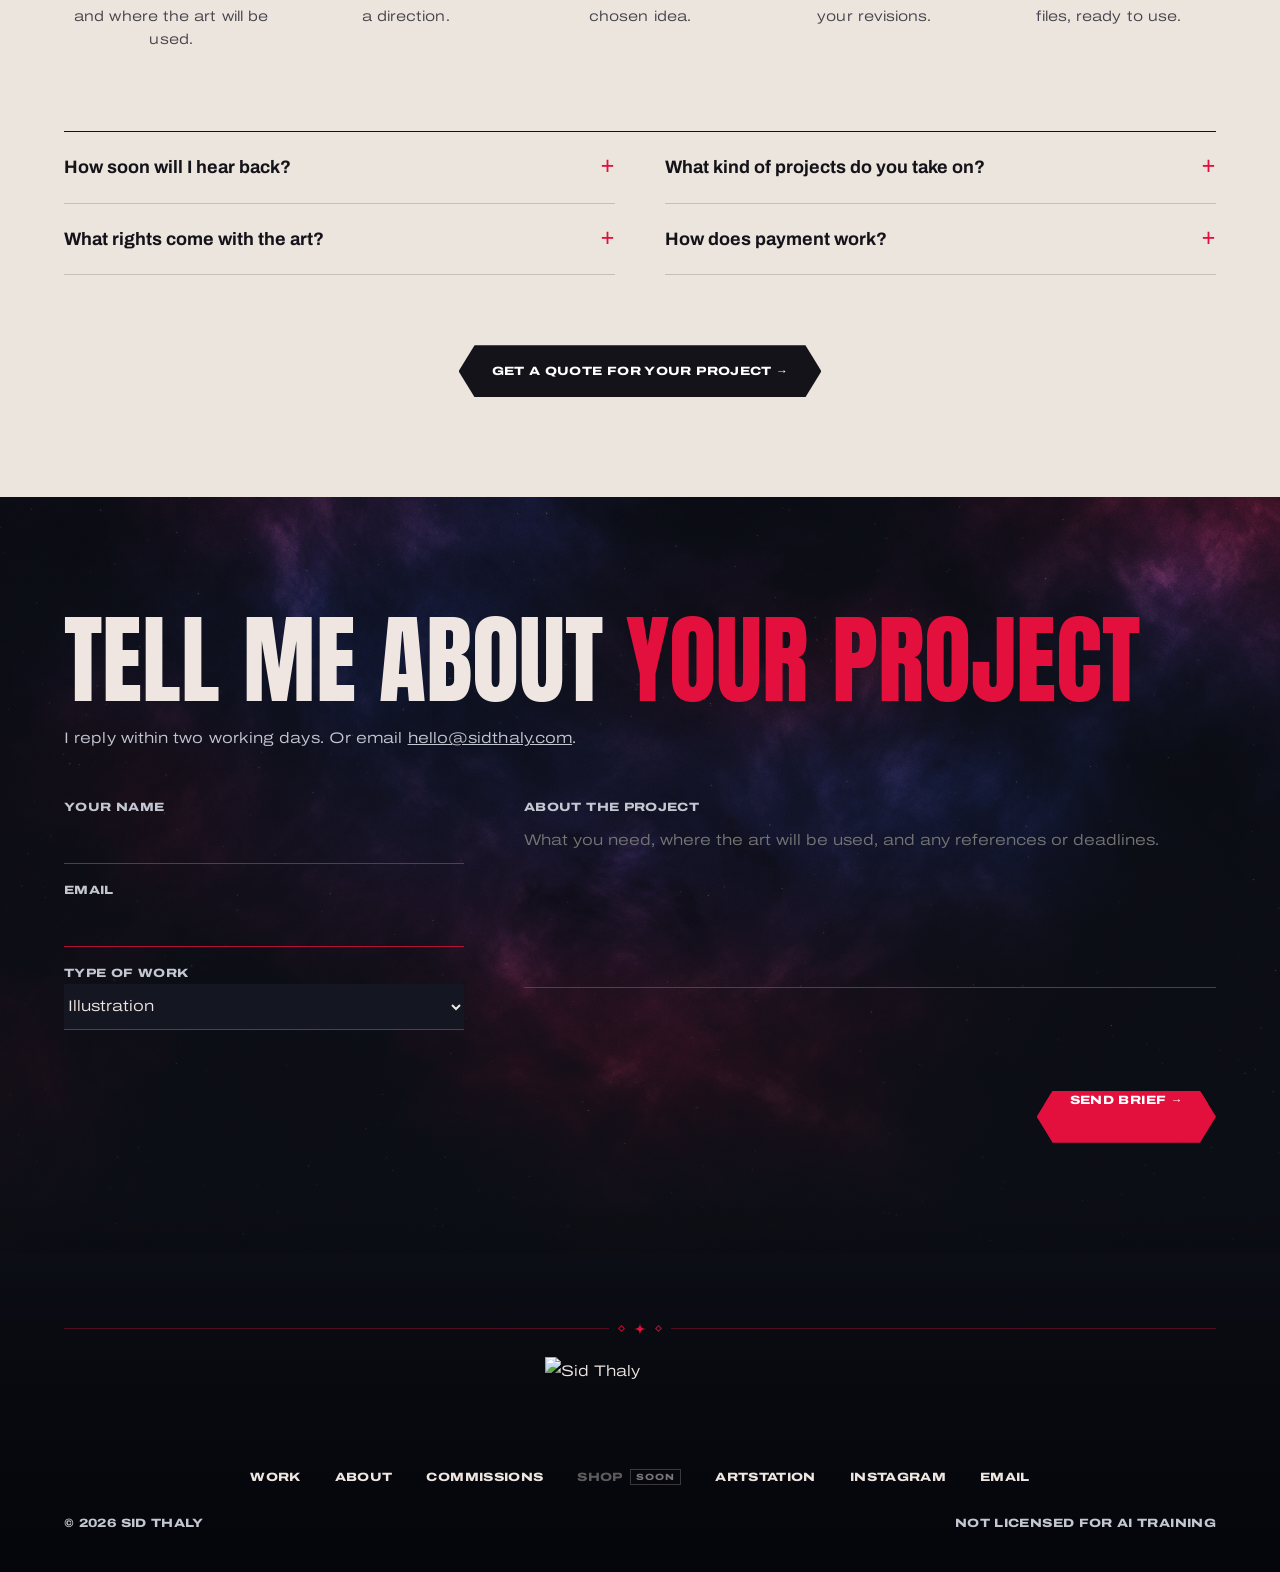
==== commit 89619d89: "SEO: correct Instagram link (@sid_thaly) with rel=me, Person structured data linking Instagram and A" ====
--- a/index.html
+++ b/index.html
@@ -28,6 +28,7 @@
 <link rel="preload" href="images/bg/galaxy-m.jpg" as="image" media="(max-width: 820px)">
 <link rel="stylesheet" href="css/v2.css?v=20261115s1">
 <link rel="stylesheet" href="css/v2-home.css?v=20261115h6">
+<script type="application/ld+json">{"@context":"https://schema.org","@graph":[{"@type":"Person","@id":"https://sidthaly.com/#sid","name":"Sid Thaly","alternateName":["Siddesh Thaly","sid_thaly"],"url":"https://sidthaly.com/","image":"https://sidthaly.com/images/sid-portrait.jpg","jobTitle":"Illustrator and Concept Artist","description":"Hand-painted fantasy illustration, concept art and game art.","address":{"@type":"PostalAddress","addressRegion":"Goa","addressCountry":"IN"},"sameAs":["https://www.instagram.com/sid_thaly/","https://www.artstation.com/siddeshthaly"]},{"@type":"WebSite","@id":"https://sidthaly.com/#site","url":"https://sidthaly.com/","name":"Sid Thaly","publisher":{"@id":"https://sidthaly.com/#sid"}}]}</script>
 </head>
 <body style="margin:0;background:#0E1018">
 <a class="skip" href="#work">Skip to my work</a>
@@ -81,7 +82,7 @@
   <article class="card "><span class="lab meta">Ready for your game</span><h3>Game art</h3><p class="d">2D art for real games from a senior game artist with six years in studios, most recently on SURI: The Seventh Note. Prepared and implemented in Unity.</p><ul><li><svg class="spk" viewBox="0 0 24 24" aria-hidden="true"><path d="M12 0C12.7 8.6 15.4 11.3 24 12C15.4 12.7 12.7 15.4 12 24C11.3 15.4 8.6 12.7 0 12C8.6 11.3 11.3 8.6 12 0Z" fill="currentColor"></path></svg>2D characters and environments</li><li><svg class="spk" viewBox="0 0 24 24" aria-hidden="true"><path d="M12 0C12.7 8.6 15.4 11.3 24 12C15.4 12.7 12.7 15.4 12 24C11.3 15.4 8.6 12.7 0 12C8.6 11.3 11.3 8.6 12 0Z" fill="currentColor"></path></svg>Unity implementation</li><li><svg class="spk" viewBox="0 0 24 24" aria-hidden="true"><path d="M12 0C12.7 8.6 15.4 11.3 24 12C15.4 12.7 12.7 15.4 12 24C11.3 15.4 8.6 12.7 0 12C8.6 11.3 11.3 8.6 12 0Z" fill="currentColor"></path></svg>Six years in game studios</li></ul></article>
   </div>
   <ol class="rites " style="--n:5" aria-label="Steps"><li><span class="med"><span class="spk-top"><svg class="spk" viewBox="0 0 24 24" aria-hidden="true"><path d="M12 0C12.7 8.6 15.4 11.3 24 12C15.4 12.7 12.7 15.4 12 24C11.3 15.4 8.6 12.7 0 12C8.6 11.3 11.3 8.6 12 0Z" fill="currentColor"></path></svg></span><span class="num">I</span></span><b>Brief</b><span class=m>Your project, references and where the art will be used.</span></li><li><span class="med"><span class="spk-top"><svg class="spk" viewBox="0 0 24 24" aria-hidden="true"><path d="M12 0C12.7 8.6 15.4 11.3 24 12C15.4 12.7 12.7 15.4 12 24C11.3 15.4 8.6 12.7 0 12C8.6 11.3 11.3 8.6 12 0Z" fill="currentColor"></path></svg></span><span class="num">II</span></span><b>Sketches</b><span class=m>Rough options to choose a direction.</span></li><li><span class="med"><span class="spk-top"><svg class="spk" viewBox="0 0 24 24" aria-hidden="true"><path d="M12 0C12.7 8.6 15.4 11.3 24 12C15.4 12.7 12.7 15.4 12 24C11.3 15.4 8.6 12.7 0 12C8.6 11.3 11.3 8.6 12 0Z" fill="currentColor"></path></svg></span><span class="num">III</span></span><b>Colour</b><span class=m>Colour and lighting for the chosen idea.</span></li><li><span class="med"><span class="spk-top"><svg class="spk" viewBox="0 0 24 24" aria-hidden="true"><path d="M12 0C12.7 8.6 15.4 11.3 24 12C15.4 12.7 12.7 15.4 12 24C11.3 15.4 8.6 12.7 0 12C8.6 11.3 11.3 8.6 12 0Z" fill="currentColor"></path></svg></span><span class="num">IV</span></span><b>Final</b><span class=m>The finished piece, with your revisions.</span></li><li><span class="med"><span class="spk-top"><svg class="spk" viewBox="0 0 24 24" aria-hidden="true"><path d="M12 0C12.7 8.6 15.4 11.3 24 12C15.4 12.7 12.7 15.4 12 24C11.3 15.4 8.6 12.7 0 12C8.6 11.3 11.3 8.6 12 0Z" fill="currentColor"></path></svg></span><span class="num">V</span></span><b>Files</b><span class=m>Full-resolution and source files, ready to use.</span></li></ol>
-  <div class="faq"><details><summary>How soon will I hear back?</summary><p>Within two working days, with a quote and a timeline you can plan around.</p></details><details><summary>What kind of projects do you take on?</summary><p>Illustration, concept art and 2D game art for studios, game teams, brands and individual clients. If you are not sure your project fits, send it anyway.</p></details><details><summary>What rights come with the art?</summary><p>Usage rights are agreed for each project and written into your quote, from personal use to full commercial rights.</p></details><details><summary>How does payment work?</summary><p>A deposit before work starts and the balance before final files. Clients outside India pay by card in USD, EUR or GBP, or by international bank transfer, and clients in India by UPI, card or net banking. <a href="pay.html">How to pay an invoice</a>.</p></details></div>
+  <div class="faq"><details><summary>How soon will I hear back?</summary><p>Within two working days, with a quote and a timeline you can plan around.</p></details><details><summary>What kind of projects do you take on?</summary><p>Illustration, concept art and 2D game art for studios, game teams, brands and individual clients. If you are not sure your project fits, send it anyway.</p></details><details><summary>What rights come with the art?</summary><p>Usage rights are agreed for each project and written into your quote, from personal use to full commercial rights.</p></details><details><summary>How does payment work?</summary><p>Payment details come with your quote, before any work starts.</p></details></div>
 <div class="comm-ft"><a class="btn fill " href="#brief"><span class="lab">Get a quote for your project →</span></a></div>
 </div></section>
 <!-- Book cover commissions: hidden for now; remove "hidden" to bring back -->
@@ -108,7 +109,7 @@
 <footer class="wrap"><div class="ft">
   <div class="orn" aria-hidden="true"><span></span><i></i><svg class="spk" viewBox="0 0 24 24" aria-hidden="true"><path d="M12 0C12.7 8.6 15.4 11.3 24 12C15.4 12.7 12.7 15.4 12 24C11.3 15.4 8.6 12.7 0 12C8.6 11.3 11.3 8.6 12 0Z" fill="currentColor"></path></svg><i></i><span></span></div>
   <img src="images/logo/sidthaly-s2g-glow.svg?v=1" alt="Sid Thaly" width="191" height="90">
-  <nav class="lab" aria-label="Footer"><a href="#work">Work</a><a href="#about">About</a><a href="#commissions">Commissions</a><span class="soon" aria-disabled="true" title="Shop coming soon">Shop<small>Soon</small></span><a href="https://www.artstation.com/siddeshthaly">ArtStation</a><a href="https://www.instagram.com/siddeshthaly">Instagram</a><a href="pay.html">Pay an invoice</a><a href="mailto:hello@sidthaly.com">Email</a></nav>
+  <nav class="lab" aria-label="Footer"><a href="#work">Work</a><a href="#about">About</a><a href="#commissions">Commissions</a><span class="soon" aria-disabled="true" title="Shop coming soon">Shop<small>Soon</small></span><a href="https://www.artstation.com/siddeshthaly" rel="me">ArtStation</a><a href="https://www.instagram.com/sid_thaly/" rel="me">Instagram</a><a href="mailto:hello@sidthaly.com">Email</a></nav>
   <p class="fine lab"><span>© 2026 Sid Thaly</span><span>Not licensed for AI training</span></p>
 </div></footer>
 <dialog class="lb" id="lb" aria-label="Artwork, full size"><div class="lb-in"><button class="edge x" type="button" id="lb-x" aria-label="Close"><svg viewBox="0 0 24 24" fill="none" stroke="currentColor" stroke-width="2.2" stroke-linecap="round" aria-hidden="true"><path d="M5 5l14 14M19 5 5 19"></path></svg></button><img id="lb-img" src="images/paintings/ardnik-blade-walker.jpg" decoding="async" alt=""><p id="lb-t">Epic fantasy hero</p><p class="zh" aria-hidden="true">Tap to zoom</p><button class="edge prev" type="button" id="lb-p" aria-label="Previous painting"><svg viewBox="0 0 24 40" fill="none" stroke="currentColor" stroke-width="2.6" stroke-linecap="round" stroke-linejoin="round" aria-hidden="true"><path d="M17 4 7 20l10 16"></path></svg></button><button class="edge next" type="button" id="lb-n" aria-label="Next painting"><svg viewBox="0 0 24 40" fill="none" stroke="currentColor" stroke-width="2.6" stroke-linecap="round" stroke-linejoin="round" aria-hidden="true"><path d="M7 4l10 16-10 16"></path></svg></button></div></dialog>
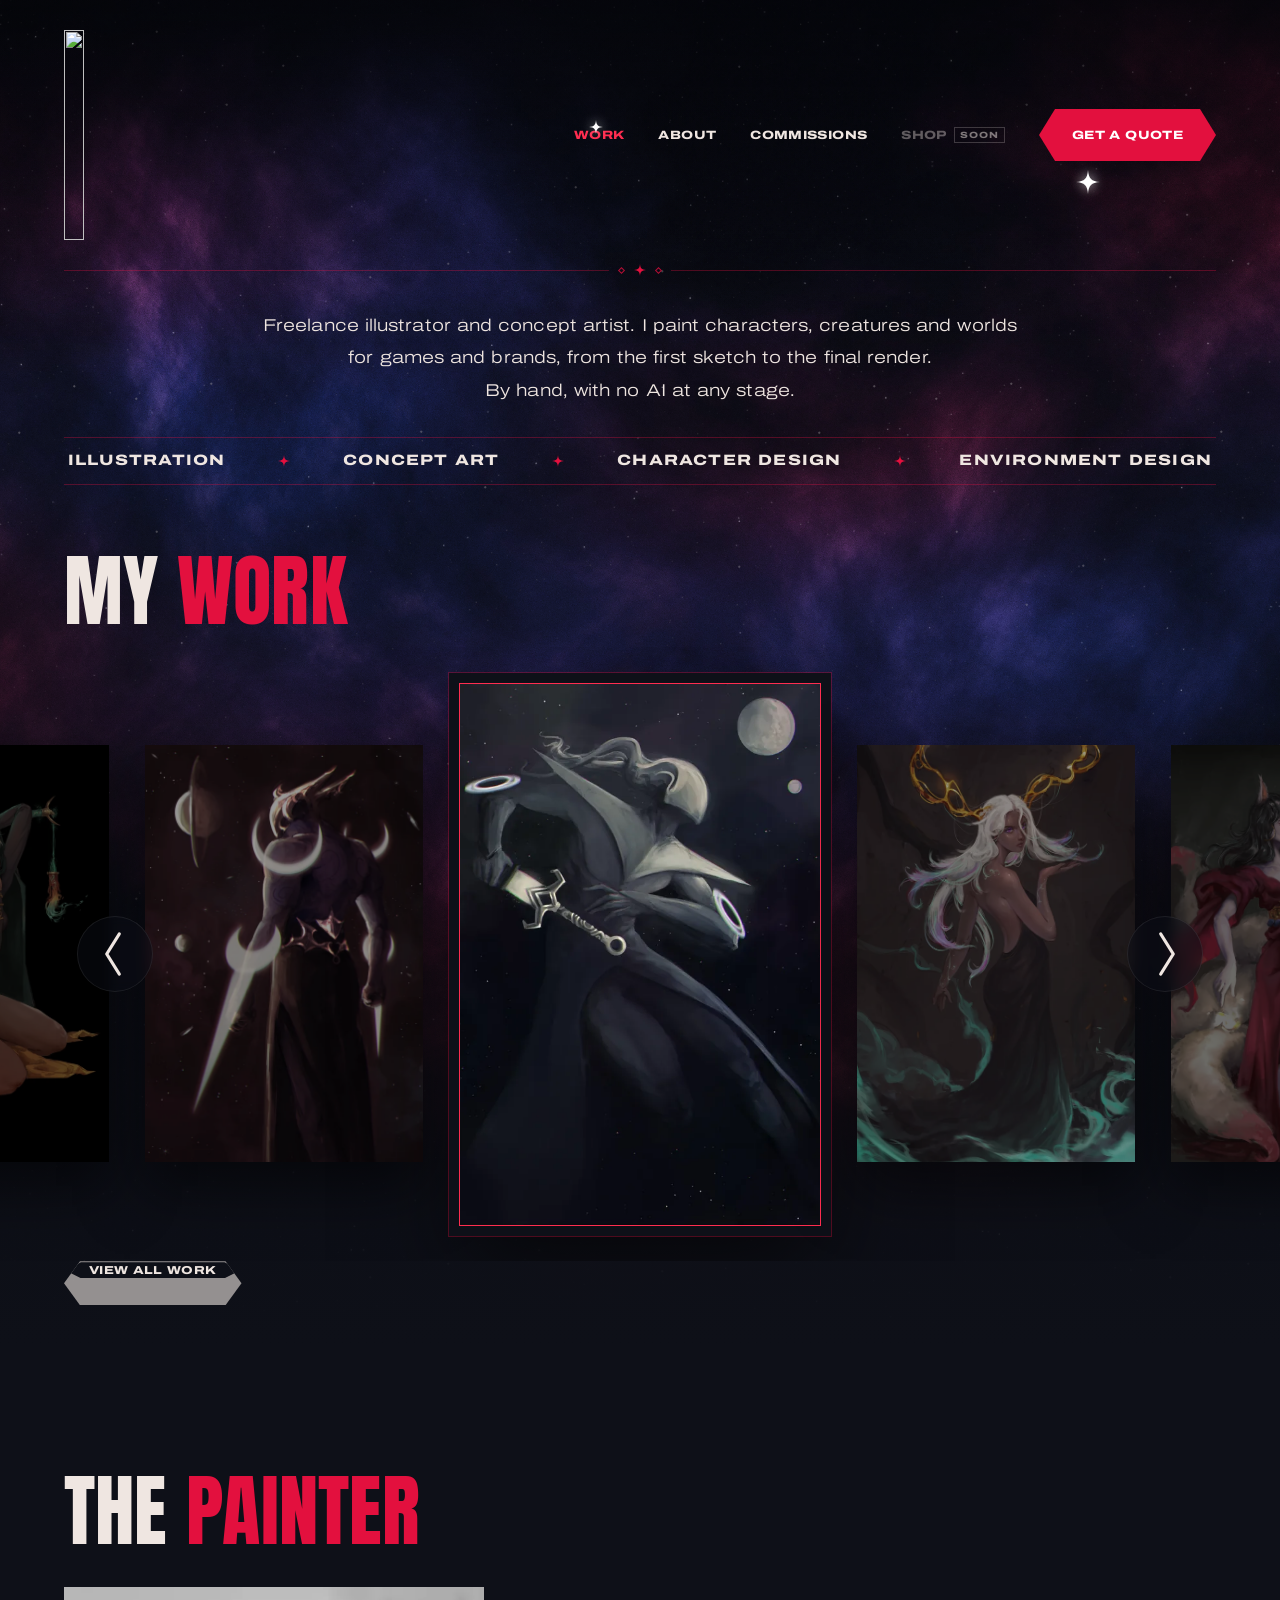
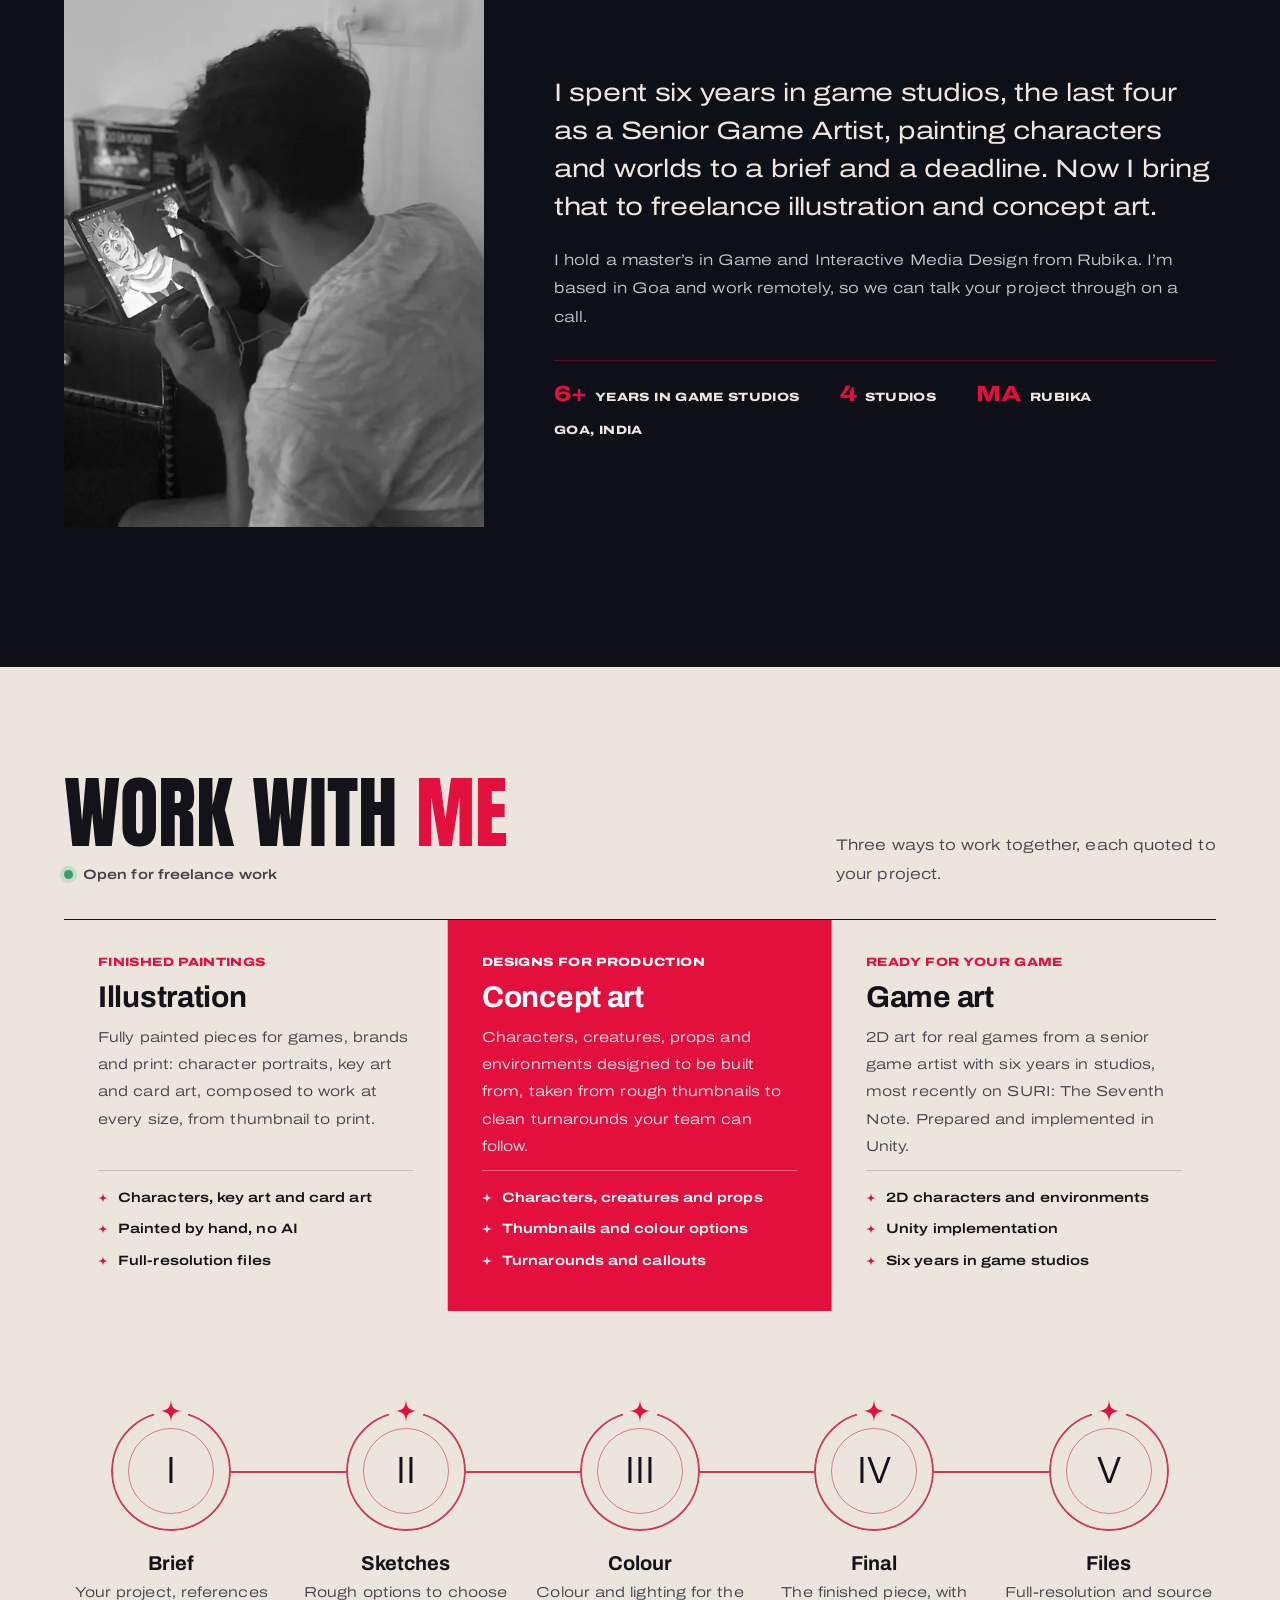
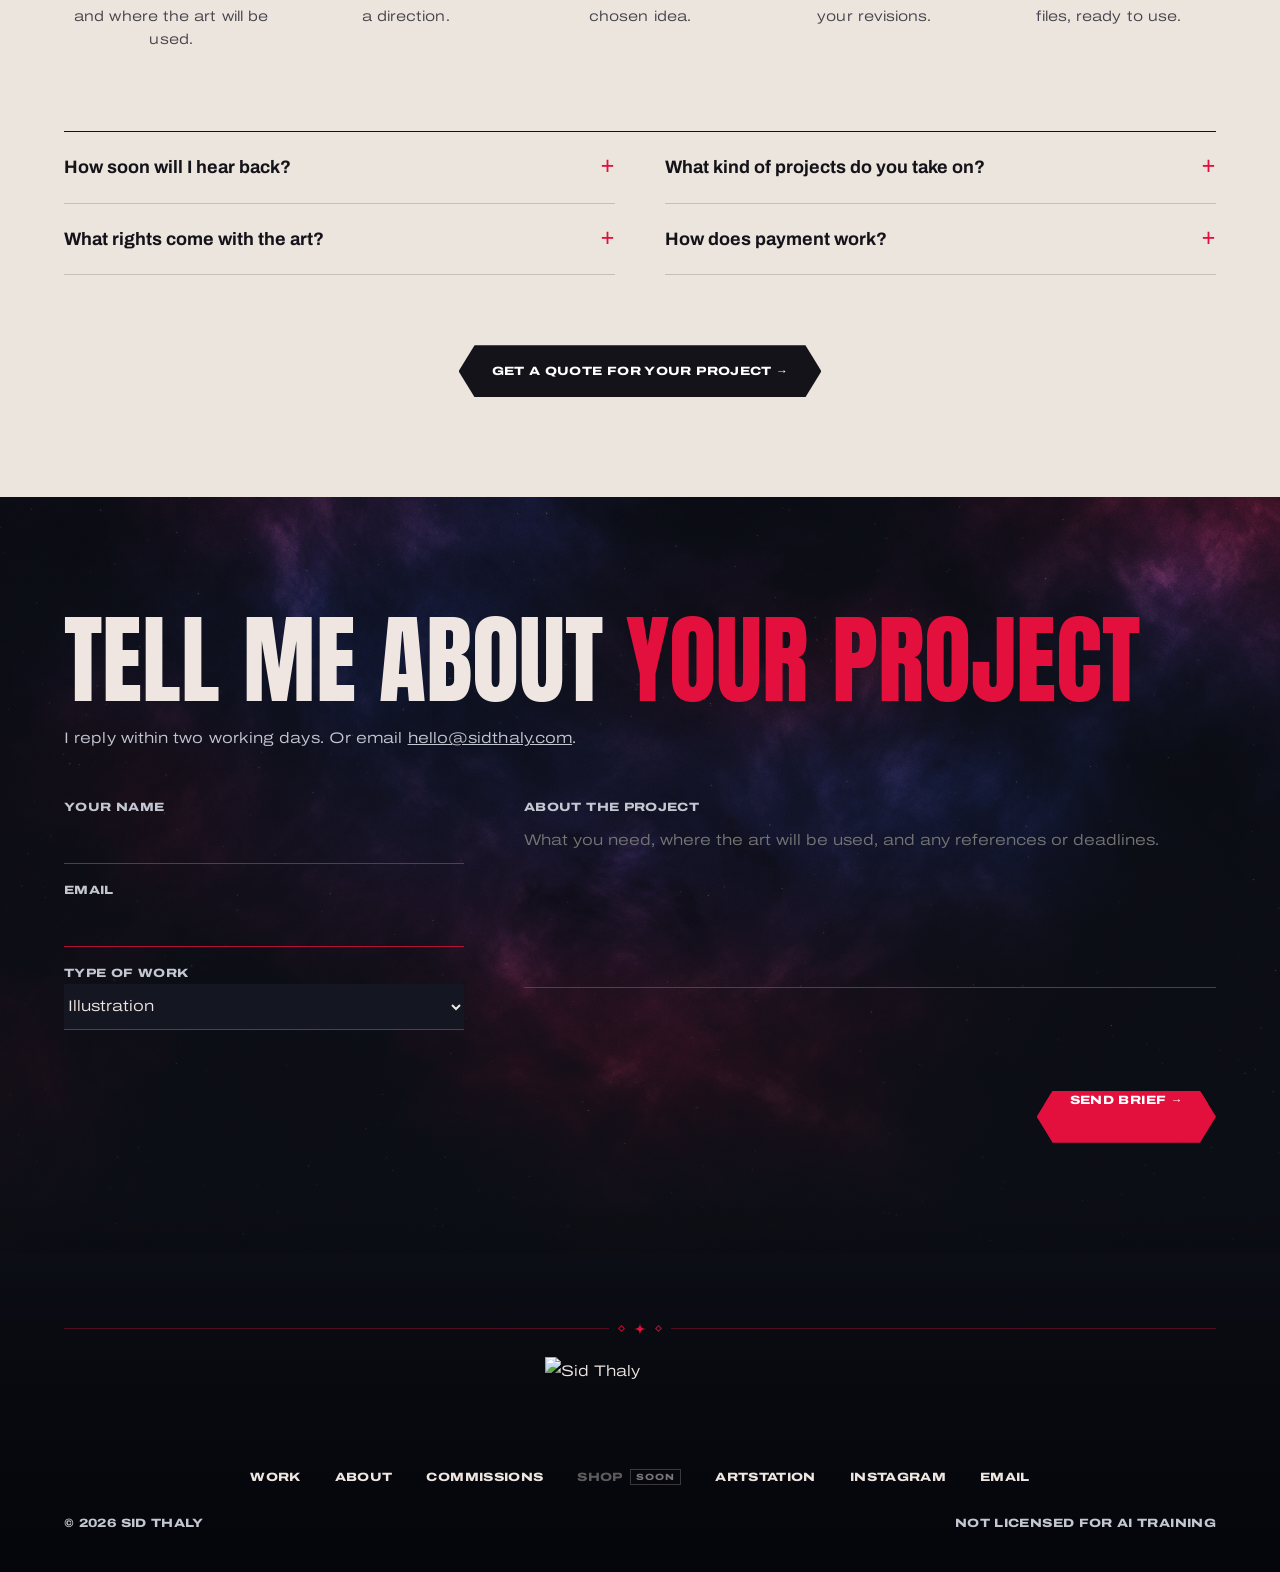
==== commit 240862e6: "ArtStation link: artstation.com/sidthaly Co-Authored-By: Claude Opus 5.5 <noreply@anthropic.com> Cla" ====
--- a/index.html
+++ b/index.html
@@ -28,7 +28,7 @@
 <link rel="preload" href="images/bg/galaxy-m.jpg" as="image" media="(max-width: 820px)">
 <link rel="stylesheet" href="css/v2.css?v=20261115s1">
 <link rel="stylesheet" href="css/v2-home.css?v=20261115h6">
-<script type="application/ld+json">{"@context":"https://schema.org","@graph":[{"@type":"Person","@id":"https://sidthaly.com/#sid","name":"Sid Thaly","alternateName":["Siddesh Thaly","sid_thaly"],"url":"https://sidthaly.com/","image":"https://sidthaly.com/images/sid-portrait.jpg","jobTitle":"Illustrator and Concept Artist","description":"Hand-painted fantasy illustration, concept art and game art.","address":{"@type":"PostalAddress","addressRegion":"Goa","addressCountry":"IN"},"sameAs":["https://www.instagram.com/sid_thaly/","https://www.artstation.com/siddeshthaly"]},{"@type":"WebSite","@id":"https://sidthaly.com/#site","url":"https://sidthaly.com/","name":"Sid Thaly","publisher":{"@id":"https://sidthaly.com/#sid"}}]}</script>
+<script type="application/ld+json">{"@context":"https://schema.org","@graph":[{"@type":"Person","@id":"https://sidthaly.com/#sid","name":"Sid Thaly","alternateName":["Siddesh Thaly","sid_thaly"],"url":"https://sidthaly.com/","image":"https://sidthaly.com/images/sid-portrait.jpg","jobTitle":"Illustrator and Concept Artist","description":"Hand-painted fantasy illustration, concept art and game art.","address":{"@type":"PostalAddress","addressRegion":"Goa","addressCountry":"IN"},"sameAs":["https://www.instagram.com/sid_thaly/","https://www.artstation.com/sidthaly"]},{"@type":"WebSite","@id":"https://sidthaly.com/#site","url":"https://sidthaly.com/","name":"Sid Thaly","publisher":{"@id":"https://sidthaly.com/#sid"}}]}</script>
 </head>
 <body style="margin:0;background:#0E1018">
 <a class="skip" href="#work">Skip to my work</a>
@@ -109,7 +109,7 @@
 <footer class="wrap"><div class="ft">
   <div class="orn" aria-hidden="true"><span></span><i></i><svg class="spk" viewBox="0 0 24 24" aria-hidden="true"><path d="M12 0C12.7 8.6 15.4 11.3 24 12C15.4 12.7 12.7 15.4 12 24C11.3 15.4 8.6 12.7 0 12C8.6 11.3 11.3 8.6 12 0Z" fill="currentColor"></path></svg><i></i><span></span></div>
   <img src="images/logo/sidthaly-s2g-glow.svg?v=1" alt="Sid Thaly" width="191" height="90">
-  <nav class="lab" aria-label="Footer"><a href="#work">Work</a><a href="#about">About</a><a href="#commissions">Commissions</a><span class="soon" aria-disabled="true" title="Shop coming soon">Shop<small>Soon</small></span><a href="https://www.artstation.com/siddeshthaly" rel="me">ArtStation</a><a href="https://www.instagram.com/sid_thaly/" rel="me">Instagram</a><a href="mailto:hello@sidthaly.com">Email</a></nav>
+  <nav class="lab" aria-label="Footer"><a href="#work">Work</a><a href="#about">About</a><a href="#commissions">Commissions</a><span class="soon" aria-disabled="true" title="Shop coming soon">Shop<small>Soon</small></span><a href="https://www.artstation.com/sidthaly" rel="me">ArtStation</a><a href="https://www.instagram.com/sid_thaly/" rel="me">Instagram</a><a href="mailto:hello@sidthaly.com">Email</a></nav>
   <p class="fine lab"><span>© 2026 Sid Thaly</span><span>Not licensed for AI training</span></p>
 </div></footer>
 <dialog class="lb" id="lb" aria-label="Artwork, full size"><div class="lb-in"><button class="edge x" type="button" id="lb-x" aria-label="Close"><svg viewBox="0 0 24 24" fill="none" stroke="currentColor" stroke-width="2.2" stroke-linecap="round" aria-hidden="true"><path d="M5 5l14 14M19 5 5 19"></path></svg></button><img id="lb-img" src="images/paintings/ardnik-blade-walker.jpg" decoding="async" alt=""><p id="lb-t">Epic fantasy hero</p><p class="zh" aria-hidden="true">Tap to zoom</p><button class="edge prev" type="button" id="lb-p" aria-label="Previous painting"><svg viewBox="0 0 24 40" fill="none" stroke="currentColor" stroke-width="2.6" stroke-linecap="round" stroke-linejoin="round" aria-hidden="true"><path d="M17 4 7 20l10 16"></path></svg></button><button class="edge next" type="button" id="lb-n" aria-label="Next painting"><svg viewBox="0 0 24 40" fill="none" stroke="currentColor" stroke-width="2.6" stroke-linecap="round" stroke-linejoin="round" aria-hidden="true"><path d="M7 4l10 16-10 16"></path></svg></button></div></dialog>
